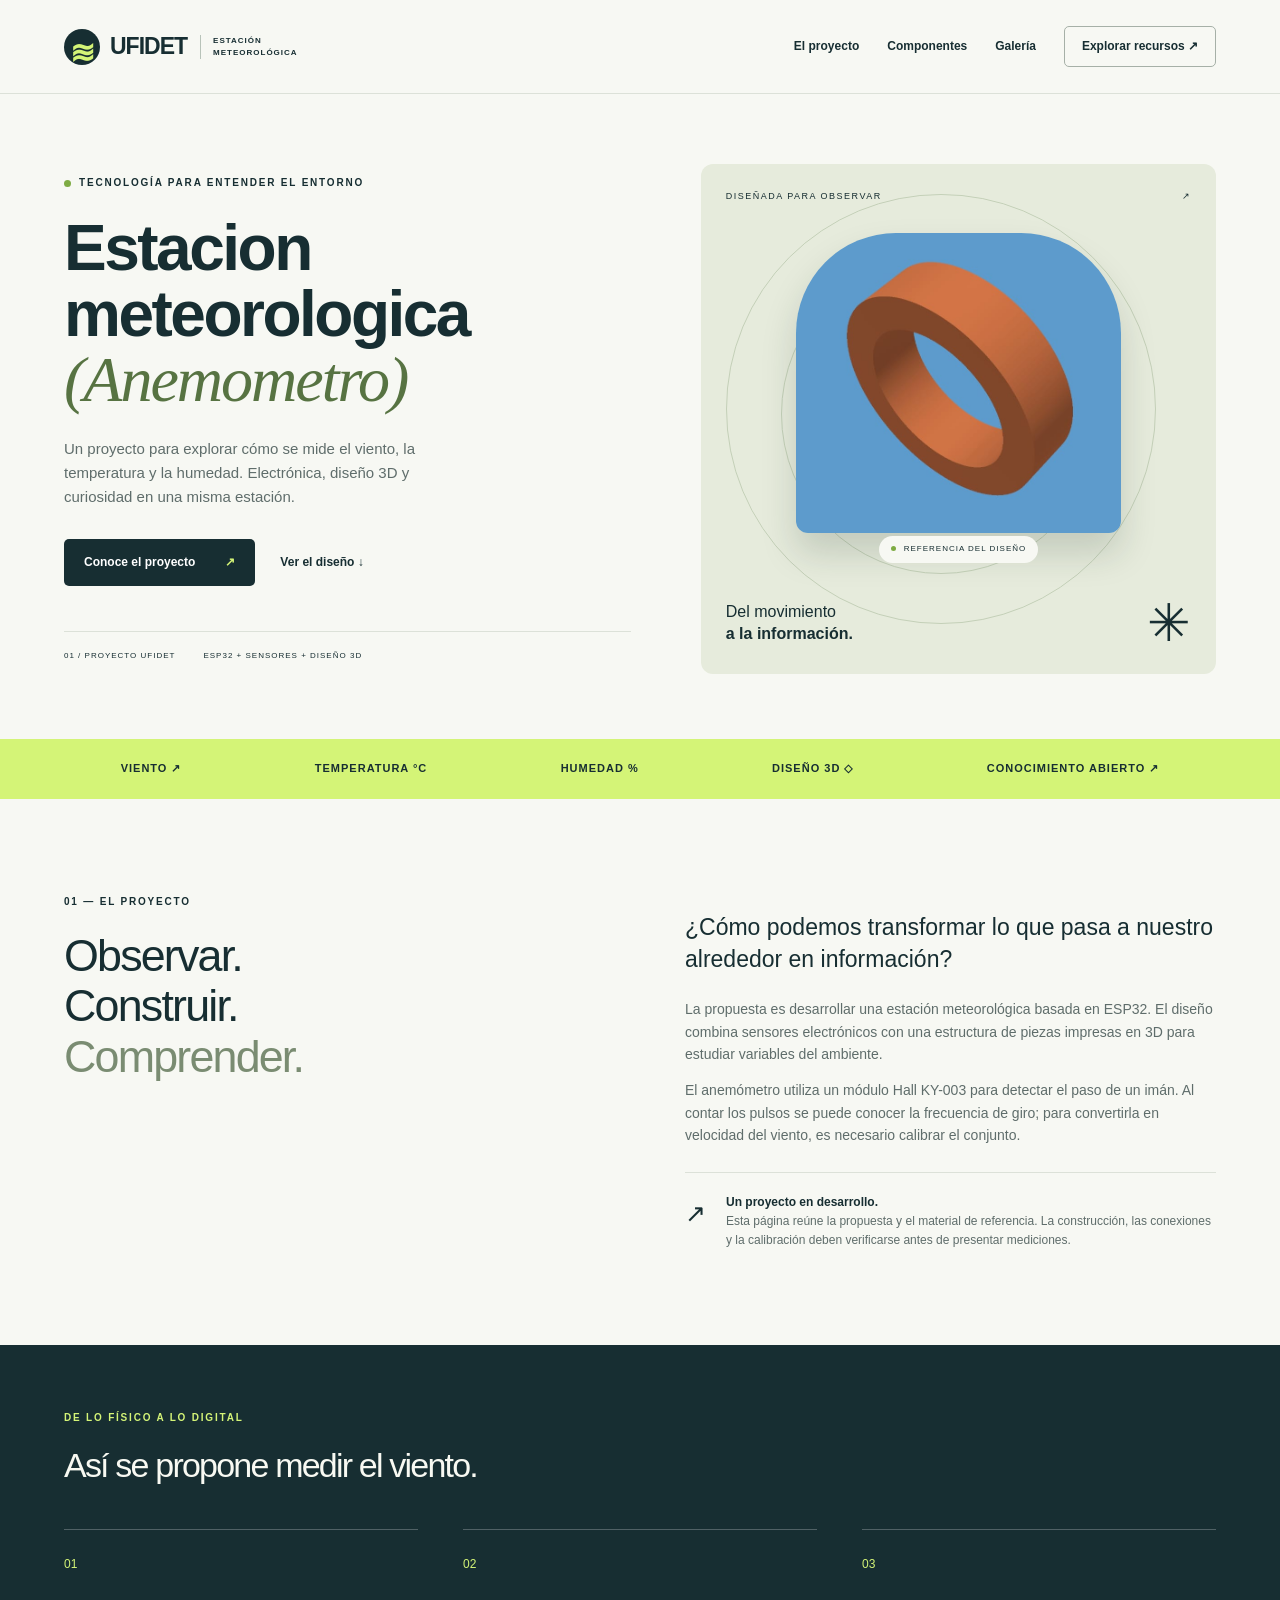
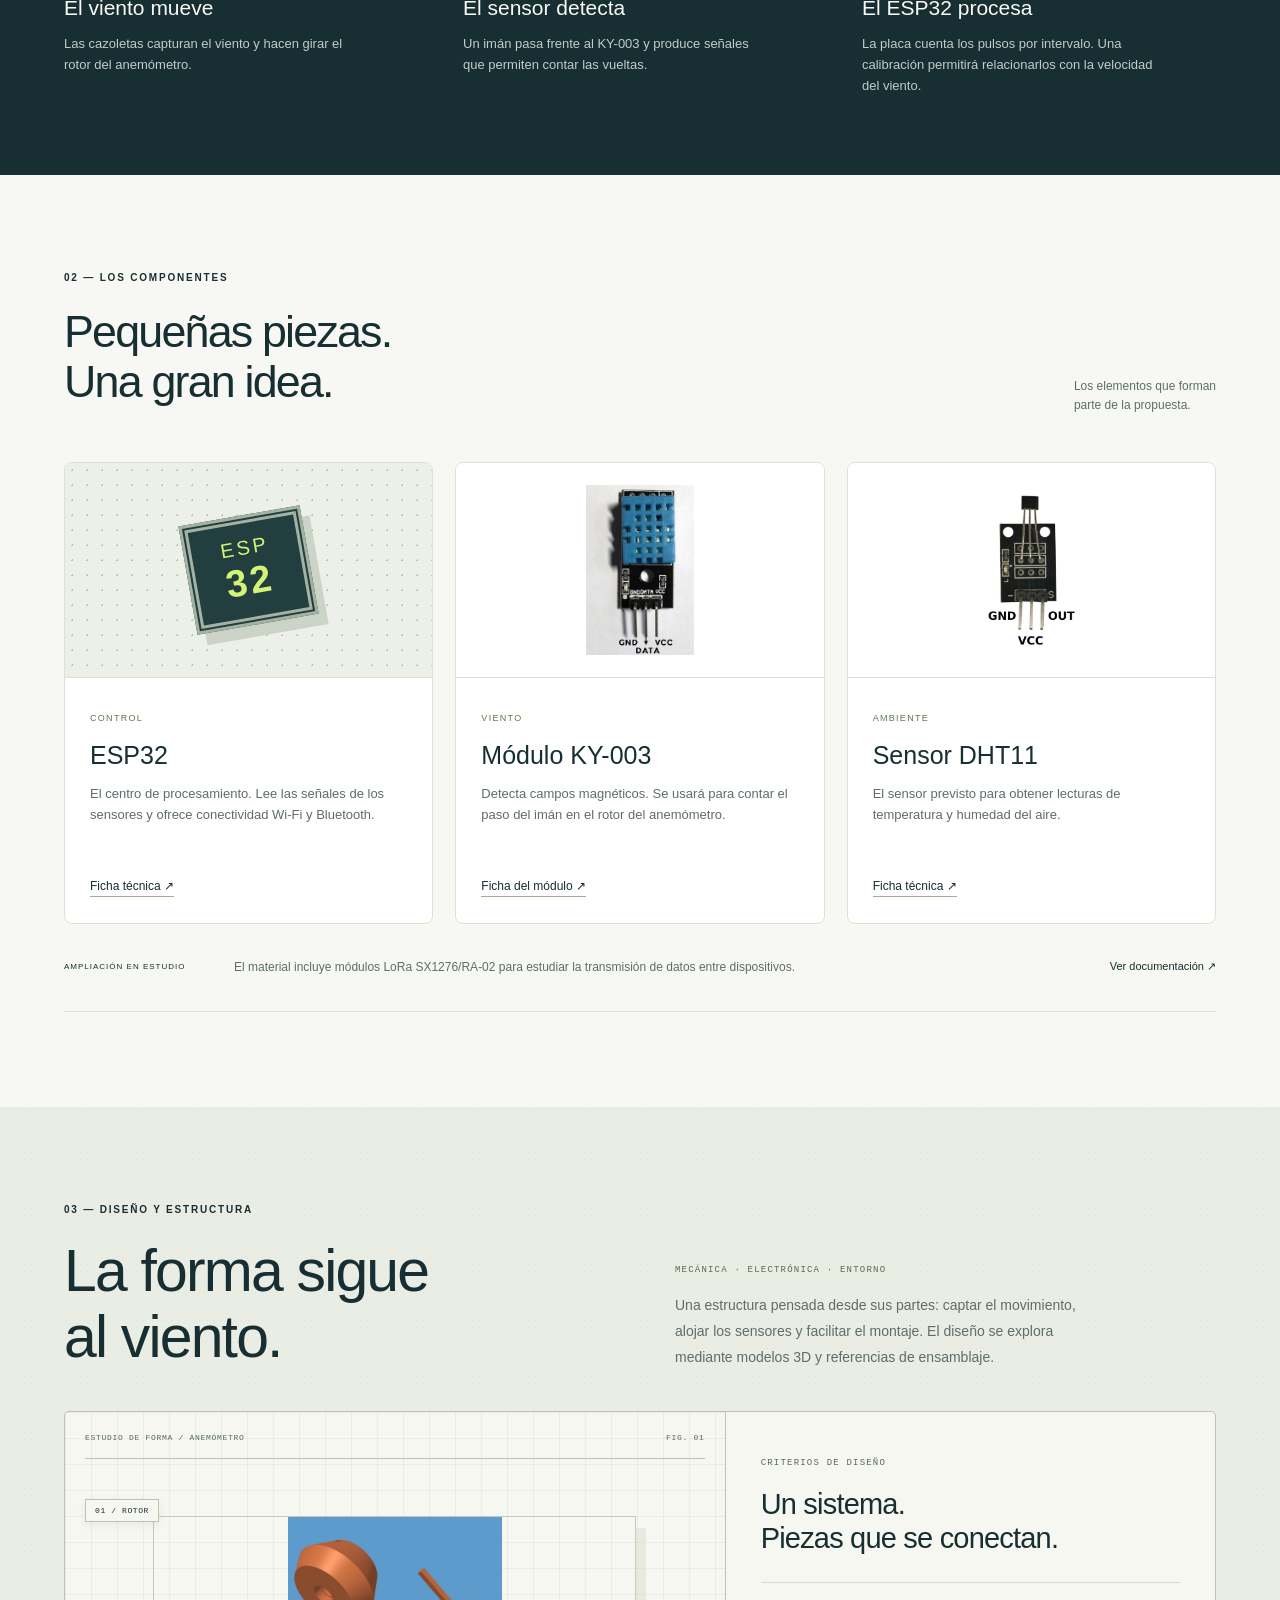
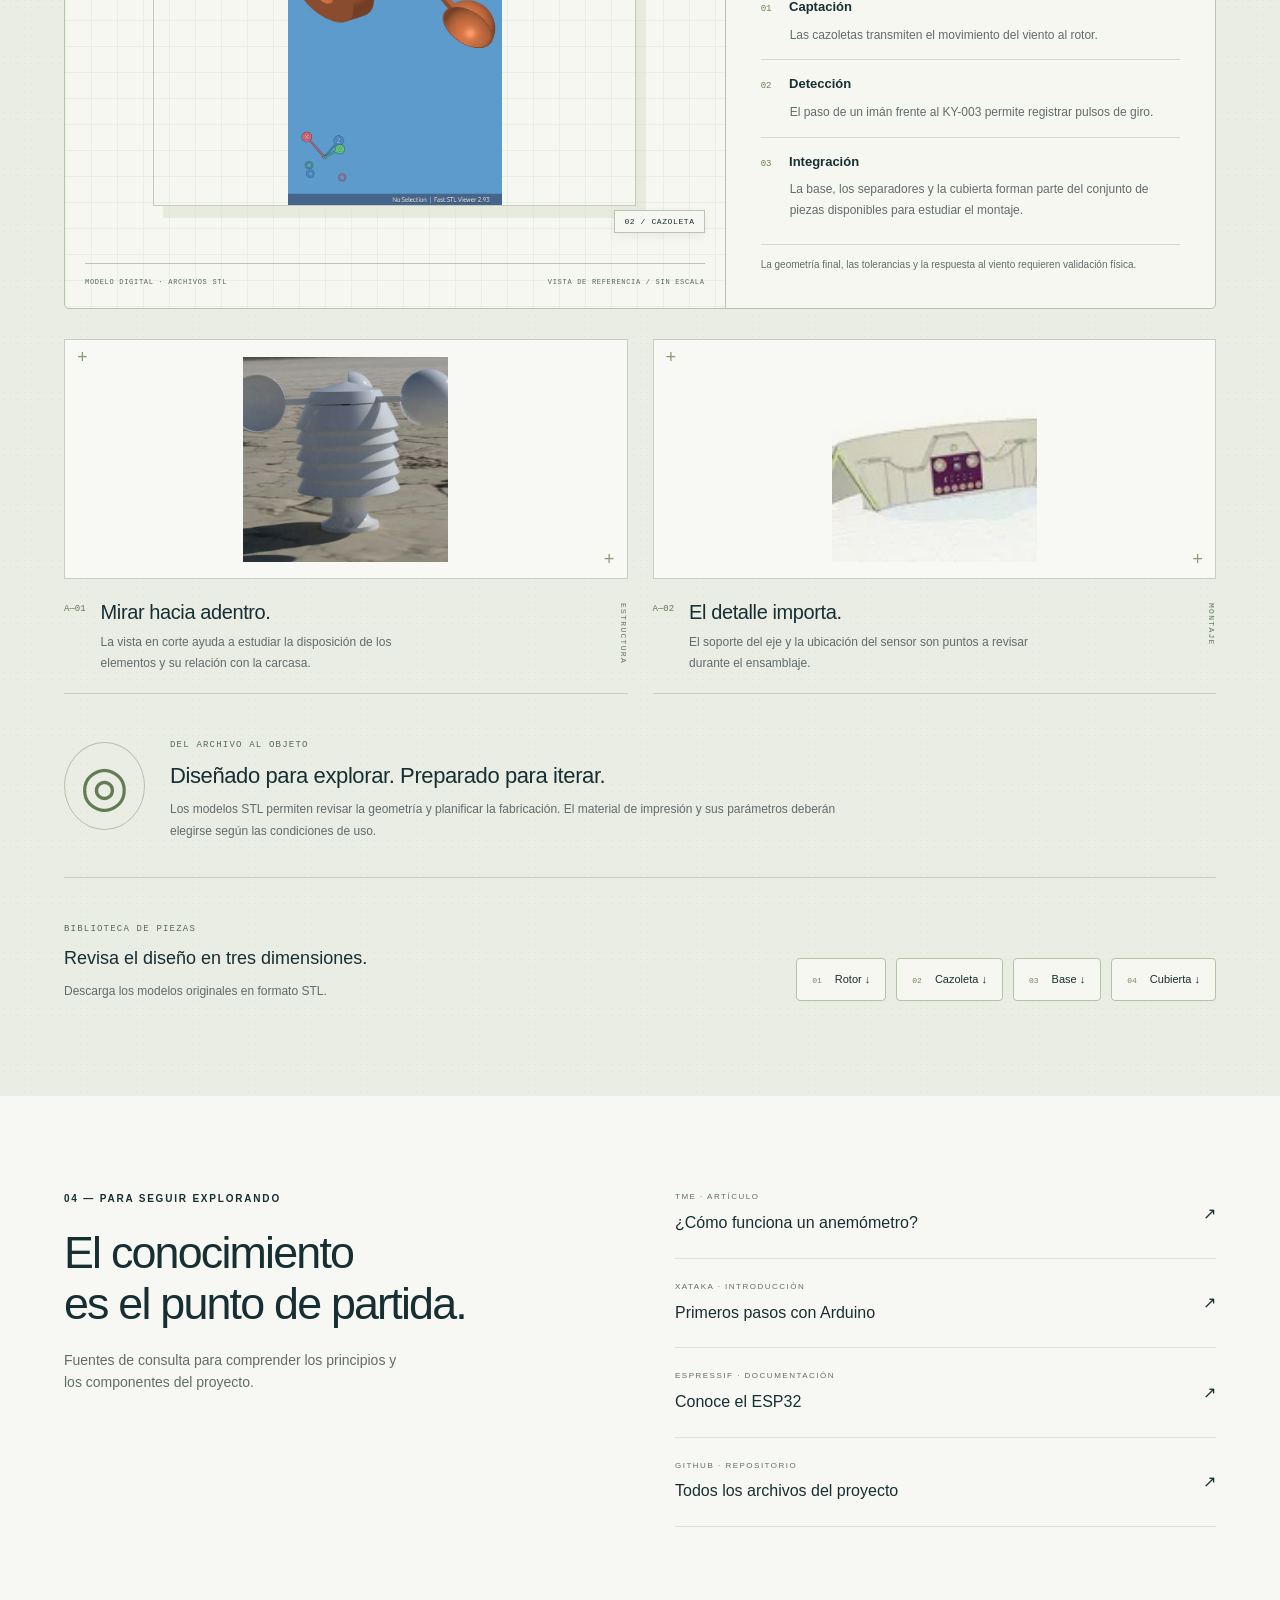
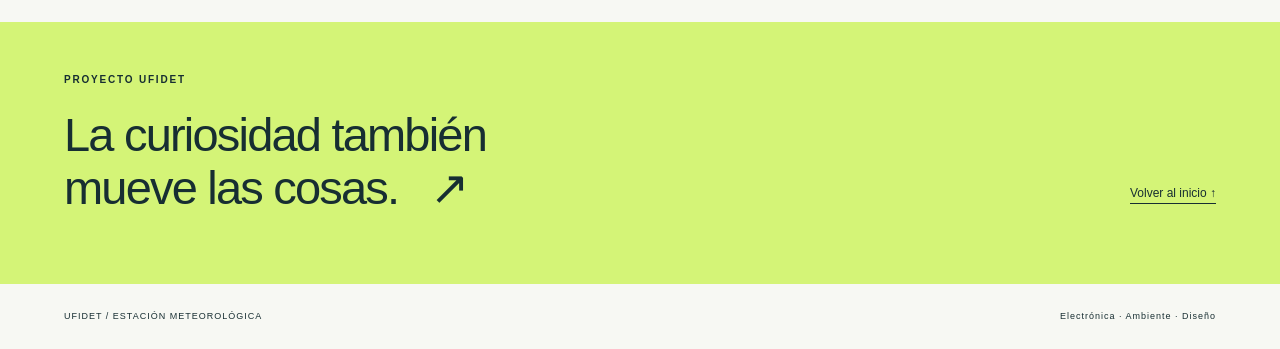
==== index.html @ 5c2fdc82 "Crear página de presentación de la estación meteorológica" ====
<!doctype html>
<html lang="es">
<head><meta charset="utf-8"><meta name="viewport" content="width=device-width, initial-scale=1"><meta name="description" content="Proyecto UFIDET: diseño de una estación meteorológica con ESP32, sensor Hall KY-003 y piezas impresas en 3D."><title>Estacion meteorologica(Anemometro)</title><link rel="stylesheet" href="styles.css"></head>
<body>
<header><a class="brand" href="#inicio"><span class="brand-icon">≋</span> UFIDET<span class="brand-sub">ESTACIÓN METEOROLÓGICA</span></a><nav aria-label="Navegación principal"><a href="#proyecto">El proyecto</a><a href="#componentes">Componentes</a><a href="#galeria">Galería</a><a class="nav-button" href="#recursos">Explorar recursos ↗</a></nav></header>
<main>
<section class="hero wrap" id="inicio"><div class="hero-copy"><div class="eyebrow"><span class="dot"></span> TECNOLOGÍA PARA ENTENDER EL ENTORNO</div><h1 class="project-title">Estacion<br>meteorologica<br><em>(Anemometro)</em></h1><p>Un proyecto para explorar cómo se mide el viento, la temperatura y la humedad. Electrónica, diseño 3D y curiosidad en una misma estación.</p><div class="actions"><a class="button" href="#proyecto">Conoce el proyecto <span>↗</span></a><a class="text-link" href="#galeria">Ver el diseño ↓</a></div><div class="hero-meta"><span>01 / PROYECTO UFIDET</span><span>ESP32 + SENSORES + DISEÑO 3D</span></div></div><div class="hero-art"><div class="art-top"><span>DISEÑADA PARA OBSERVAR</span><span>↗</span></div><div class="orbit orbit-one"></div><div class="orbit orbit-two"></div><img src="WhatsApp%20Image%202026-10-26%20at%2020.37.02.jpeg" alt="Imagen de referencia de una estación con anemómetro de cazoletas y carcasa protectora"><div class="image-label"><span class="dot"></span> REFERENCIA DEL DISEÑO</div><div class="art-bottom"><span>Del movimiento<br><strong>a la información.</strong></span><span class="asterisk">✳</span></div></div></section>
<div class="ticker"><span>VIENTO ↗</span><span>TEMPERATURA °C</span><span>HUMEDAD %</span><span>DISEÑO 3D ◇</span><span>CONOCIMIENTO ABIERTO ↗</span></div>
<section class="wrap section intro" id="proyecto"><div><div class="eyebrow">01 — EL PROYECTO</div><h2>Observar.<br>Construir.<br><span>Comprender.</span></h2></div><div class="intro-text"><p class="lead">¿Cómo podemos transformar lo que pasa a nuestro alrededor en información?</p><p>La propuesta es desarrollar una estación meteorológica basada en ESP32. El diseño combina sensores electrónicos con una estructura de piezas impresas en 3D para estudiar variables del ambiente.</p><p>El anemómetro utiliza un módulo Hall KY-003 para detectar el paso de un imán. Al contar los pulsos se puede conocer la frecuencia de giro; para convertirla en velocidad del viento, es necesario calibrar el conjunto.</p><div class="note"><span>↗</span><p><strong>Un proyecto en desarrollo.</strong><br>Esta página reúne la propuesta y el material de referencia. La construcción, las conexiones y la calibración deben verificarse antes de presentar mediciones.</p></div></div></section>
<section class="process"><div class="wrap"><div class="eyebrow">DE LO FÍSICO A LO DIGITAL</div><h2>Así se propone medir el viento.</h2><div class="steps"><article><span>01</span><h3>El viento mueve</h3><p>Las cazoletas capturan el viento y hacen girar el rotor del anemómetro.</p></article><article><span>02</span><h3>El sensor detecta</h3><p>Un imán pasa frente al KY-003 y produce señales que permiten contar las vueltas.</p></article><article><span>03</span><h3>El ESP32 procesa</h3><p>La placa cuenta los pulsos por intervalo. Una calibración permitirá relacionarlos con la velocidad del viento.</p></article></div></div></section>
<section class="wrap section" id="componentes"><div class="section-heading"><div><div class="eyebrow">02 — LOS COMPONENTES</div><h2>Pequeñas piezas.<br>Una gran idea.</h2></div><p>Los elementos que forman<br>parte de la propuesta.</p></div><div class="cards"><article class="card"><div class="component-visual circuit" aria-hidden="true"><div class="chip">ESP<br><b>32</b></div></div><div class="card-body"><span class="tag">CONTROL</span><h3>ESP32</h3><p>El centro de procesamiento. Lee las señales de los sensores y ofrece conectividad Wi-Fi y Bluetooth.</p><a href="esp32_datasheet_en.pdf">Ficha técnica ↗</a></div></article><article class="card"><div class="component-visual"><img loading="lazy" src="WhatsApp%20Image%202026-10-26%20at%2020.07.47.jpeg" alt="Módulo Hall KY-003 con tres pines"></div><div class="card-body"><span class="tag">VIENTO</span><h3>Módulo KY-003</h3><p>Detecta campos magnéticos. Se usará para contar el paso del imán en el rotor del anemómetro.</p><a href="KY-003.PDF">Ficha del módulo ↗</a></div></article><article class="card"><div class="component-visual"><img loading="lazy" src="WhatsApp%20Image%202026-10-26%20at%2020.07.46.jpeg" alt="Sensor azul DHT11 en módulo"></div><div class="card-body"><span class="tag">AMBIENTE</span><h3>Sensor DHT11</h3><p>El sensor previsto para obtener lecturas de temperatura y humedad del aire.</p><a href="DHT11.PDF">Ficha técnica ↗</a></div></article></div><div class="lora-note"><span>AMPLIACIÓN EN ESTUDIO</span><p>El material incluye módulos LoRa SX1276/RA-02 para estudiar la transmisión de datos entre dispositivos.</p><a href="004-7Semi-LoRa-ra-02_261023_133135.pdf">Ver documentación ↗</a></div></section>
<section class="gallery-section" id="galeria"><div class="wrap section">
<div class="design-header"><div><div class="eyebrow">03 — DISEÑO Y ESTRUCTURA</div><h2>La forma sigue<br>al viento.</h2></div><div class="design-intro"><span class="design-kicker">MECÁNICA · ELECTRÓNICA · ENTORNO</span><p>Una estructura pensada desde sus partes: captar el movimiento, alojar los sensores y facilitar el montaje. El diseño se explora mediante modelos 3D y referencias de ensamblaje.</p></div></div>
<div class="design-board"><div class="drawing"><div class="drawing-bar"><span>ESTUDIO DE FORMA / ANEMÓMETRO</span><span>FIG. 01</span></div><img loading="lazy" src="07f2b24e-f745-4b1c-807d-973191fb5b33.jpg" alt="Modelo tridimensional del rotor y una cazoleta, presentados como estudio de las piezas del anemómetro"><span class="drawing-label label-top">01 / ROTOR</span><span class="drawing-label label-bottom">02 / CAZOLETA</span><div class="drawing-footer"><span>MODELO DIGITAL · ARCHIVOS STL</span><span>VISTA DE REFERENCIA / SIN ESCALA</span></div></div><div class="design-spec"><span class="design-kicker">CRITERIOS DE DISEÑO</span><h3>Un sistema.<br>Piezas que se conectan.</h3><dl><div><dt><span>01</span> Captación</dt><dd>Las cazoletas transmiten el movimiento del viento al rotor.</dd></div><div><dt><span>02</span> Detección</dt><dd>El paso de un imán frente al KY-003 permite registrar pulsos de giro.</dd></div><div><dt><span>03</span> Integración</dt><dd>La base, los separadores y la cubierta forman parte del conjunto de piezas disponibles para estudiar el montaje.</dd></div></dl><p class="spec-note">La geometría final, las tolerancias y la respuesta al viento requieren validación física.</p></div></div>
<div class="detail-grid"><figure><div class="detail-image"><img loading="lazy" src="WhatsApp%20Image%202026-10-26%20at%2020.29.18.jpeg" alt="Ilustración de referencia en corte de la estructura de la estación"></div><figcaption><span class="detail-number">A—01</span><div><h3>Mirar hacia adentro.</h3><p>La vista en corte ayuda a estudiar la disposición de los elementos y su relación con la carcasa.</p></div><span class="detail-type">ESTRUCTURA</span></figcaption></figure><figure><div class="detail-image"><img loading="lazy" src="WhatsApp%20Image%202026-10-26%20at%2020.29.18%20%286%29.jpeg" alt="Imagen de referencia de un soporte con rodamiento y sensor"></div><figcaption><span class="detail-number">A—02</span><div><h3>El detalle importa.</h3><p>El soporte del eje y la ubicación del sensor son puntos a revisar durante el ensamblaje.</p></div><span class="detail-type">MONTAJE</span></figcaption></figure></div>
<div class="material-strip"><span class="material-symbol" aria-hidden="true">◎</span><div><span class="design-kicker">DEL ARCHIVO AL OBJETO</span><h3>Diseñado para explorar. Preparado para iterar.</h3><p>Los modelos STL permiten revisar la geometría y planificar la fabricación. El material de impresión y sus parámetros deberán elegirse según las condiciones de uso.</p></div></div>
<div class="downloads technical-downloads"><div><span class="design-kicker">BIBLIOTECA DE PIEZAS</span><h3>Revisa el diseño en tres dimensiones.</h3><p>Descarga los modelos originales en formato STL.</p></div><div><a href="Rotor.stl" download><span>01</span> Rotor ↓</a><a href="cup.stl" download><span>02</span> Cazoleta ↓</a><a href="bottom_stand.stl" download><span>03</span> Base ↓</a><a href="screen_top.stl" download><span>04</span> Cubierta ↓</a></div></div>
</div></section>
<section class="wrap section resources" id="recursos"><div><div class="eyebrow">04 — PARA SEGUIR EXPLORANDO</div><h2>El conocimiento<br>es el punto de partida.</h2><p>Fuentes de consulta para comprender los principios y los componentes del proyecto.</p></div><div class="resource-list"><a href="https://www.tme.eu/es/news/library-articles/page/58866/anemometros-que-son-para-que-sirven-y-como-estan-construidos/"><span><small>TME · ARTÍCULO</small>¿Cómo funciona un anemómetro?</span><span>↗</span></a><a href="https://www.xataka.com/basics/que-arduino-como-funciona-que-puedes-hacer-uno"><span><small>XATAKA · INTRODUCCIÓN</small>Primeros pasos con Arduino</span><span>↗</span></a><a href="https://documentation.espressif.com/esp32_datasheet_en.pdf"><span><small>ESPRESSIF · DOCUMENTACIÓN</small>Conoce el ESP32</span><span>↗</span></a><a href="https://github.com/ProyectoUfidet/Estaci-n-Metereologica-"><span><small>GITHUB · REPOSITORIO</small>Todos los archivos del proyecto</span><span>↗</span></a></div></section>
<section class="closing"><div class="wrap"><span class="eyebrow">PROYECTO UFIDET</span><h2>La curiosidad también<br>mueve las cosas. <span>↗</span></h2><a href="#inicio">Volver al inicio ↑</a></div></section>
</main><footer class="wrap"><span>UFIDET / ESTACIÓN METEOROLÓGICA</span><span>Electrónica · Ambiente · Diseño</span></footer>
</body></html>
---- styles.css ----
:root{--ink:#172e32;--muted:#5f6d6b;--paper:#f7f8f3;--lime:#d4f477;--line:#dce1d8}*{box-sizing:border-box}html{scroll-behavior:smooth;scroll-padding-top:30px}body{margin:0;background:var(--paper);color:var(--ink);font-family:Arial,Helvetica,sans-serif;line-height:1.6}a{color:inherit;text-decoration:none}a:focus-visible{outline:3px solid #659121;outline-offset:5px}header{max-width:1360px;margin:auto;padding:26px 5%;display:flex;justify-content:space-between;align-items:center;border-bottom:1px solid var(--line);gap:25px}.brand{font-size:23px;font-weight:800;display:flex;align-items:center;gap:10px;letter-spacing:-1px}.brand-icon{background:var(--ink);color:var(--lime);width:36px;height:36px;display:grid;place-items:center;font-size:30px;border-radius:50%}.brand-sub{font-size:8px;letter-spacing:1px;max-width:95px;line-height:1.5;border-left:1px solid #b8c3b9;padding-left:12px;margin-left:3px}nav{display:flex;align-items:center;gap:28px;font-size:12px;font-weight:600}.nav-button{border:1px solid #a6b0a7;border-radius:5px;padding:10px 17px}.wrap{max-width:1200px;margin:auto;width:90%}.hero{display:grid;grid-template-columns:1.1fr 1fr;gap:70px;padding-top:70px;padding-bottom:65px;align-items:center}.eyebrow{font-size:10px;letter-spacing:1.8px;font-weight:700;display:flex;align-items:center;gap:8px}.dot{display:inline-block;width:7px;height:7px;border-radius:50%;background:#7eab43}h1{font-size:clamp(58px,6.6vw,92px);line-height:1.02;letter-spacing:-5px;margin:25px 0}h1 em{font-family:Georgia,serif;font-weight:400;color:#577342;letter-spacing:-4px}p{color:var(--muted);font-size:14px}.hero-copy>p{max-width:395px;font-size:15px}.actions{display:flex;align-items:center;gap:25px;margin:30px 0 45px}.button{background:var(--ink);color:white;border-radius:5px;padding:14px 20px;font-size:12px;font-weight:600;display:flex;gap:30px}.button span{color:var(--lime)}.text-link{font-size:12px;font-weight:600}.hero-meta{display:flex;gap:28px;font-size:8px;letter-spacing:1px;border-top:1px solid var(--line);padding-top:18px}.hero-art{background:#e6ebdc;border-radius:12px;position:relative;overflow:hidden;min-height:510px;display:flex;flex-direction:column;justify-content:space-between;padding:25px}.art-top{display:flex;justify-content:space-between;font-size:9px;letter-spacing:1.5px;z-index:1}.hero-art>img{width:70%;height:300px;object-fit:cover;align-self:center;border-radius:100px 100px 12px 12px;position:relative;box-shadow:0 20px 35px #1a30222b;margin-top:15px}.orbit{position:absolute;width:430px;height:430px;border:1px solid #c4d0b8;border-radius:50%;top:30px;left:25px}.orbit-two{width:320px;height:320px;top:90px;left:80px}.image-label{font-size:8px;letter-spacing:1px;align-self:center;background:var(--paper);padding:7px 12px;border-radius:30px;z-index:1;margin-top:-10px}.image-label .dot{width:5px;height:5px;margin-right:5px}.art-bottom{display:flex;align-items:center;justify-content:space-between;font-size:16px;line-height:1.4;margin-top:20px;z-index:1}.asterisk{font-size:52px;font-weight:400;line-height:1}.ticker{display:flex;justify-content:space-around;gap:20px;padding:21px 5%;background:var(--lime);font-size:11px;font-weight:700;letter-spacing:1px}.section{padding-top:95px;padding-bottom:95px}h2{font-size:clamp(32px,3.5vw,47px);line-height:1.13;letter-spacing:-1.8px;font-weight:500;margin:20px 0}h2 span{color:#7a8c72}.intro{display:grid;grid-template-columns:1fr 1fr;gap:90px}.intro-text{padding-top:17px}.intro .lead{font-size:23px;line-height:1.4;color:var(--ink);margin-top:0}.note{border-top:1px solid var(--line);padding-top:20px;display:flex;gap:20px;margin-top:25px}.note>span{font-size:25px}.note p{font-size:12px;margin:0}.note strong{color:var(--ink)}.process{background:var(--ink);color:#f8f9f2;padding:65px 0}.process .eyebrow{color:var(--lime)}.process h2{font-size:34px}.steps{display:grid;grid-template-columns:repeat(3,1fr);gap:45px;margin-top:45px}.steps article{border-top:1px solid #506165;padding-top:20px}.steps article>span{color:var(--lime);font-size:12px}h3{font-size:21px;line-height:1.3;font-weight:500;margin:18px 0 10px}.steps p{color:#c1cdca;font-size:13px;max-width:295px}.section-heading{display:flex;justify-content:space-between;align-items:end;margin-bottom:35px;gap:25px}.section-heading p{font-size:12px}.cards{display:grid;grid-template-columns:repeat(3,1fr);gap:22px}.card{border:1px solid var(--line);border-radius:8px;overflow:hidden;background:#fff}.component-visual{height:215px;background:#fff;display:grid;place-items:center;border-bottom:1px solid var(--line)}.component-visual img{width:80%;height:170px;object-fit:contain;mix-blend-mode:multiply}.card-body{padding:25px}.tag{font-size:9px;letter-spacing:1.3px;color:#60784b}.card h3{margin-top:10px;font-size:25px}.card p{font-size:13px;min-height:65px}.card a{font-size:12px;display:inline-block;margin-top:15px;border-bottom:1px solid #a0ae94}.circuit{background:radial-gradient(#b7c3b7 1px,transparent 1px) 0 0/15px 15px #ecf0e9}.chip{background:#223e3e;color:#d4f477;border:8px double #a4b2a3;padding:12px 29px;line-height:1.2;letter-spacing:3px;font-size:20px;transform:rotate(-10deg);box-shadow:8px 12px 0 #ccd4c7}.chip b{font-size:38px}.lora-note{display:flex;align-items:center;gap:30px;border-bottom:1px solid var(--line);padding:22px 0}.lora-note>span{font-size:8px;letter-spacing:1px;min-width:140px}.lora-note p{font-size:12px;flex:1}.lora-note a{font-size:11px;white-space:nowrap}.gallery-section{background:#e9ede4}.gallery{display:grid;grid-template-columns:1.25fr 1fr;gap:22px}.gallery figure{margin:0;background:#fff;display:flex;flex-direction:column;border-radius:6px;overflow:hidden}.gallery-main{grid-row:span 2}.gallery img{width:100%;height:180px;object-fit:contain;padding:15px;background:#fff}.gallery-main img{height:100%;min-height:360px;object-fit:cover;padding:0}.gallery figcaption{padding:14px 18px;font-size:11px;border-top:1px solid var(--line);margin-top:auto}.gallery figcaption span{color:#7c8d73;margin-right:17px;font-size:10px}.downloads{display:flex;align-items:center;justify-content:space-between;padding-top:30px;gap:20px}.downloads h3{font-size:19px;margin:0}.downloads p{font-size:12px;margin-bottom:0}.downloads>div:last-child{display:flex;gap:10px;flex-wrap:wrap}.downloads a{border:1px solid #b1bdab;border-radius:4px;padding:9px 14px;font-size:11px}.resources{display:grid;grid-template-columns:1fr 1fr;gap:70px}.resources>div>p{max-width:350px}.resource-list a{padding:22px 0;display:flex;align-items:center;justify-content:space-between;border-bottom:1px solid var(--line);gap:25px;font-size:16px}.resource-list a:first-child{padding-top:0}.resource-list small{display:block;font-size:8px;letter-spacing:1.5px;color:var(--muted);margin-bottom:6px}.closing{background:var(--lime);padding:50px 0}.closing .wrap{position:relative}.closing h2{font-size:47px}.closing h2 span{color:var(--ink);margin-left:20px}.closing a{font-size:12px;position:absolute;right:0;bottom:10px;border-bottom:1px solid var(--ink)}footer{display:flex;justify-content:space-between;padding:25px 0;font-size:9px;letter-spacing:1px}a:hover{filter:brightness(.82)}@media(max-width:850px){nav{gap:15px}nav .nav-button{display:none}.hero{gap:25px}.hero-art{min-height:460px;padding:18px}.hero-art>img{width:90%;height:270px}.hero-meta{flex-direction:column;gap:6px}.intro{gap:35px}.cards{gap:12px}.card-body{padding:18px}.lora-note{flex-wrap:wrap;gap:10px}.resources{gap:35px}.ticker{flex-wrap:wrap}.closing h2{font-size:38px}}@media(max-width:600px){header{padding:18px 5%;flex-wrap:wrap;gap:18px}.brand-sub{max-width:none;font-size:7px}nav{width:100%;justify-content:space-between;font-size:11px}.hero{grid-template-columns:1fr;padding-top:35px;gap:30px;padding-bottom:35px}h1{font-size:66px;letter-spacing:-3px}h1 em{letter-spacing:-3px}.hero-copy>p{max-width:100%}.hero-art{min-height:430px}.hero-art>img{width:65%;height:260px}.orbit-one{left:0}.hero-meta{flex-direction:row;justify-content:space-between;font-size:7px}.actions{margin-bottom:25px}.ticker{font-size:9px;gap:14px}.section{padding-top:55px;padding-bottom:55px}.intro,.resources{grid-template-columns:1fr;gap:25px}.intro h2 br{display:none}.intro h2{max-width:300px}.steps,.cards{grid-template-columns:1fr;gap:25px}.steps{margin-top:25px}.steps p{max-width:none}.process{padding:45px 0}.section-heading{display:block}.section-heading p br{display:none}.component-visual{height:190px}.card p{min-height:0}.card-body{padding:25px}.gallery{grid-template-columns:1fr}.gallery-main{grid-row:auto}.gallery-main img{height:300px;min-height:0;object-fit:contain}.gallery img{height:240px}.downloads{align-items:start;flex-direction:column}.lora-note>span{width:100%}.resources h2 br{display:none}.closing h2{font-size:34px}.closing a{position:static}.closing h2 span{margin-left:0}footer{gap:20px;font-size:8px}.eyebrow{font-size:8px;letter-spacing:1.3px}}@media(prefers-reduced-motion:reduce){html{scroll-behavior:auto}}

.project-title{font-size:clamp(40px,5vw,68px);letter-spacing:-2.5px}.project-title em{letter-spacing:-2px}@media(max-width:600px){.project-title{font-size:clamp(34px,9.5vw,56px);letter-spacing:-1.5px}.project-title em{letter-spacing:-1.5px}}
/* Diseño: lámina técnica, tonos minerales y detalles de montaje. */
.gallery-section{background:#e9ede4;background-image:radial-gradient(#73816b15 .7px,transparent .7px);background-size:7px 7px}.design-header{display:grid;grid-template-columns:1fr 1fr;gap:70px;align-items:end;margin-bottom:40px}.design-header h2{font-size:clamp(40px,4.6vw,62px);margin-bottom:0}.design-intro{max-width:410px}.design-kicker{font-family:ui-monospace,SFMono-Regular,Consolas,monospace;font-size:9px;letter-spacing:1.2px;color:#576b54}.design-intro p{margin-bottom:0;line-height:1.85}.design-board{display:grid;grid-template-columns:1.35fr 1fr;border:1px solid #b9c4b1;border-radius:5px;overflow:hidden;background:#f6f7f0}.drawing{position:relative;display:flex;flex-direction:column;justify-content:space-between;min-height:440px;background:linear-gradient(#a6b49824 1px,transparent 1px),linear-gradient(90deg,#a6b49824 1px,transparent 1px);background-size:26px 26px;padding:20px;border-right:1px solid #b9c4b1}.drawing-bar,.drawing-footer{display:flex;justify-content:space-between;gap:12px;font-family:ui-monospace,SFMono-Regular,Consolas,monospace;font-size:8px;letter-spacing:.7px;color:#576b54;z-index:1}.drawing-bar{padding-bottom:13px;border-bottom:1px solid #b9c4b1}.drawing img{width:78%;height:290px;object-fit:contain;align-self:center;margin:20px 0;border:1px solid #c3cbbd;box-shadow:10px 12px 0 #d4ddca75}.drawing-footer{padding-top:13px;border-top:1px solid #b9c4b1;font-size:7px}.drawing-label{position:absolute;font:8px ui-monospace,SFMono-Regular,Consolas,monospace;letter-spacing:.6px;background:#f6f7f0;padding:6px 9px;border:1px solid #b9c4b1;box-shadow:0 3px 8px #243e2310}.label-top{top:87px;left:20px}.label-bottom{bottom:75px;right:20px}.design-spec{padding:35px}.design-spec h3{font-size:29px;line-height:1.15;letter-spacing:-.8px;margin:16px 0 27px}.design-spec dl{margin:0}.design-spec dl>div{border-top:1px solid #d4ddcd;padding:14px 0}.design-spec dt{font-size:13px;font-weight:600}.design-spec dt span{font:9px ui-monospace,SFMono-Regular,Consolas,monospace;color:#698058;margin-right:14px}.design-spec dd{font-size:12px;line-height:1.7;color:var(--muted);margin:7px 0 0 29px}.spec-note{font-size:10px;line-height:1.6;padding:12px 0 0;border-top:1px solid #d4ddcd;margin-bottom:0}.detail-grid{display:grid;grid-template-columns:1fr 1fr;gap:25px;margin-top:30px}.detail-grid figure{margin:0}.detail-image{height:240px;background:#f8f9f4;border:1px solid #c6cfbf;display:grid;place-items:center;position:relative}.detail-image:before,.detail-image:after{content:'+';position:absolute;color:#899b7b;font:18px monospace;top:8px;left:12px}.detail-image:after{top:auto;left:auto;bottom:8px;right:12px}.detail-image img{width:80%;height:205px;object-fit:contain;mix-blend-mode:multiply}.detail-grid figcaption{display:flex;align-items:start;gap:15px;padding:20px 0;border-bottom:1px solid #c6cfbf}.detail-number{font:9px ui-monospace,SFMono-Regular,Consolas,monospace;color:#64785a;white-space:nowrap;padding-top:5px}.detail-grid h3{font-size:20px;margin:0 0 7px;letter-spacing:-.4px}.detail-grid p{font-size:12px;line-height:1.7;margin:0;max-width:340px}.detail-type{writing-mode:vertical-rl;font:8px ui-monospace,SFMono-Regular,Consolas,monospace;letter-spacing:1.3px;color:#64785a;margin-left:auto;padding-top:4px}.material-strip{display:flex;gap:25px;align-items:center;padding:35px 0;border-bottom:1px solid #c6cfbf}.material-symbol{font-size:56px;color:#647c54;line-height:1;padding:15px;border:1px solid #b5c2a9;border-radius:50%}.material-strip h3{margin:8px 0;font-size:22px;letter-spacing:-.4px}.material-strip p{font-size:12px;max-width:710px;margin:0;line-height:1.8}.technical-downloads{padding-top:35px;align-items:end}.technical-downloads h3{margin-top:8px;font-size:18px}.technical-downloads a{background:#f6f7f0;border-color:#b4c2a7;padding:12px 15px}.technical-downloads a span{font:8px monospace;color:#738664;margin-right:10px}.technical-downloads a:hover{background:#d4e3c0;filter:none}@media(max-width:850px){.design-header{gap:30px}.design-spec{padding:25px}.drawing img{width:90%}.technical-downloads{flex-direction:column;align-items:start}.detail-grid figcaption{gap:10px}.detail-type{display:none}}@media(max-width:600px){.design-header,.design-board,.detail-grid{grid-template-columns:1fr}.design-header{gap:20px;margin-bottom:28px}.design-header h2 br{display:none}.drawing{border-right:0;border-bottom:1px solid #b9c4b1;min-height:365px;padding:15px}.drawing img{height:235px;width:85%}.drawing-bar{font-size:7px}.drawing-footer{font-size:6px}.drawing-label{font-size:7px}.label-top{top:65px;left:10px}.label-bottom{bottom:60px;right:10px}.design-spec{padding:25px}.design-spec h3 br{display:none}.detail-grid{gap:25px}.detail-image{height:240px}.material-strip{align-items:start;gap:15px}.material-symbol{font-size:30px;padding:10px;margin-top:5px}.material-strip h3{font-size:20px}.technical-downloads>div:last-child{width:100%;display:grid;grid-template-columns:1fr 1fr}.technical-downloads a{padding:12px 10px}.detail-grid h3{font-size:21px}}
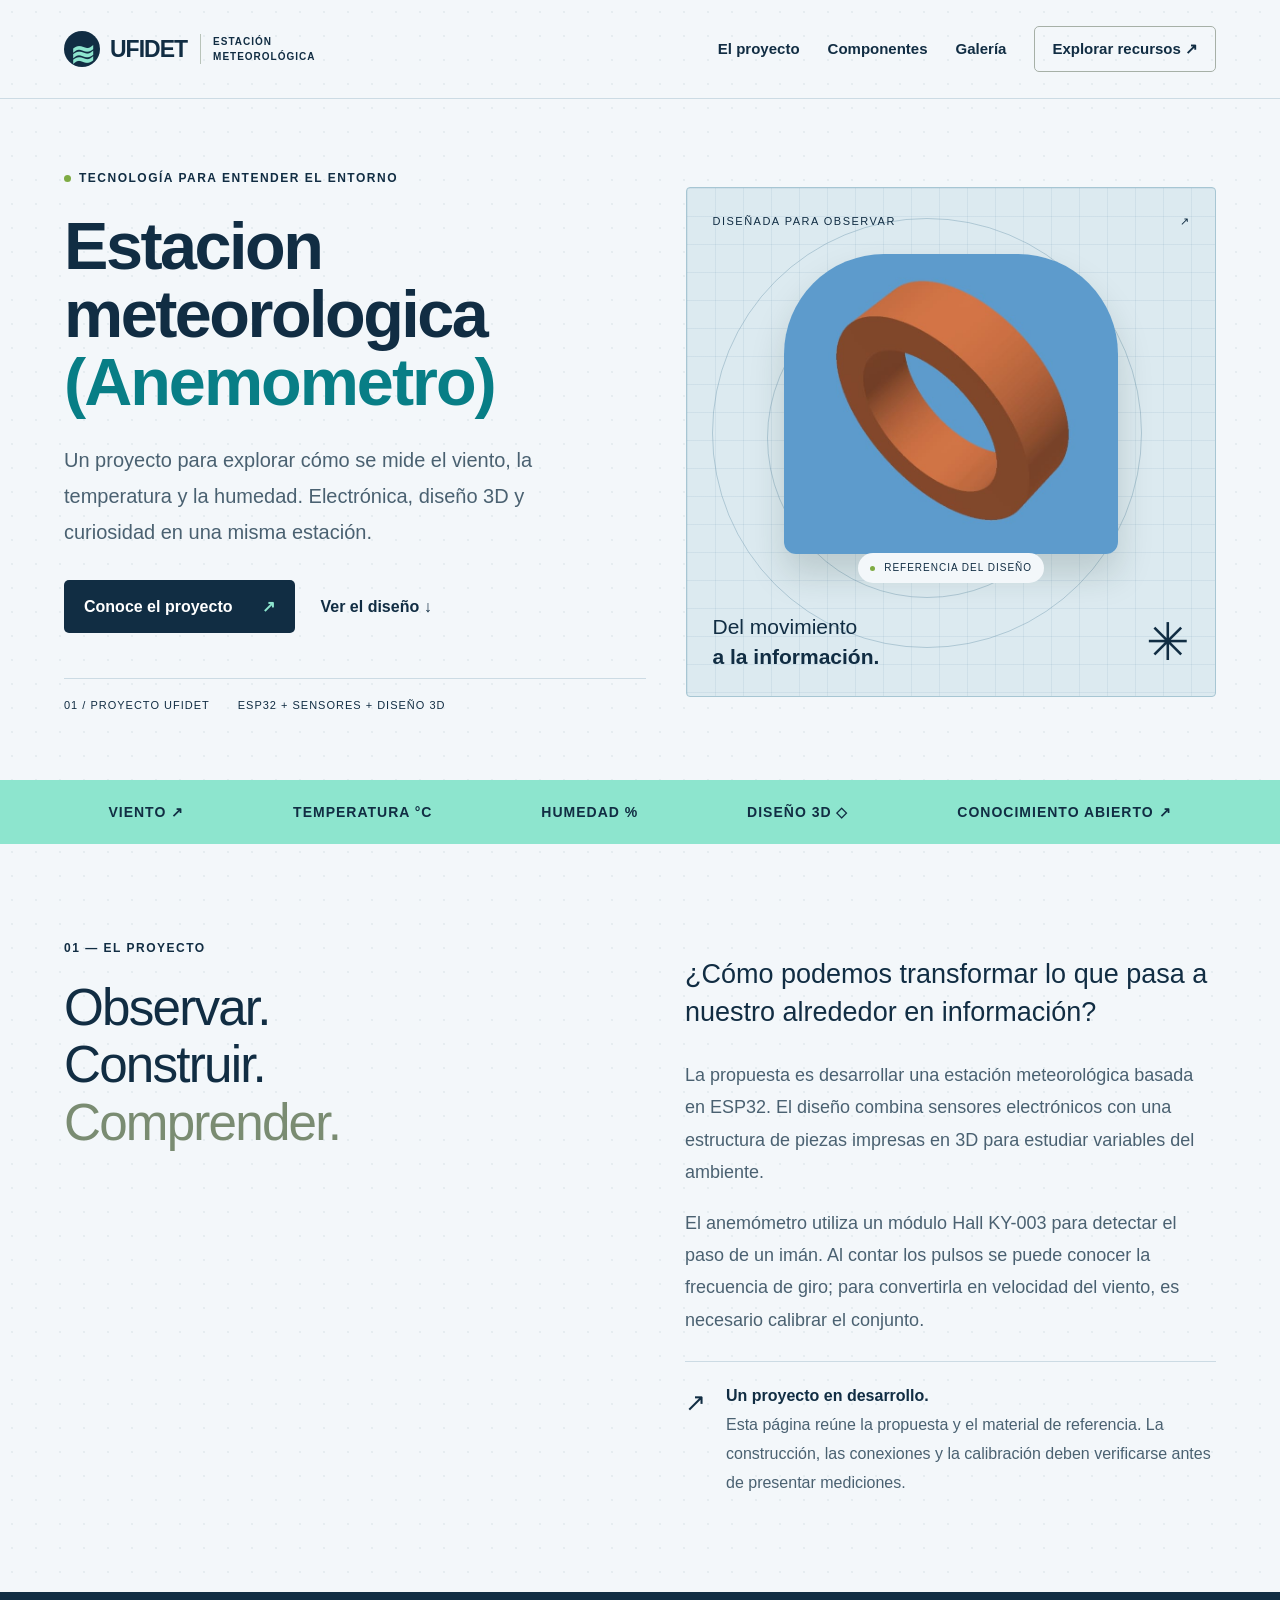
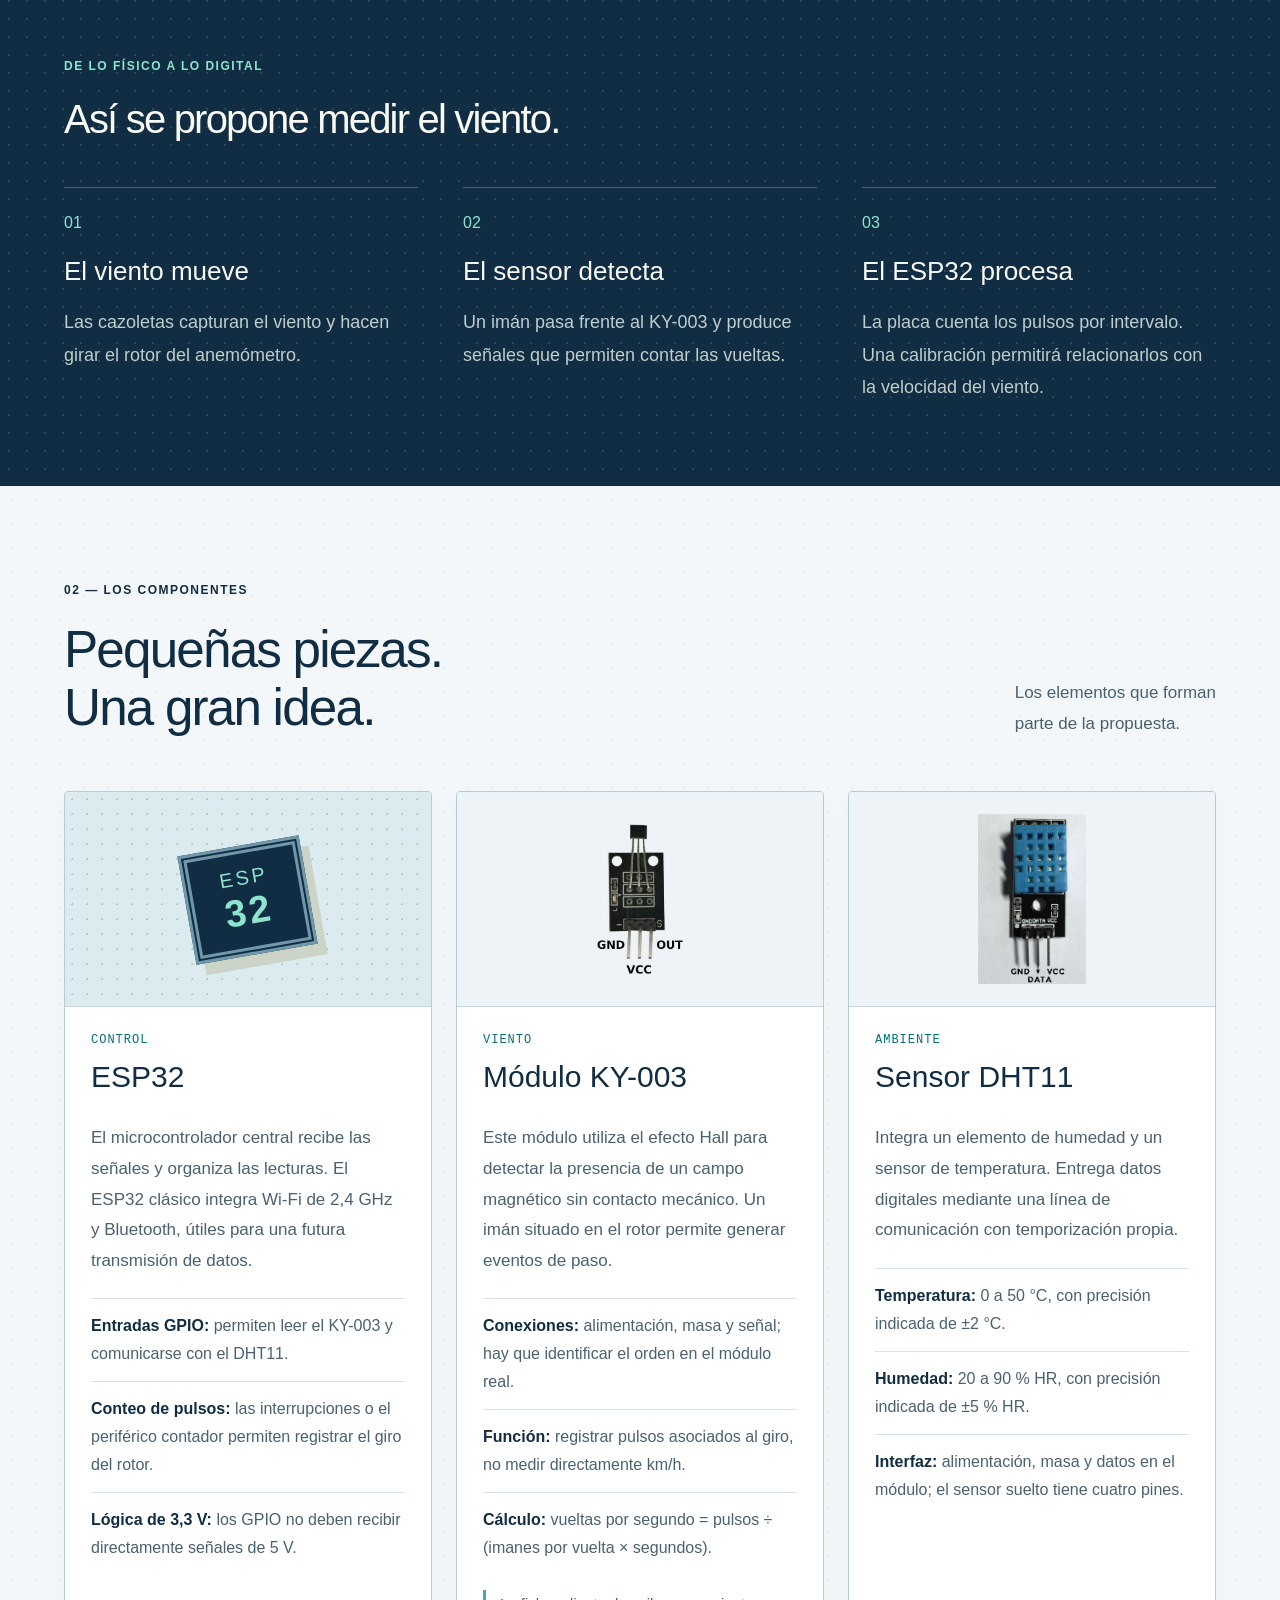
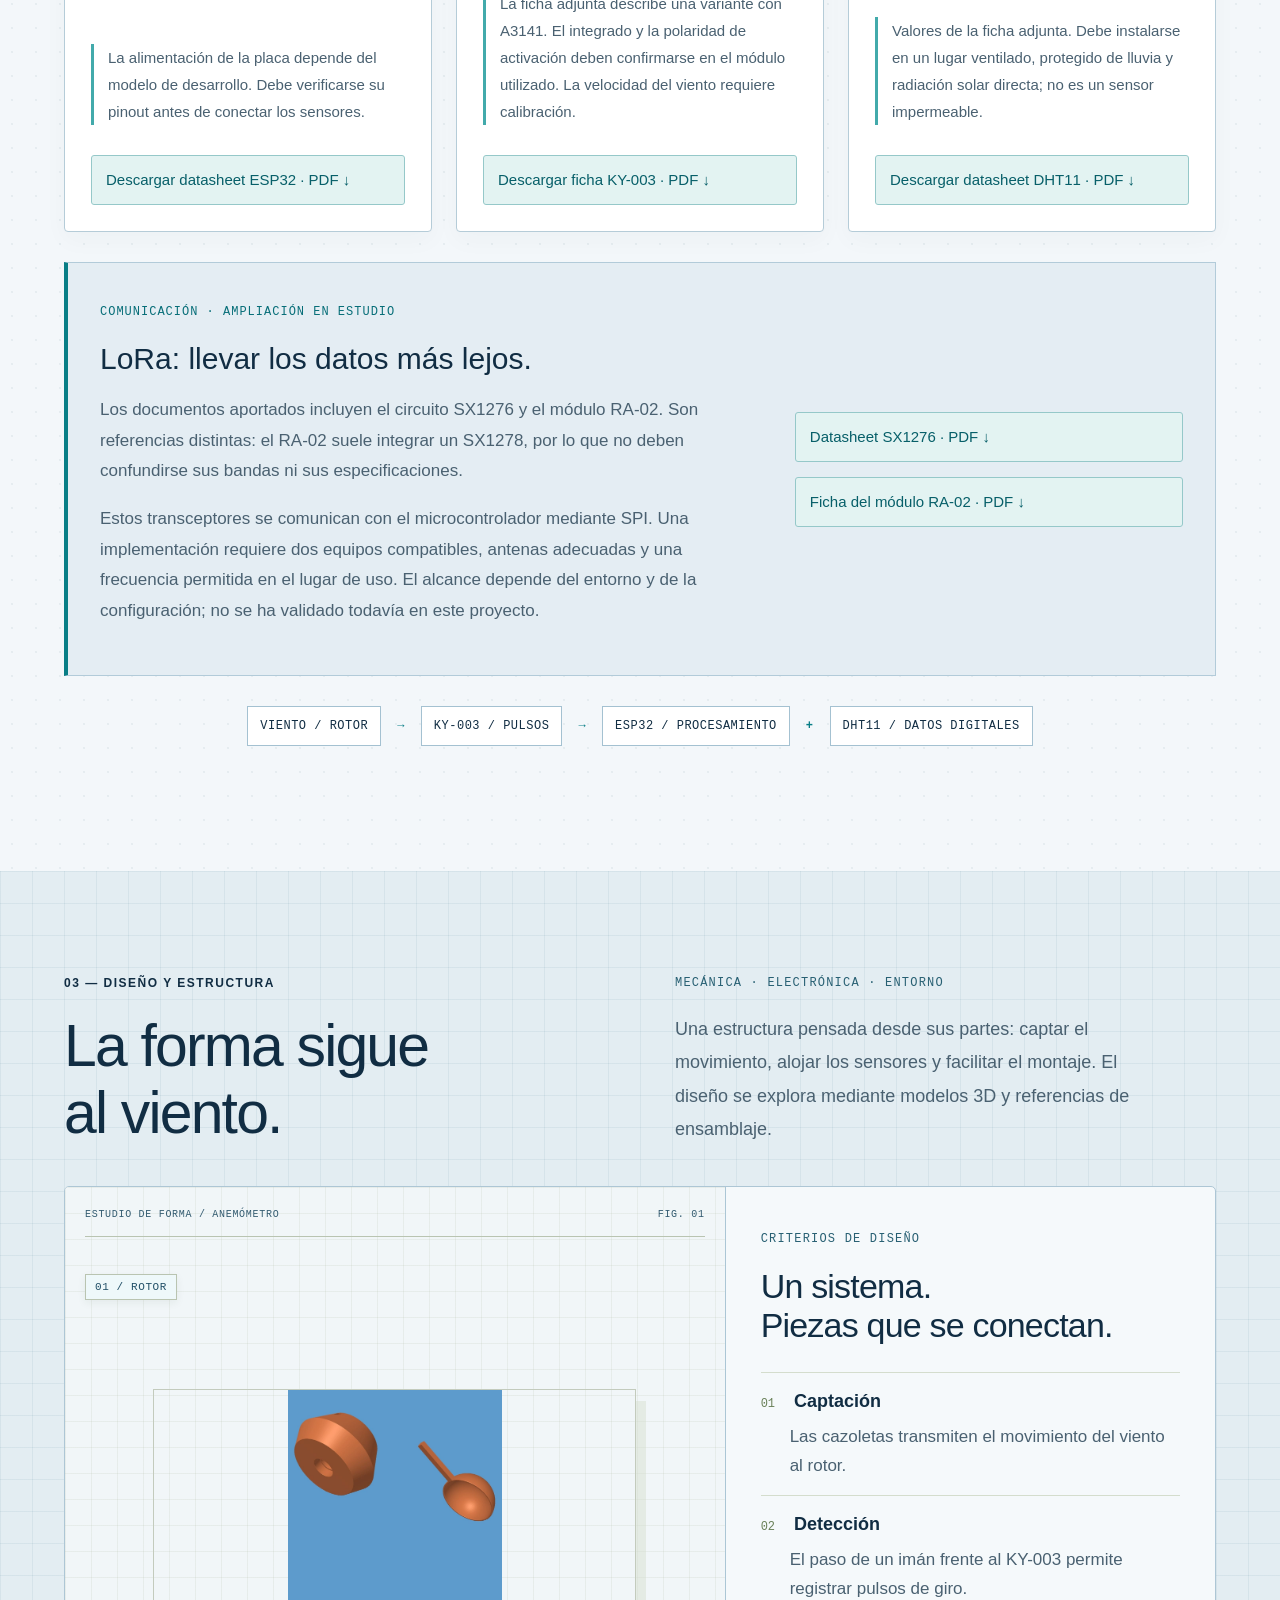
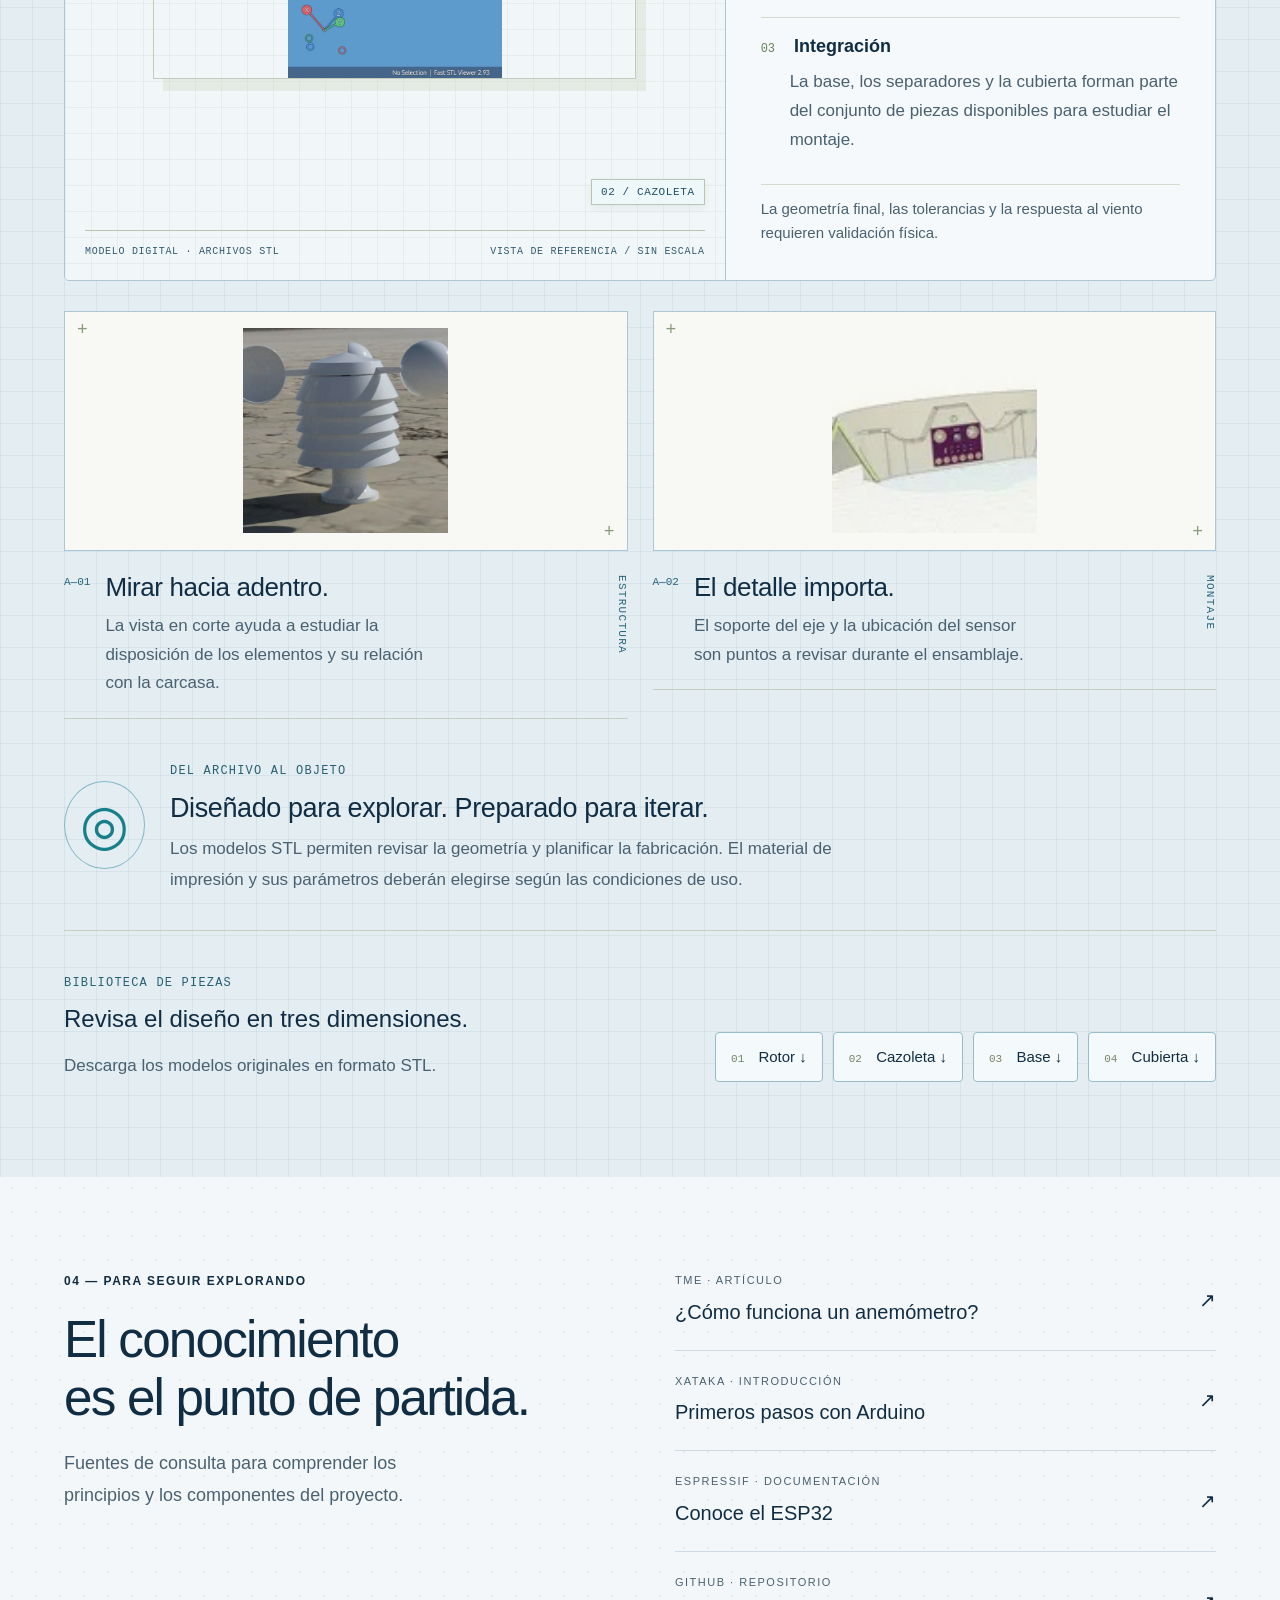
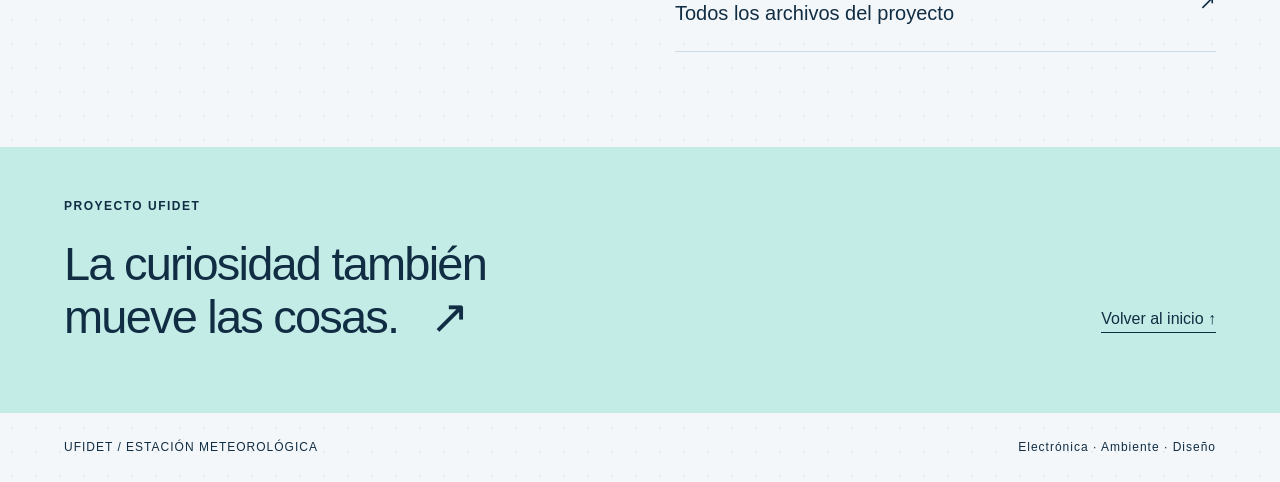
==== commit 77385ed1: "Ampliar componentes y renovar diseño electrónico con textos más grandes" ====
--- a/index.html
+++ b/index.html
@@ -8,7 +8,7 @@
 <div class="ticker"><span>VIENTO ↗</span><span>TEMPERATURA °C</span><span>HUMEDAD %</span><span>DISEÑO 3D ◇</span><span>CONOCIMIENTO ABIERTO ↗</span></div>
 <section class="wrap section intro" id="proyecto"><div><div class="eyebrow">01 — EL PROYECTO</div><h2>Observar.<br>Construir.<br><span>Comprender.</span></h2></div><div class="intro-text"><p class="lead">¿Cómo podemos transformar lo que pasa a nuestro alrededor en información?</p><p>La propuesta es desarrollar una estación meteorológica basada en ESP32. El diseño combina sensores electrónicos con una estructura de piezas impresas en 3D para estudiar variables del ambiente.</p><p>El anemómetro utiliza un módulo Hall KY-003 para detectar el paso de un imán. Al contar los pulsos se puede conocer la frecuencia de giro; para convertirla en velocidad del viento, es necesario calibrar el conjunto.</p><div class="note"><span>↗</span><p><strong>Un proyecto en desarrollo.</strong><br>Esta página reúne la propuesta y el material de referencia. La construcción, las conexiones y la calibración deben verificarse antes de presentar mediciones.</p></div></div></section>
 <section class="process"><div class="wrap"><div class="eyebrow">DE LO FÍSICO A LO DIGITAL</div><h2>Así se propone medir el viento.</h2><div class="steps"><article><span>01</span><h3>El viento mueve</h3><p>Las cazoletas capturan el viento y hacen girar el rotor del anemómetro.</p></article><article><span>02</span><h3>El sensor detecta</h3><p>Un imán pasa frente al KY-003 y produce señales que permiten contar las vueltas.</p></article><article><span>03</span><h3>El ESP32 procesa</h3><p>La placa cuenta los pulsos por intervalo. Una calibración permitirá relacionarlos con la velocidad del viento.</p></article></div></div></section>
-<section class="wrap section" id="componentes"><div class="section-heading"><div><div class="eyebrow">02 — LOS COMPONENTES</div><h2>Pequeñas piezas.<br>Una gran idea.</h2></div><p>Los elementos que forman<br>parte de la propuesta.</p></div><div class="cards"><article class="card"><div class="component-visual circuit" aria-hidden="true"><div class="chip">ESP<br><b>32</b></div></div><div class="card-body"><span class="tag">CONTROL</span><h3>ESP32</h3><p>El centro de procesamiento. Lee las señales de los sensores y ofrece conectividad Wi-Fi y Bluetooth.</p><a href="esp32_datasheet_en.pdf">Ficha técnica ↗</a></div></article><article class="card"><div class="component-visual"><img loading="lazy" src="WhatsApp%20Image%202026-10-26%20at%2020.07.47.jpeg" alt="Módulo Hall KY-003 con tres pines"></div><div class="card-body"><span class="tag">VIENTO</span><h3>Módulo KY-003</h3><p>Detecta campos magnéticos. Se usará para contar el paso del imán en el rotor del anemómetro.</p><a href="KY-003.PDF">Ficha del módulo ↗</a></div></article><article class="card"><div class="component-visual"><img loading="lazy" src="WhatsApp%20Image%202026-10-26%20at%2020.07.46.jpeg" alt="Sensor azul DHT11 en módulo"></div><div class="card-body"><span class="tag">AMBIENTE</span><h3>Sensor DHT11</h3><p>El sensor previsto para obtener lecturas de temperatura y humedad del aire.</p><a href="DHT11.PDF">Ficha técnica ↗</a></div></article></div><div class="lora-note"><span>AMPLIACIÓN EN ESTUDIO</span><p>El material incluye módulos LoRa SX1276/RA-02 para estudiar la transmisión de datos entre dispositivos.</p><a href="004-7Semi-LoRa-ra-02_261023_133135.pdf">Ver documentación ↗</a></div></section>
+<section class="wrap section" id="componentes"><div class="section-heading"><div><div class="eyebrow">02 — LOS COMPONENTES</div><h2>Pequeñas piezas.<br>Una gran idea.</h2></div><p>Los elementos que forman<br>parte de la propuesta.</p></div><div class="cards"><article class="card"><div class="component-visual circuit" aria-hidden="true"><div class="chip">ESP<br><b>32</b></div></div><div class="card-body"><span class="tag">CONTROL</span><h3>ESP32</h3><p>El microcontrolador central recibe las señales y organiza las lecturas. El ESP32 clásico integra Wi-Fi de 2,4 GHz y Bluetooth, útiles para una futura transmisión de datos.</p><ul class="spec-list"><li><strong>Entradas GPIO:</strong> permiten leer el KY-003 y comunicarse con el DHT11.</li><li><strong>Conteo de pulsos:</strong> las interrupciones o el periférico contador permiten registrar el giro del rotor.</li><li><strong>Lógica de 3,3 V:</strong> los GPIO no deben recibir directamente señales de 5 V.</li></ul><p class="component-note">La alimentación de la placa depende del modelo de desarrollo. Debe verificarse su pinout antes de conectar los sensores.</p><a class="datasheet" href="esp32_datasheet_en.pdf" download>Descargar datasheet ESP32 · PDF ↓</a></div></article><article class="card"><div class="component-visual"><img loading="lazy" src="WhatsApp%20Image%202026-10-26%20at%2020.07.46.jpeg" alt="Fotografía de referencia del módulo DHT11"></div><div class="card-body"><span class="tag">VIENTO</span><h3>Módulo KY-003</h3><p>Este módulo utiliza el efecto Hall para detectar la presencia de un campo magnético sin contacto mecánico. Un imán situado en el rotor permite generar eventos de paso.</p><ul class="spec-list"><li><strong>Conexiones:</strong> alimentación, masa y señal; hay que identificar el orden en el módulo real.</li><li><strong>Función:</strong> registrar pulsos asociados al giro, no medir directamente km/h.</li><li><strong>Cálculo:</strong> vueltas por segundo = pulsos ÷ (imanes por vuelta × segundos).</li></ul><p class="component-note">La ficha adjunta describe una variante con A3141. El integrado y la polaridad de activación deben confirmarse en el módulo utilizado. La velocidad del viento requiere calibración.</p><a class="datasheet" href="KY-003.PDF" download>Descargar ficha KY-003 · PDF ↓</a></div></article><article class="card"><div class="component-visual"><img loading="lazy" src="WhatsApp%20Image%202026-10-26%20at%2020.07.47.jpeg" alt="Fotografía de referencia del módulo Hall KY-003"></div><div class="card-body"><span class="tag">AMBIENTE</span><h3>Sensor DHT11</h3><p>Integra un elemento de humedad y un sensor de temperatura. Entrega datos digitales mediante una línea de comunicación con temporización propia.</p><ul class="spec-list"><li><strong>Temperatura:</strong> 0 a 50 °C, con precisión indicada de ±2 °C.</li><li><strong>Humedad:</strong> 20 a 90 % HR, con precisión indicada de ±5 % HR.</li><li><strong>Interfaz:</strong> alimentación, masa y datos en el módulo; el sensor suelto tiene cuatro pines.</li></ul><p class="component-note">Valores de la ficha adjunta. Debe instalarse en un lugar ventilado, protegido de lluvia y radiación solar directa; no es un sensor impermeable.</p><a class="datasheet" href="DHT11.PDF" download>Descargar datasheet DHT11 · PDF ↓</a></div></article></div><article class="radio-panel"><div><span class="tag">COMUNICACIÓN · AMPLIACIÓN EN ESTUDIO</span><h3>LoRa: llevar los datos más lejos.</h3><p>Los documentos aportados incluyen el circuito SX1276 y el módulo RA-02. Son referencias distintas: el RA-02 suele integrar un SX1278, por lo que no deben confundirse sus bandas ni sus especificaciones.</p><p>Estos transceptores se comunican con el microcontrolador mediante SPI. Una implementación requiere dos equipos compatibles, antenas adecuadas y una frecuencia permitida en el lugar de uso. El alcance depende del entorno y de la configuración; no se ha validado todavía en este proyecto.</p></div><div class="radio-files"><a class="datasheet" href="SX1276IMLTRTPDF_261023_132936.pdf" download>Datasheet SX1276 · PDF ↓</a><a class="datasheet" href="004-7Semi-LoRa-ra-02_261023_133135.pdf" download>Ficha del módulo RA-02 · PDF ↓</a></div></article><div class="signal-chain" aria-label="Cadena de señales propuesta"><span>VIENTO / ROTOR</span><b aria-hidden="true">→</b><span>KY-003 / PULSOS</span><b aria-hidden="true">→</b><span>ESP32 / PROCESAMIENTO</span><b aria-hidden="true">+</b><span>DHT11 / DATOS DIGITALES</span></div></section>
 <section class="gallery-section" id="galeria"><div class="wrap section">
 <div class="design-header"><div><div class="eyebrow">03 — DISEÑO Y ESTRUCTURA</div><h2>La forma sigue<br>al viento.</h2></div><div class="design-intro"><span class="design-kicker">MECÁNICA · ELECTRÓNICA · ENTORNO</span><p>Una estructura pensada desde sus partes: captar el movimiento, alojar los sensores y facilitar el montaje. El diseño se explora mediante modelos 3D y referencias de ensamblaje.</p></div></div>
 <div class="design-board"><div class="drawing"><div class="drawing-bar"><span>ESTUDIO DE FORMA / ANEMÓMETRO</span><span>FIG. 01</span></div><img loading="lazy" src="07f2b24e-f745-4b1c-807d-973191fb5b33.jpg" alt="Modelo tridimensional del rotor y una cazoleta, presentados como estudio de las piezas del anemómetro"><span class="drawing-label label-top">01 / ROTOR</span><span class="drawing-label label-bottom">02 / CAZOLETA</span><div class="drawing-footer"><span>MODELO DIGITAL · ARCHIVOS STL</span><span>VISTA DE REFERENCIA / SIN ESCALA</span></div></div><div class="design-spec"><span class="design-kicker">CRITERIOS DE DISEÑO</span><h3>Un sistema.<br>Piezas que se conectan.</h3><dl><div><dt><span>01</span> Captación</dt><dd>Las cazoletas transmiten el movimiento del viento al rotor.</dd></div><div><dt><span>02</span> Detección</dt><dd>El paso de un imán frente al KY-003 permite registrar pulsos de giro.</dd></div><div><dt><span>03</span> Integración</dt><dd>La base, los separadores y la cubierta forman parte del conjunto de piezas disponibles para estudiar el montaje.</dd></div></dl><p class="spec-note">La geometría final, las tolerancias y la respuesta al viento requieren validación física.</p></div></div>
--- a/styles.css
+++ b/styles.css
@@ -3,3 +3,8 @@
 .project-title{font-size:clamp(40px,5vw,68px);letter-spacing:-2.5px}.project-title em{letter-spacing:-2px}@media(max-width:600px){.project-title{font-size:clamp(34px,9.5vw,56px);letter-spacing:-1.5px}.project-title em{letter-spacing:-1.5px}}
 /* Diseño: lámina técnica, tonos minerales y detalles de montaje. */
 .gallery-section{background:#e9ede4;background-image:radial-gradient(#73816b15 .7px,transparent .7px);background-size:7px 7px}.design-header{display:grid;grid-template-columns:1fr 1fr;gap:70px;align-items:end;margin-bottom:40px}.design-header h2{font-size:clamp(40px,4.6vw,62px);margin-bottom:0}.design-intro{max-width:410px}.design-kicker{font-family:ui-monospace,SFMono-Regular,Consolas,monospace;font-size:9px;letter-spacing:1.2px;color:#576b54}.design-intro p{margin-bottom:0;line-height:1.85}.design-board{display:grid;grid-template-columns:1.35fr 1fr;border:1px solid #b9c4b1;border-radius:5px;overflow:hidden;background:#f6f7f0}.drawing{position:relative;display:flex;flex-direction:column;justify-content:space-between;min-height:440px;background:linear-gradient(#a6b49824 1px,transparent 1px),linear-gradient(90deg,#a6b49824 1px,transparent 1px);background-size:26px 26px;padding:20px;border-right:1px solid #b9c4b1}.drawing-bar,.drawing-footer{display:flex;justify-content:space-between;gap:12px;font-family:ui-monospace,SFMono-Regular,Consolas,monospace;font-size:8px;letter-spacing:.7px;color:#576b54;z-index:1}.drawing-bar{padding-bottom:13px;border-bottom:1px solid #b9c4b1}.drawing img{width:78%;height:290px;object-fit:contain;align-self:center;margin:20px 0;border:1px solid #c3cbbd;box-shadow:10px 12px 0 #d4ddca75}.drawing-footer{padding-top:13px;border-top:1px solid #b9c4b1;font-size:7px}.drawing-label{position:absolute;font:8px ui-monospace,SFMono-Regular,Consolas,monospace;letter-spacing:.6px;background:#f6f7f0;padding:6px 9px;border:1px solid #b9c4b1;box-shadow:0 3px 8px #243e2310}.label-top{top:87px;left:20px}.label-bottom{bottom:75px;right:20px}.design-spec{padding:35px}.design-spec h3{font-size:29px;line-height:1.15;letter-spacing:-.8px;margin:16px 0 27px}.design-spec dl{margin:0}.design-spec dl>div{border-top:1px solid #d4ddcd;padding:14px 0}.design-spec dt{font-size:13px;font-weight:600}.design-spec dt span{font:9px ui-monospace,SFMono-Regular,Consolas,monospace;color:#698058;margin-right:14px}.design-spec dd{font-size:12px;line-height:1.7;color:var(--muted);margin:7px 0 0 29px}.spec-note{font-size:10px;line-height:1.6;padding:12px 0 0;border-top:1px solid #d4ddcd;margin-bottom:0}.detail-grid{display:grid;grid-template-columns:1fr 1fr;gap:25px;margin-top:30px}.detail-grid figure{margin:0}.detail-image{height:240px;background:#f8f9f4;border:1px solid #c6cfbf;display:grid;place-items:center;position:relative}.detail-image:before,.detail-image:after{content:'+';position:absolute;color:#899b7b;font:18px monospace;top:8px;left:12px}.detail-image:after{top:auto;left:auto;bottom:8px;right:12px}.detail-image img{width:80%;height:205px;object-fit:contain;mix-blend-mode:multiply}.detail-grid figcaption{display:flex;align-items:start;gap:15px;padding:20px 0;border-bottom:1px solid #c6cfbf}.detail-number{font:9px ui-monospace,SFMono-Regular,Consolas,monospace;color:#64785a;white-space:nowrap;padding-top:5px}.detail-grid h3{font-size:20px;margin:0 0 7px;letter-spacing:-.4px}.detail-grid p{font-size:12px;line-height:1.7;margin:0;max-width:340px}.detail-type{writing-mode:vertical-rl;font:8px ui-monospace,SFMono-Regular,Consolas,monospace;letter-spacing:1.3px;color:#64785a;margin-left:auto;padding-top:4px}.material-strip{display:flex;gap:25px;align-items:center;padding:35px 0;border-bottom:1px solid #c6cfbf}.material-symbol{font-size:56px;color:#647c54;line-height:1;padding:15px;border:1px solid #b5c2a9;border-radius:50%}.material-strip h3{margin:8px 0;font-size:22px;letter-spacing:-.4px}.material-strip p{font-size:12px;max-width:710px;margin:0;line-height:1.8}.technical-downloads{padding-top:35px;align-items:end}.technical-downloads h3{margin-top:8px;font-size:18px}.technical-downloads a{background:#f6f7f0;border-color:#b4c2a7;padding:12px 15px}.technical-downloads a span{font:8px monospace;color:#738664;margin-right:10px}.technical-downloads a:hover{background:#d4e3c0;filter:none}@media(max-width:850px){.design-header{gap:30px}.design-spec{padding:25px}.drawing img{width:90%}.technical-downloads{flex-direction:column;align-items:start}.detail-grid figcaption{gap:10px}.detail-type{display:none}}@media(max-width:600px){.design-header,.design-board,.detail-grid{grid-template-columns:1fr}.design-header{gap:20px;margin-bottom:28px}.design-header h2 br{display:none}.drawing{border-right:0;border-bottom:1px solid #b9c4b1;min-height:365px;padding:15px}.drawing img{height:235px;width:85%}.drawing-bar{font-size:7px}.drawing-footer{font-size:6px}.drawing-label{font-size:7px}.label-top{top:65px;left:10px}.label-bottom{bottom:60px;right:10px}.design-spec{padding:25px}.design-spec h3 br{display:none}.detail-grid{gap:25px}.detail-image{height:240px}.material-strip{align-items:start;gap:15px}.material-symbol{font-size:30px;padding:10px;margin-top:5px}.material-strip h3{font-size:20px}.technical-downloads>div:last-child{width:100%;display:grid;grid-template-columns:1fr 1fr}.technical-downloads a{padding:12px 10px}.detail-grid h3{font-size:21px}}
+/* Electrónica: trazas de circuito, contraste azul y tipografía más legible. */
+:root{--ink:#112d43;--muted:#4a6171;--paper:#f3f7fa;--lime:#8de5ce;--line:#ccdbe4}
+body{font-size:18px;background-image:radial-gradient(#345c7312 1px,transparent 1px);background-size:24px 24px}p{font-size:18px;line-height:1.8}header{max-width:1480px}nav{font-size:15px}.brand-sub{font-size:10px;max-width:130px}.wrap{max-width:1320px}.eyebrow{font-size:12px;letter-spacing:1.5px}.hero{gap:40px}.hero-copy>p{font-size:20px;max-width:520px}.project-title{font-size:clamp(42px,5.2vw,72px)}.project-title em{font-family:Arial,Helvetica,sans-serif;font-style:normal;font-weight:600;color:#087e86}.button,.text-link{font-size:16px}.hero-meta{font-size:11px;flex-wrap:wrap}.hero-art{background:#dceaf0;border:1px solid #a7c6d3;border-radius:4px;background-image:linear-gradient(#608fa71c 1px,transparent 1px),linear-gradient(90deg,#608fa71c 1px,transparent 1px);background-size:28px 28px}.orbit{border-color:#6993aa66}.art-top{font-size:11px}.art-bottom{font-size:21px}.image-label{font-size:10px}.ticker{font-size:14px}.intro .lead{font-size:27px}.note p{font-size:16px}h2{font-size:clamp(36px,4vw,54px)}h3{font-size:26px}.process{background-color:#112d43;background-image:linear-gradient(90deg,transparent 49.7%,#32627b35 50%,transparent 50.3%),radial-gradient(#7fc8d230 1px,transparent 1px);background-size:90px 90px,18px 18px}.process h2{font-size:40px}.steps p{font-size:18px;max-width:100%}.steps article>span{font-size:16px}.section-heading p{font-size:17px}.cards{gap:24px;align-items:stretch}.card{border-radius:4px;border-color:#b5ccd8;box-shadow:0 8px 25px #17374c08;display:flex;flex-direction:column}.component-visual{background-color:#edf3f6;border-bottom-color:#c4d7e0}.component-visual img{background:white;border-radius:4px}.circuit{background-color:#dcebf0}.chip{color:#8de5ce;background:#112d43;border-color:#7197aa}.card-body{padding:26px;display:flex;flex-direction:column;flex:1;min-width:0}.tag{font:12px ui-monospace,Consolas,monospace;letter-spacing:1px;color:#076e78}.card h3{font-size:30px}.card p{font-size:17px;min-height:0}.spec-list{padding:0;list-style:none;margin:5px 0 15px;font-size:16px;line-height:1.75;color:var(--muted)}.spec-list li{border-top:1px solid #d6e3ea;padding:13px 0}.spec-list strong{color:var(--ink)}.card p.component-note{font-size:15px;border-left:3px solid #42aaab;padding-left:14px;margin-top:auto}.card a.datasheet,.datasheet{font-size:15px;line-height:1.6;background:#e3f3f2;color:#075f69;padding:12px 14px;border:1px solid #95c8c9;border-radius:3px;display:block;text-decoration:none;overflow-wrap:anywhere}.radio-panel{margin-top:30px;padding:32px;display:grid;grid-template-columns:1.7fr 1fr;gap:35px;background:#e4edf3;border:1px solid #b2cbd9;border-left:4px solid #087e86}.radio-panel h3{font-size:30px;margin-top:15px}.radio-panel p{font-size:17px}.radio-files{display:flex;flex-direction:column;justify-content:center;gap:15px}.signal-chain{display:flex;flex-wrap:wrap;align-items:center;justify-content:center;gap:16px;padding:30px 10px;font:12px ui-monospace,Consolas,monospace;letter-spacing:.5px}.signal-chain span{border:1px solid #a4c1d1;padding:12px;background:white}.signal-chain b{color:#087e86}.gallery-section{background-color:#e3edf2;background-image:linear-gradient(#5c8ba51a 1px,transparent 1px),linear-gradient(90deg,#5c8ba51a 1px,transparent 1px);background-size:32px 32px}.design-kicker{font-size:12px;color:#286073}.drawing{background-color:#f1f6f8;border-color:#abc6d5}.drawing-bar,.drawing-footer{font-size:10px;color:#335b70}.drawing-label{font-size:11px;color:#214f67;background:#eef8fa}.design-board{background:#f5f9fb;border-color:#adc6d5}.design-spec h3{font-size:34px}.design-spec dt{font-size:18px}.design-spec dt span{font-size:12px}.design-spec dd{font-size:17px}.spec-note{font-size:15px}.detail-grid h3{font-size:26px}.detail-grid p{font-size:17px}.detail-number,.detail-type{font-size:11px;color:#276679}.detail-image{border-color:#abc6d5}.material-strip h3{font-size:27px}.material-strip p{font-size:17px}.material-symbol{color:#177f89;border-color:#85b8c7}.technical-downloads h3{font-size:24px}.downloads p{font-size:17px}.technical-downloads a{font-size:15px;background:#f4fafc;border-color:#9abcca}.technical-downloads a span{font-size:11px}.resource-list a{font-size:20px}.resource-list small{font-size:11px}.closing{background:#c4ece7}.closing a{font-size:16px}footer{font-size:12px;flex-wrap:wrap}.design-intro{max-width:500px}
+@media(max-width:1000px){.cards{grid-template-columns:1fr}.card{display:grid;grid-template-columns:220px 1fr}.component-visual{height:100%;min-height:240px;border-bottom:0;border-right:1px solid #c4d7e0}.component-visual img{max-width:190px}.radio-panel{grid-template-columns:1fr}.hero-meta{gap:12px}}
+@media(max-width:600px){body{font-size:18px}nav{font-size:15px;gap:10px}.brand-sub{font-size:9px;max-width:125px}.eyebrow{font-size:11px;letter-spacing:1px}.project-title{font-size:clamp(33px,9.3vw,56px)}.hero-copy>p{font-size:19px}.hero-meta{font-size:10px;flex-direction:column}.actions{gap:16px;flex-wrap:wrap}.button,.text-link{font-size:16px}.ticker{font-size:12px}.card{display:flex}.component-visual{height:210px;min-height:210px;border-right:0;border-bottom:1px solid #c4d7e0}.component-visual img{max-width:90%}.card-body{padding:24px}.radio-panel{padding:23px;gap:15px}.signal-chain{gap:10px;justify-content:flex-start}.signal-chain span{font-size:11px}.process h2{font-size:32px}.design-spec{padding:24px}.design-spec dd{margin-left:0}.drawing-bar,.drawing-footer{font-size:8px;flex-wrap:wrap}.drawing-label{font-size:10px}.design-header h2{font-size:42px}.detail-grid h3{font-size:25px}.material-strip{gap:12px}.material-strip h3{font-size:24px}.material-symbol{font-size:24px;padding:8px}.technical-downloads a{font-size:14px}.resource-list a{font-size:19px}.closing h2{font-size:36px}footer{font-size:10px}}
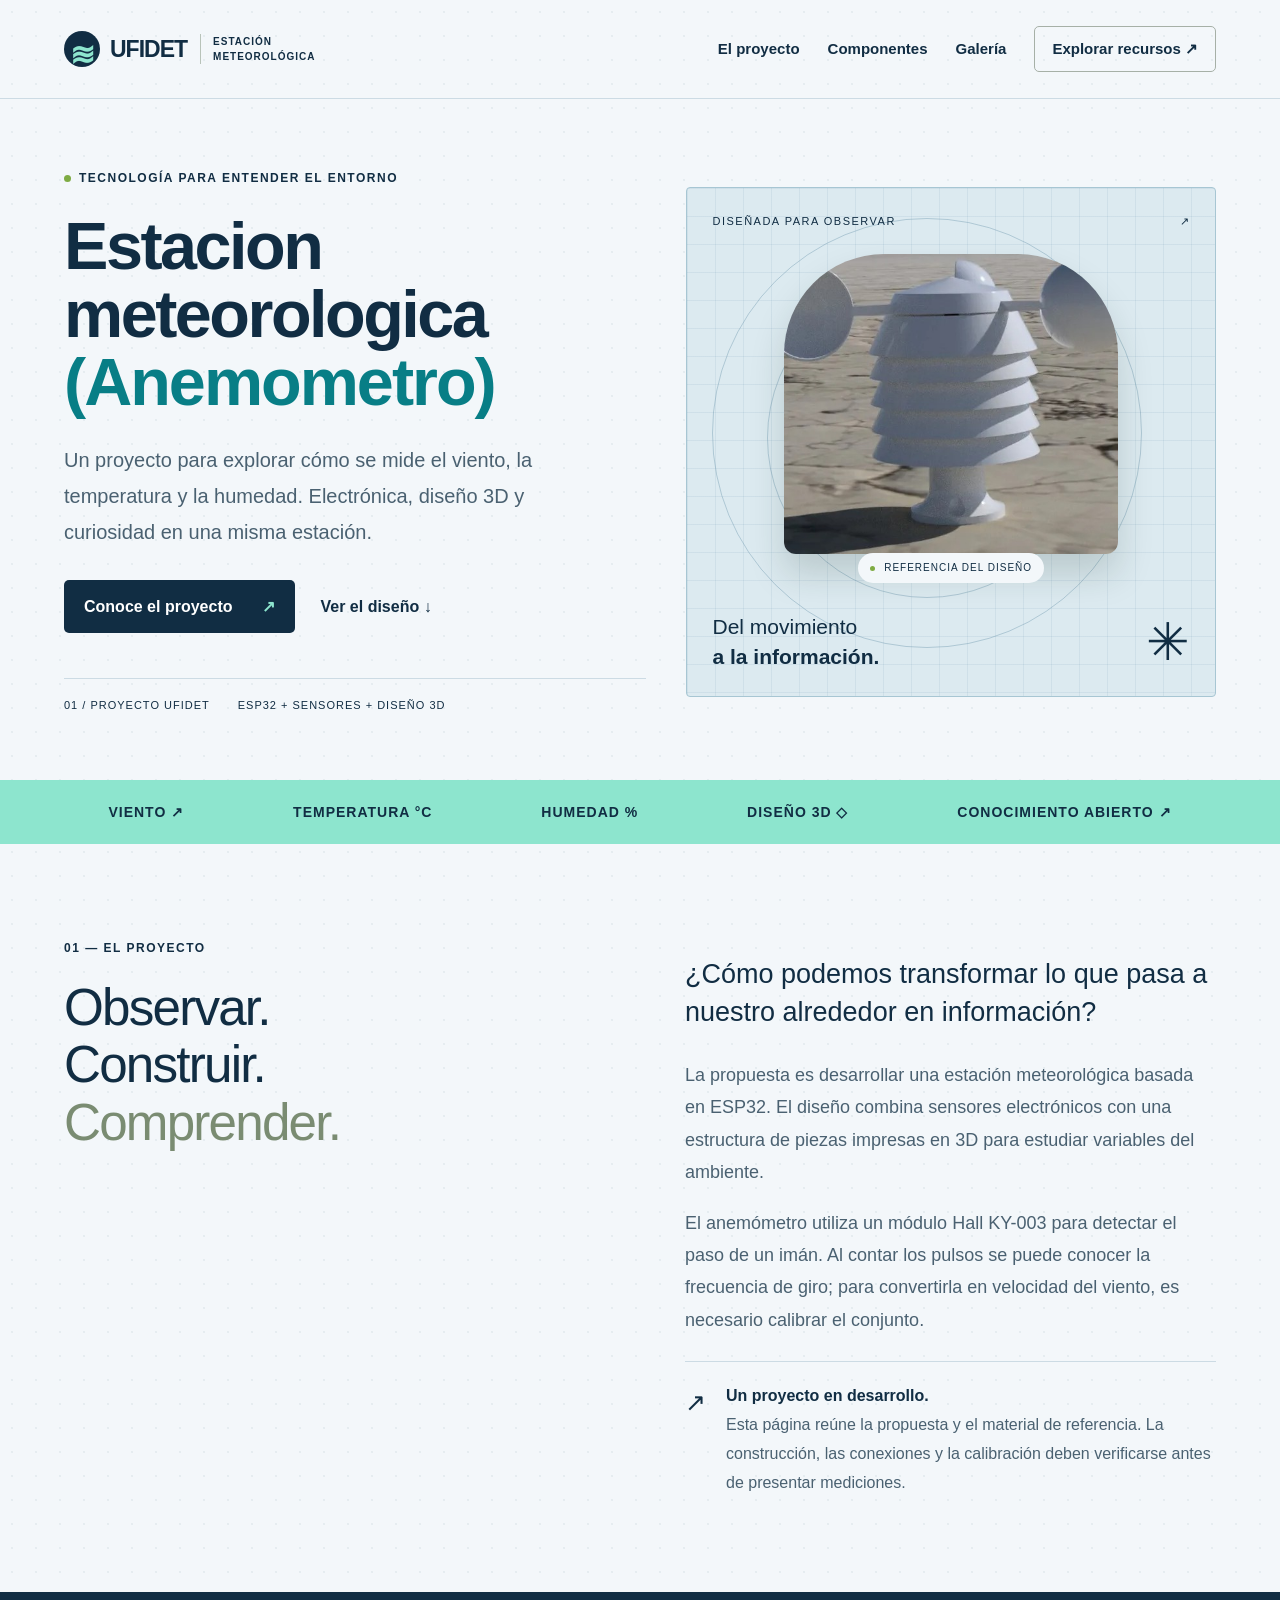
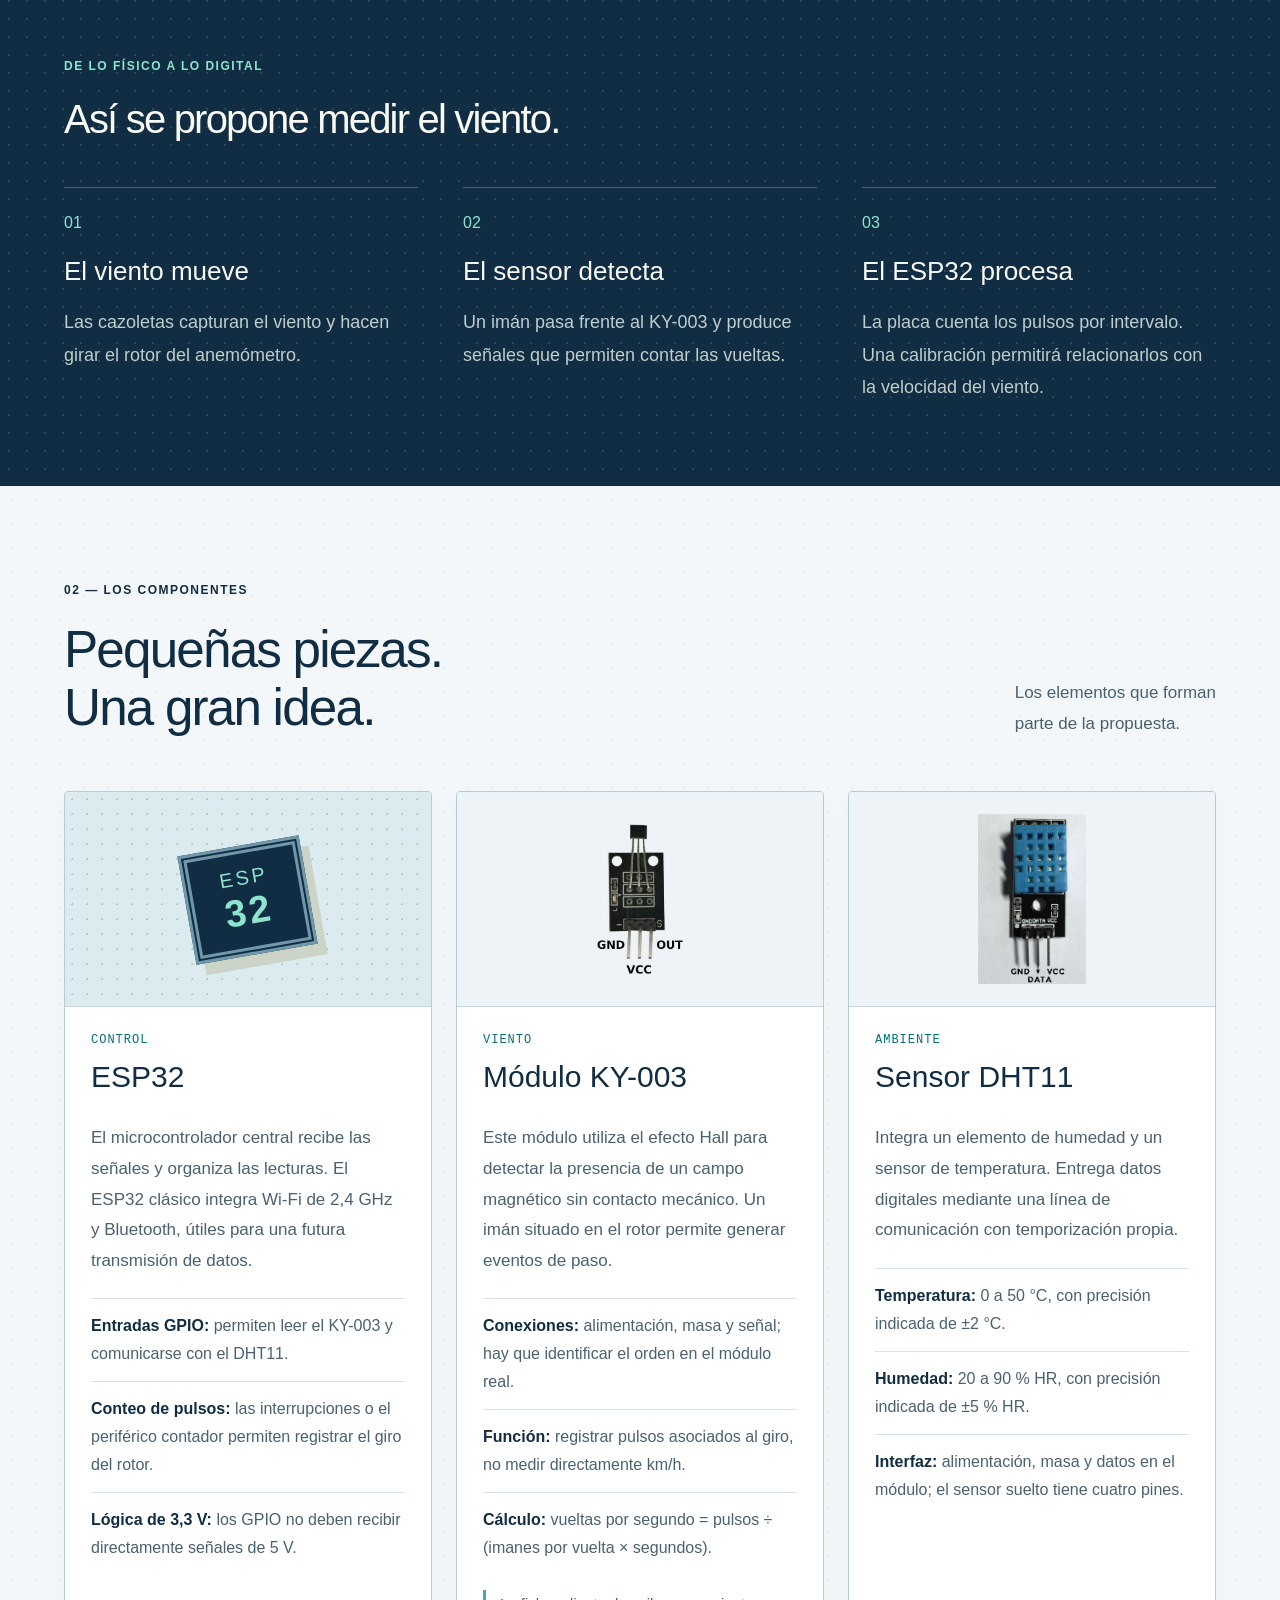
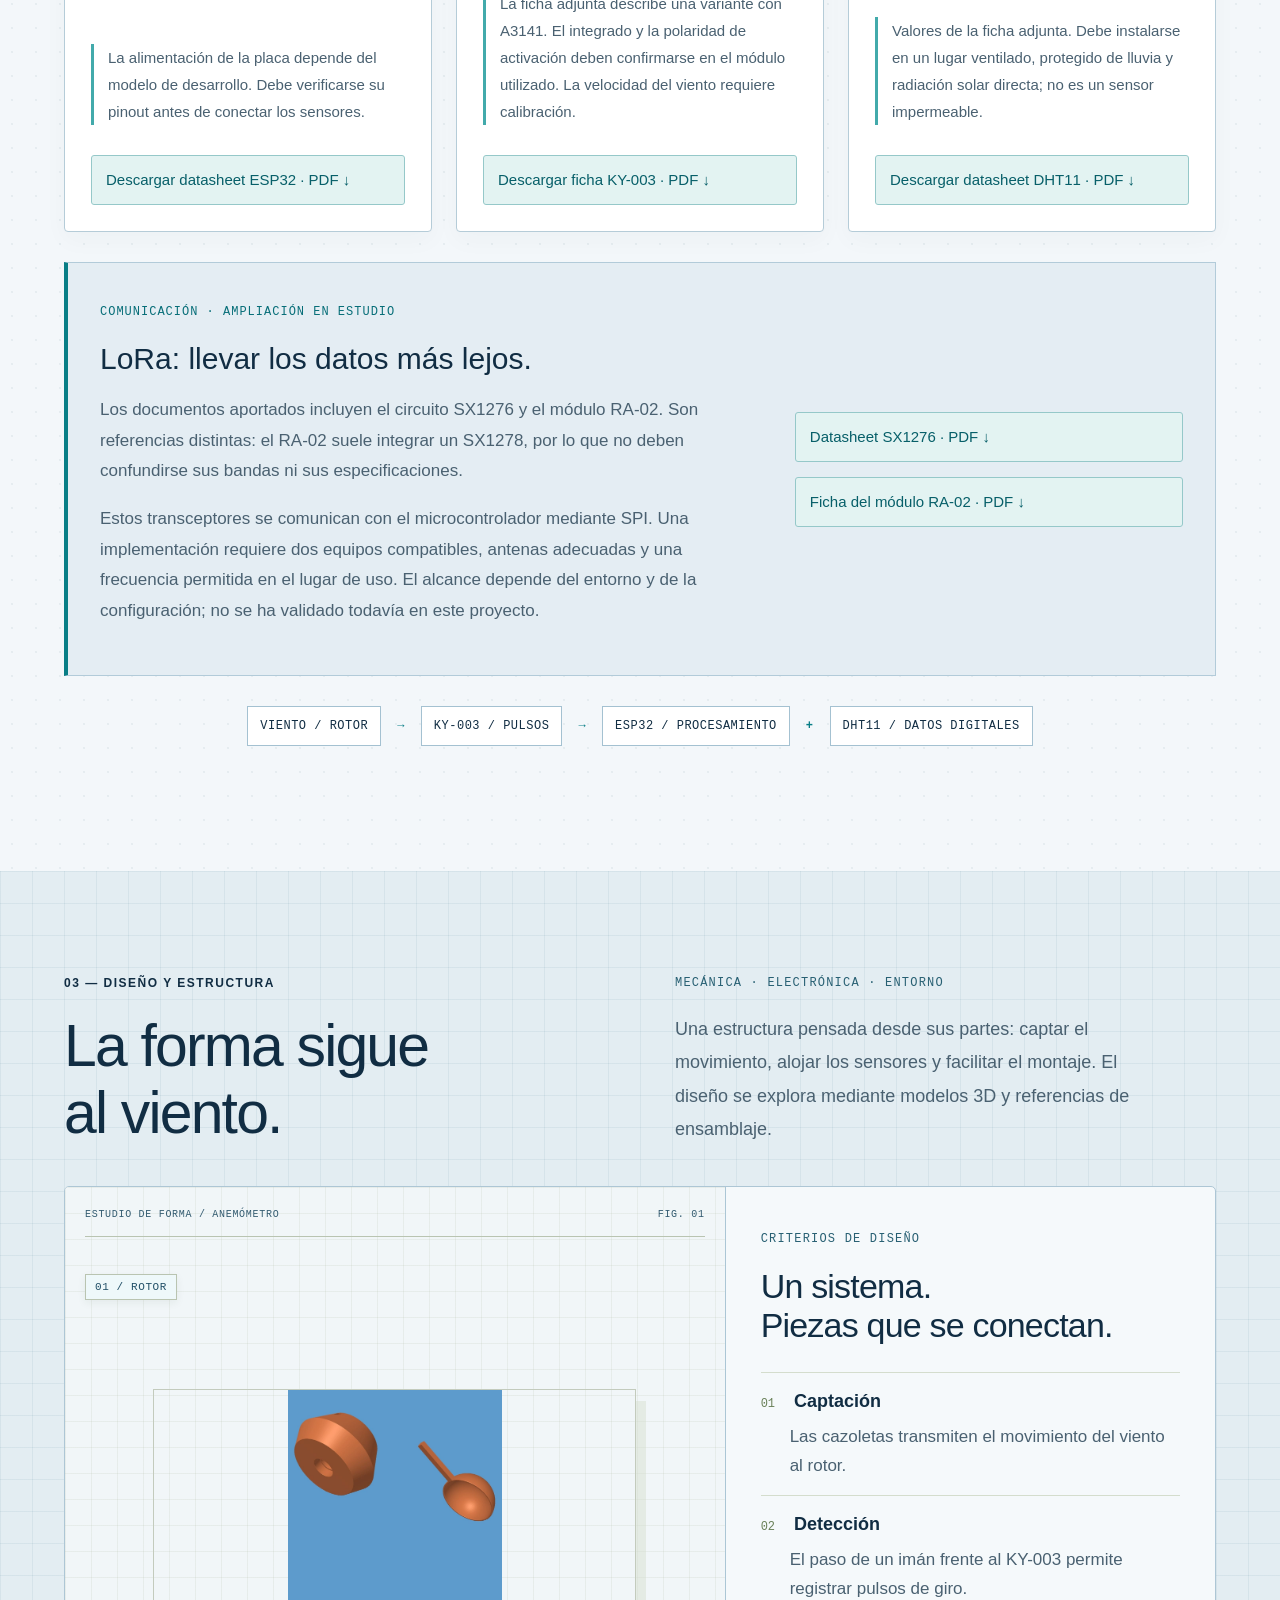
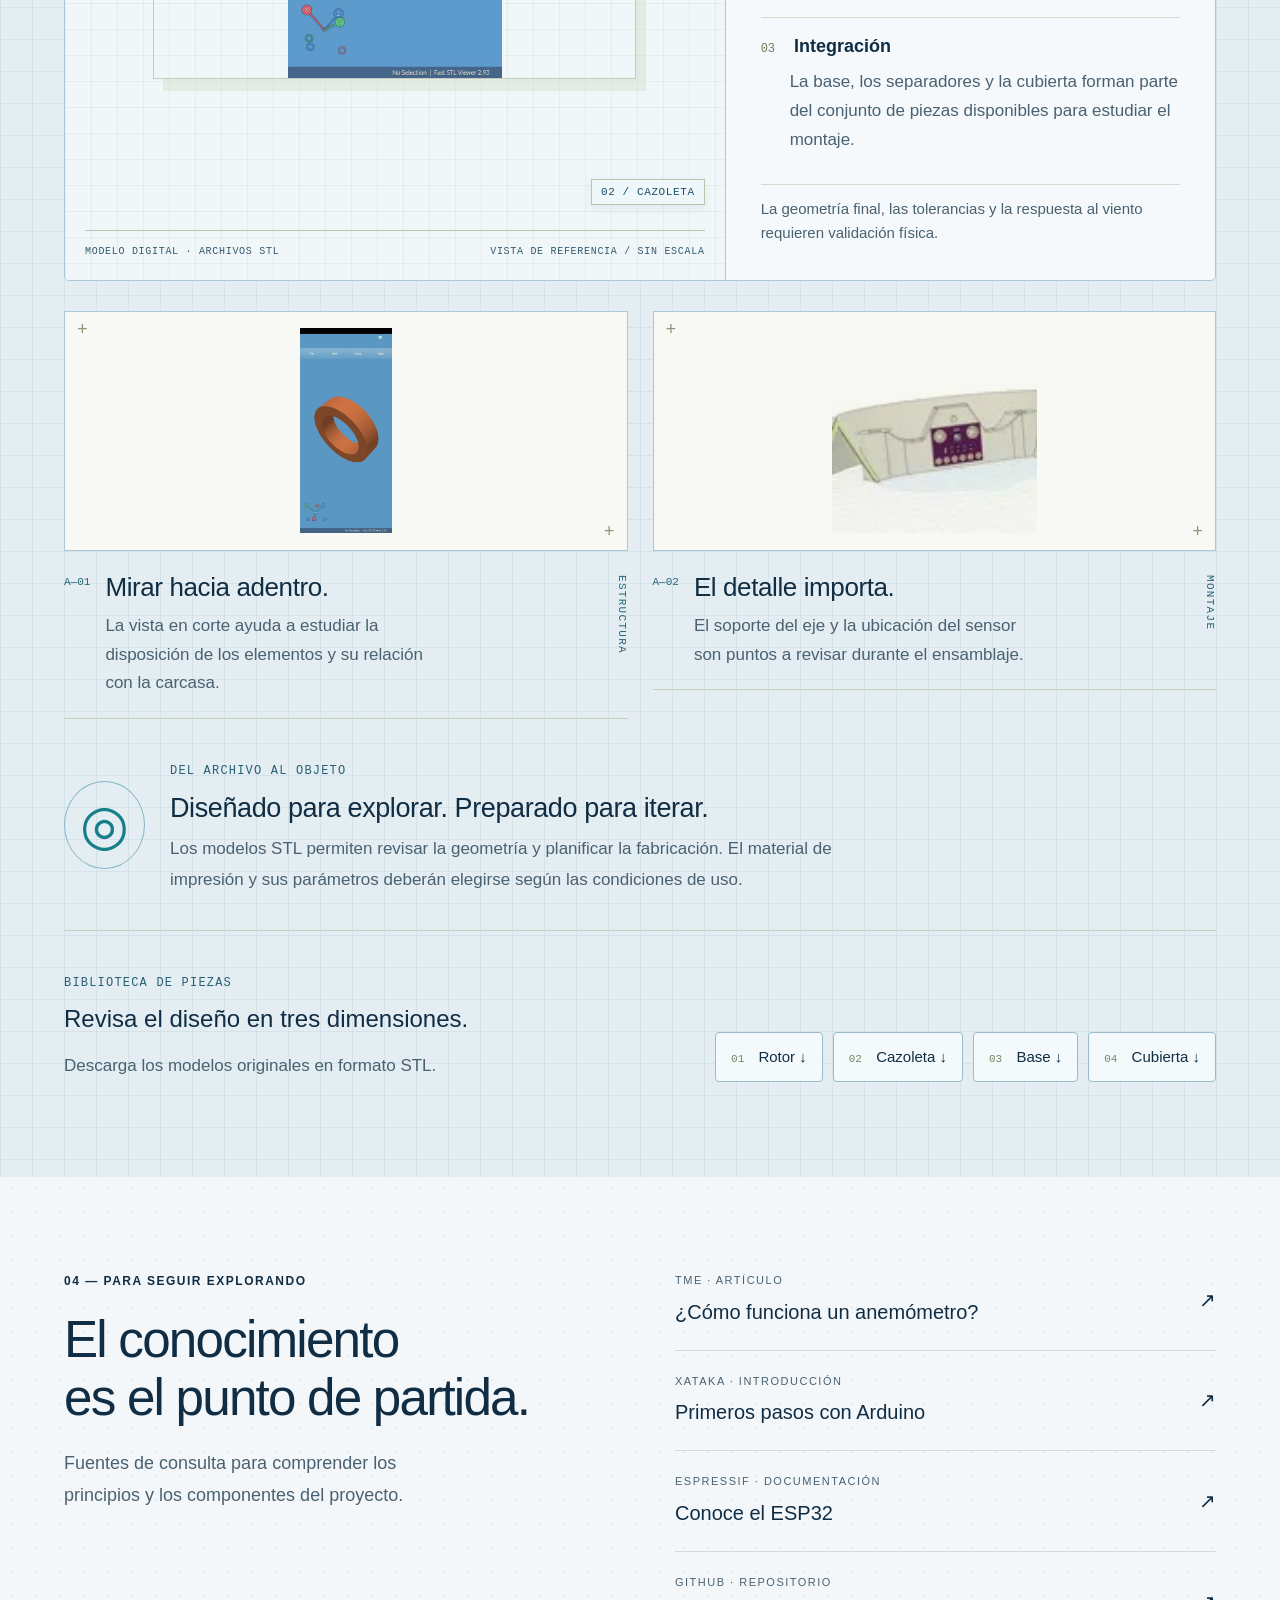
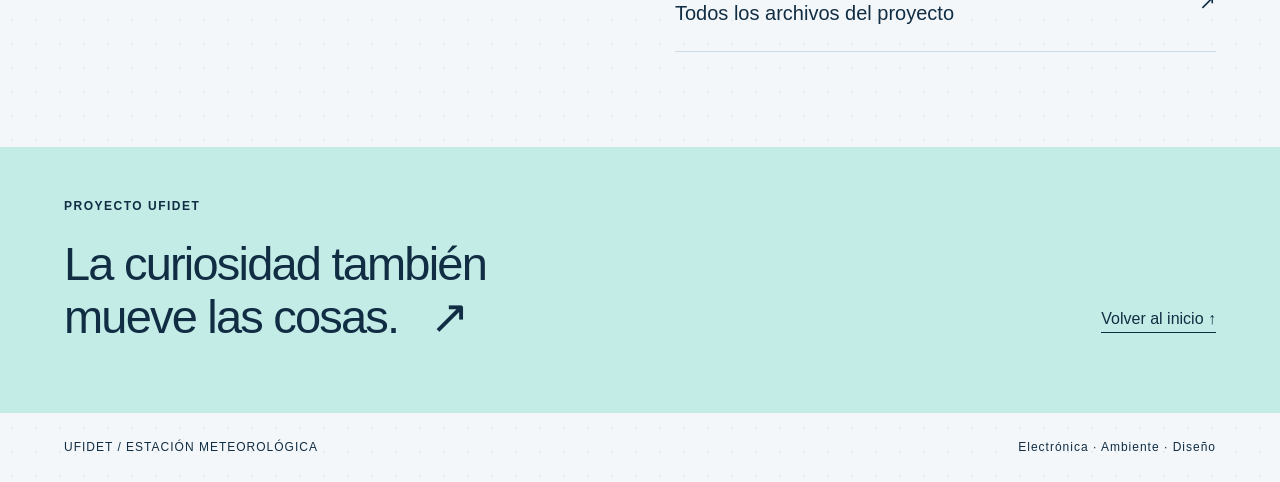
==== commit 8d225ec9: "Intercambiar imagen de portada y vista interior" ====
--- a/index.html
+++ b/index.html
@@ -4,7 +4,7 @@
 <body>
 <header><a class="brand" href="#inicio"><span class="brand-icon">≋</span> UFIDET<span class="brand-sub">ESTACIÓN METEOROLÓGICA</span></a><nav aria-label="Navegación principal"><a href="#proyecto">El proyecto</a><a href="#componentes">Componentes</a><a href="#galeria">Galería</a><a class="nav-button" href="#recursos">Explorar recursos ↗</a></nav></header>
 <main>
-<section class="hero wrap" id="inicio"><div class="hero-copy"><div class="eyebrow"><span class="dot"></span> TECNOLOGÍA PARA ENTENDER EL ENTORNO</div><h1 class="project-title">Estacion<br>meteorologica<br><em>(Anemometro)</em></h1><p>Un proyecto para explorar cómo se mide el viento, la temperatura y la humedad. Electrónica, diseño 3D y curiosidad en una misma estación.</p><div class="actions"><a class="button" href="#proyecto">Conoce el proyecto <span>↗</span></a><a class="text-link" href="#galeria">Ver el diseño ↓</a></div><div class="hero-meta"><span>01 / PROYECTO UFIDET</span><span>ESP32 + SENSORES + DISEÑO 3D</span></div></div><div class="hero-art"><div class="art-top"><span>DISEÑADA PARA OBSERVAR</span><span>↗</span></div><div class="orbit orbit-one"></div><div class="orbit orbit-two"></div><img src="WhatsApp%20Image%202026-10-26%20at%2020.37.02.jpeg" alt="Imagen de referencia de una estación con anemómetro de cazoletas y carcasa protectora"><div class="image-label"><span class="dot"></span> REFERENCIA DEL DISEÑO</div><div class="art-bottom"><span>Del movimiento<br><strong>a la información.</strong></span><span class="asterisk">✳</span></div></div></section>
+<section class="hero wrap" id="inicio"><div class="hero-copy"><div class="eyebrow"><span class="dot"></span> TECNOLOGÍA PARA ENTENDER EL ENTORNO</div><h1 class="project-title">Estacion<br>meteorologica<br><em>(Anemometro)</em></h1><p>Un proyecto para explorar cómo se mide el viento, la temperatura y la humedad. Electrónica, diseño 3D y curiosidad en una misma estación.</p><div class="actions"><a class="button" href="#proyecto">Conoce el proyecto <span>↗</span></a><a class="text-link" href="#galeria">Ver el diseño ↓</a></div><div class="hero-meta"><span>01 / PROYECTO UFIDET</span><span>ESP32 + SENSORES + DISEÑO 3D</span></div></div><div class="hero-art"><div class="art-top"><span>DISEÑADA PARA OBSERVAR</span><span>↗</span></div><div class="orbit orbit-one"></div><div class="orbit orbit-two"></div><img src="WhatsApp%20Image%202026-10-26%20at%2020.29.18.jpeg" alt="Ilustración de referencia en corte de la estructura de la estación"><div class="image-label"><span class="dot"></span> REFERENCIA DEL DISEÑO</div><div class="art-bottom"><span>Del movimiento<br><strong>a la información.</strong></span><span class="asterisk">✳</span></div></div></section>
 <div class="ticker"><span>VIENTO ↗</span><span>TEMPERATURA °C</span><span>HUMEDAD %</span><span>DISEÑO 3D ◇</span><span>CONOCIMIENTO ABIERTO ↗</span></div>
 <section class="wrap section intro" id="proyecto"><div><div class="eyebrow">01 — EL PROYECTO</div><h2>Observar.<br>Construir.<br><span>Comprender.</span></h2></div><div class="intro-text"><p class="lead">¿Cómo podemos transformar lo que pasa a nuestro alrededor en información?</p><p>La propuesta es desarrollar una estación meteorológica basada en ESP32. El diseño combina sensores electrónicos con una estructura de piezas impresas en 3D para estudiar variables del ambiente.</p><p>El anemómetro utiliza un módulo Hall KY-003 para detectar el paso de un imán. Al contar los pulsos se puede conocer la frecuencia de giro; para convertirla en velocidad del viento, es necesario calibrar el conjunto.</p><div class="note"><span>↗</span><p><strong>Un proyecto en desarrollo.</strong><br>Esta página reúne la propuesta y el material de referencia. La construcción, las conexiones y la calibración deben verificarse antes de presentar mediciones.</p></div></div></section>
 <section class="process"><div class="wrap"><div class="eyebrow">DE LO FÍSICO A LO DIGITAL</div><h2>Así se propone medir el viento.</h2><div class="steps"><article><span>01</span><h3>El viento mueve</h3><p>Las cazoletas capturan el viento y hacen girar el rotor del anemómetro.</p></article><article><span>02</span><h3>El sensor detecta</h3><p>Un imán pasa frente al KY-003 y produce señales que permiten contar las vueltas.</p></article><article><span>03</span><h3>El ESP32 procesa</h3><p>La placa cuenta los pulsos por intervalo. Una calibración permitirá relacionarlos con la velocidad del viento.</p></article></div></div></section>
@@ -12,7 +12,7 @@
 <section class="gallery-section" id="galeria"><div class="wrap section">
 <div class="design-header"><div><div class="eyebrow">03 — DISEÑO Y ESTRUCTURA</div><h2>La forma sigue<br>al viento.</h2></div><div class="design-intro"><span class="design-kicker">MECÁNICA · ELECTRÓNICA · ENTORNO</span><p>Una estructura pensada desde sus partes: captar el movimiento, alojar los sensores y facilitar el montaje. El diseño se explora mediante modelos 3D y referencias de ensamblaje.</p></div></div>
 <div class="design-board"><div class="drawing"><div class="drawing-bar"><span>ESTUDIO DE FORMA / ANEMÓMETRO</span><span>FIG. 01</span></div><img loading="lazy" src="07f2b24e-f745-4b1c-807d-973191fb5b33.jpg" alt="Modelo tridimensional del rotor y una cazoleta, presentados como estudio de las piezas del anemómetro"><span class="drawing-label label-top">01 / ROTOR</span><span class="drawing-label label-bottom">02 / CAZOLETA</span><div class="drawing-footer"><span>MODELO DIGITAL · ARCHIVOS STL</span><span>VISTA DE REFERENCIA / SIN ESCALA</span></div></div><div class="design-spec"><span class="design-kicker">CRITERIOS DE DISEÑO</span><h3>Un sistema.<br>Piezas que se conectan.</h3><dl><div><dt><span>01</span> Captación</dt><dd>Las cazoletas transmiten el movimiento del viento al rotor.</dd></div><div><dt><span>02</span> Detección</dt><dd>El paso de un imán frente al KY-003 permite registrar pulsos de giro.</dd></div><div><dt><span>03</span> Integración</dt><dd>La base, los separadores y la cubierta forman parte del conjunto de piezas disponibles para estudiar el montaje.</dd></div></dl><p class="spec-note">La geometría final, las tolerancias y la respuesta al viento requieren validación física.</p></div></div>
-<div class="detail-grid"><figure><div class="detail-image"><img loading="lazy" src="WhatsApp%20Image%202026-10-26%20at%2020.29.18.jpeg" alt="Ilustración de referencia en corte de la estructura de la estación"></div><figcaption><span class="detail-number">A—01</span><div><h3>Mirar hacia adentro.</h3><p>La vista en corte ayuda a estudiar la disposición de los elementos y su relación con la carcasa.</p></div><span class="detail-type">ESTRUCTURA</span></figcaption></figure><figure><div class="detail-image"><img loading="lazy" src="WhatsApp%20Image%202026-10-26%20at%2020.29.18%20%286%29.jpeg" alt="Imagen de referencia de un soporte con rodamiento y sensor"></div><figcaption><span class="detail-number">A—02</span><div><h3>El detalle importa.</h3><p>El soporte del eje y la ubicación del sensor son puntos a revisar durante el ensamblaje.</p></div><span class="detail-type">MONTAJE</span></figcaption></figure></div>
+<div class="detail-grid"><figure><div class="detail-image"><img loading="lazy" src="WhatsApp%20Image%202026-10-26%20at%2020.37.02.jpeg" alt="Imagen de referencia de una estación con anemómetro de cazoletas y carcasa protectora"></div><figcaption><span class="detail-number">A—01</span><div><h3>Mirar hacia adentro.</h3><p>La vista en corte ayuda a estudiar la disposición de los elementos y su relación con la carcasa.</p></div><span class="detail-type">ESTRUCTURA</span></figcaption></figure><figure><div class="detail-image"><img loading="lazy" src="WhatsApp%20Image%202026-10-26%20at%2020.29.18%20%286%29.jpeg" alt="Imagen de referencia de un soporte con rodamiento y sensor"></div><figcaption><span class="detail-number">A—02</span><div><h3>El detalle importa.</h3><p>El soporte del eje y la ubicación del sensor son puntos a revisar durante el ensamblaje.</p></div><span class="detail-type">MONTAJE</span></figcaption></figure></div>
 <div class="material-strip"><span class="material-symbol" aria-hidden="true">◎</span><div><span class="design-kicker">DEL ARCHIVO AL OBJETO</span><h3>Diseñado para explorar. Preparado para iterar.</h3><p>Los modelos STL permiten revisar la geometría y planificar la fabricación. El material de impresión y sus parámetros deberán elegirse según las condiciones de uso.</p></div></div>
 <div class="downloads technical-downloads"><div><span class="design-kicker">BIBLIOTECA DE PIEZAS</span><h3>Revisa el diseño en tres dimensiones.</h3><p>Descarga los modelos originales en formato STL.</p></div><div><a href="Rotor.stl" download><span>01</span> Rotor ↓</a><a href="cup.stl" download><span>02</span> Cazoleta ↓</a><a href="bottom_stand.stl" download><span>03</span> Base ↓</a><a href="screen_top.stl" download><span>04</span> Cubierta ↓</a></div></div>
 </div></section>
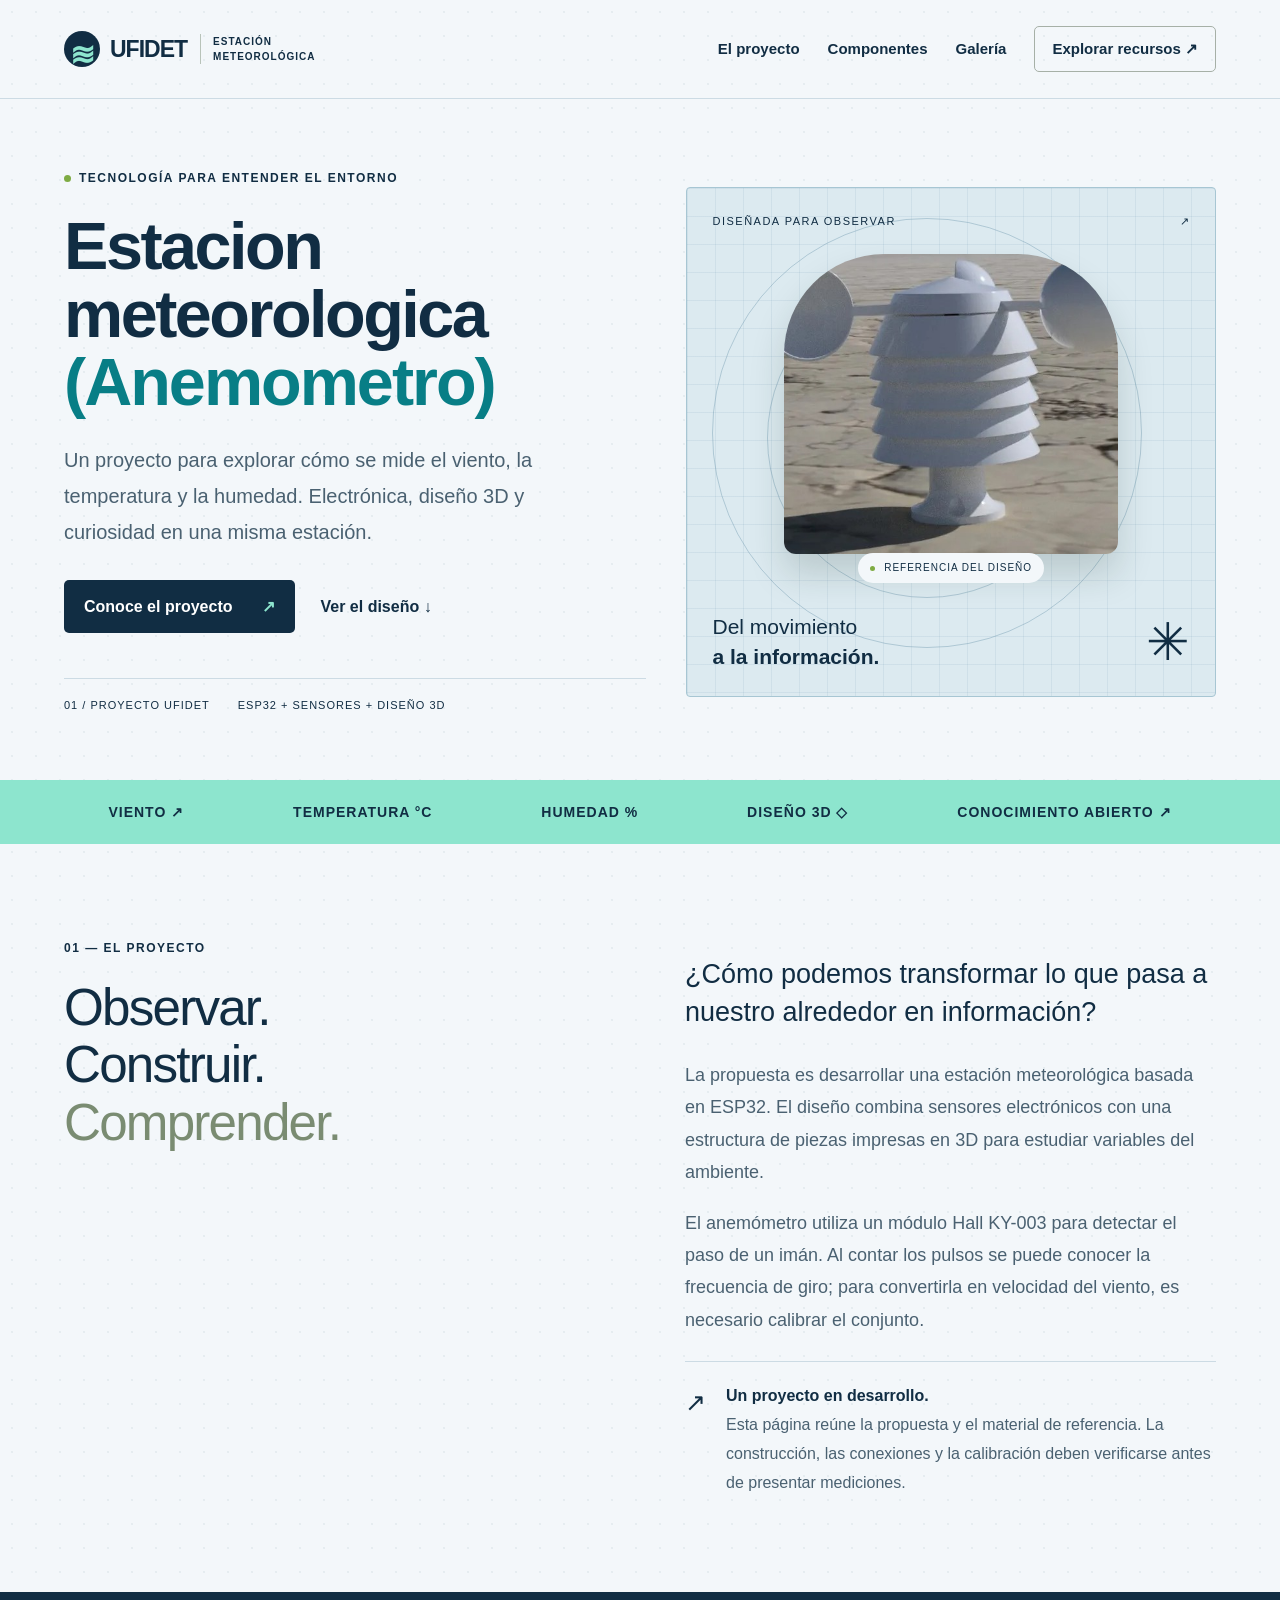
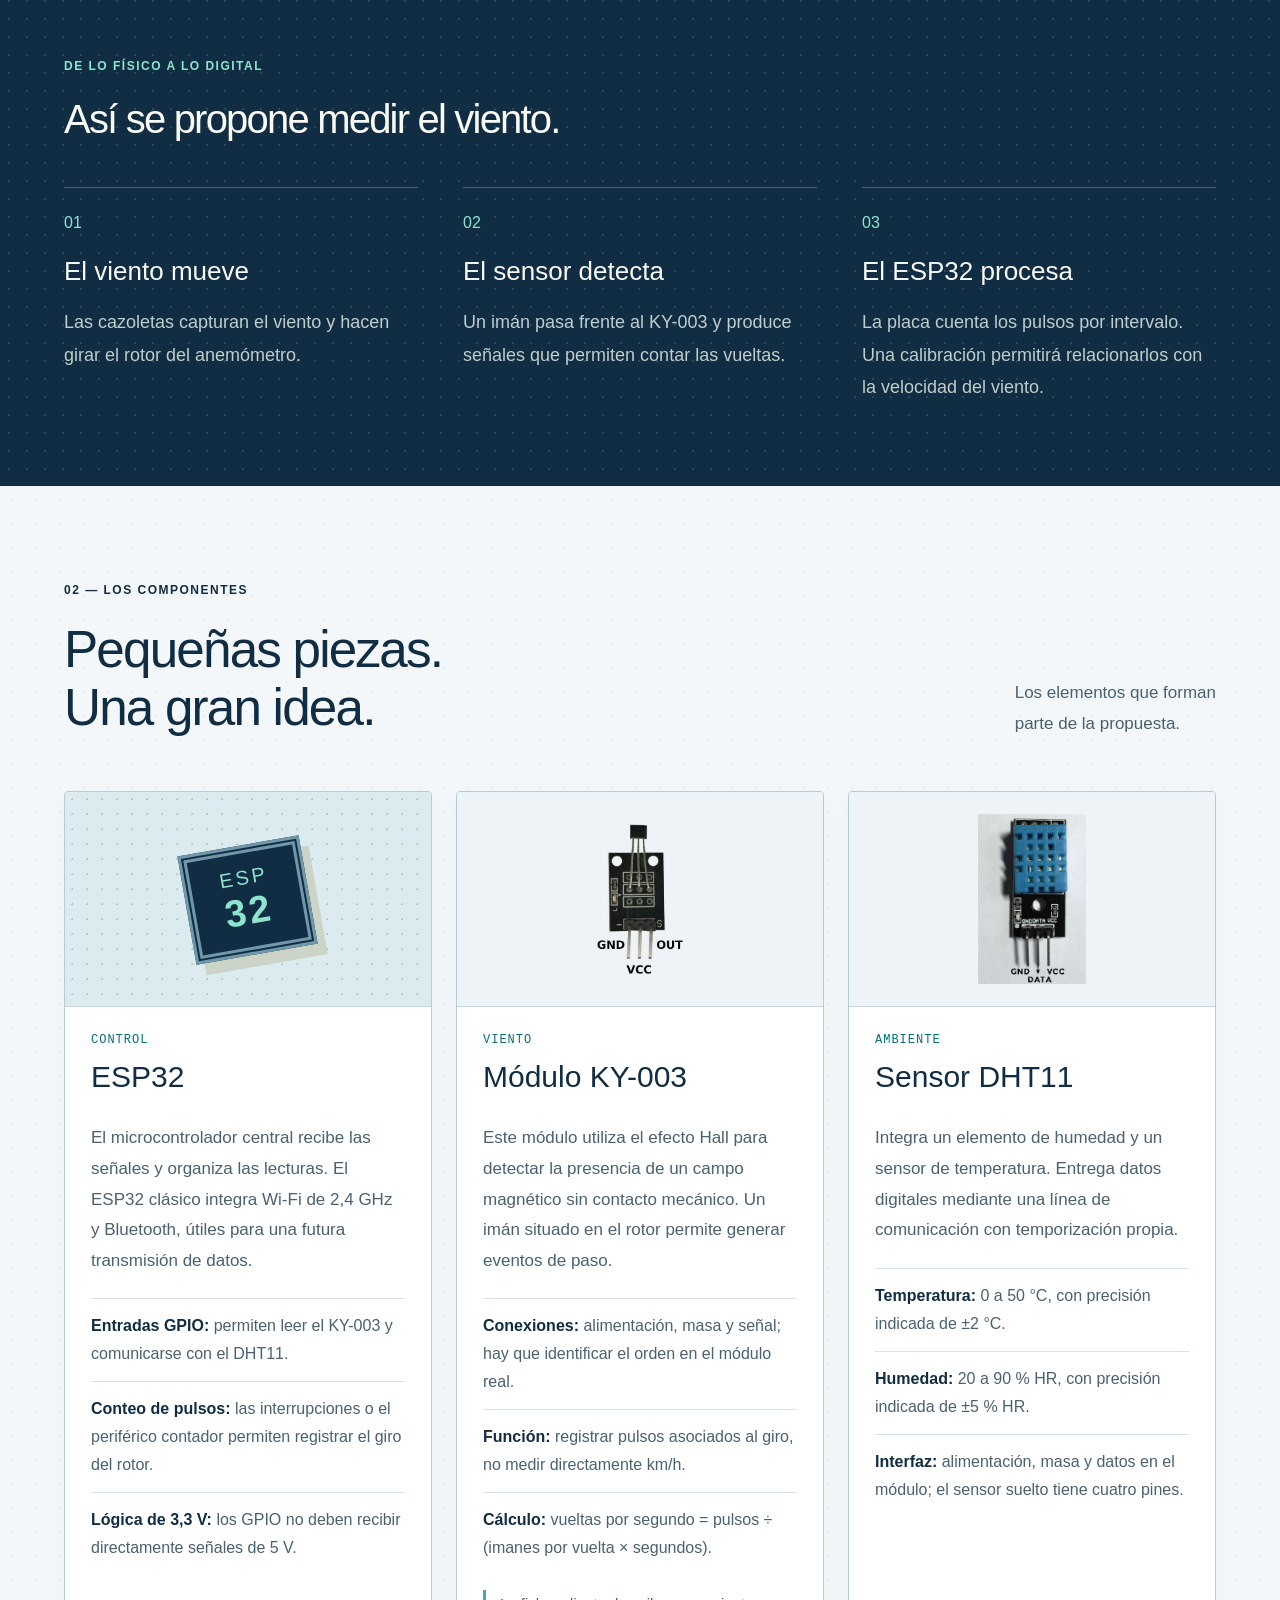
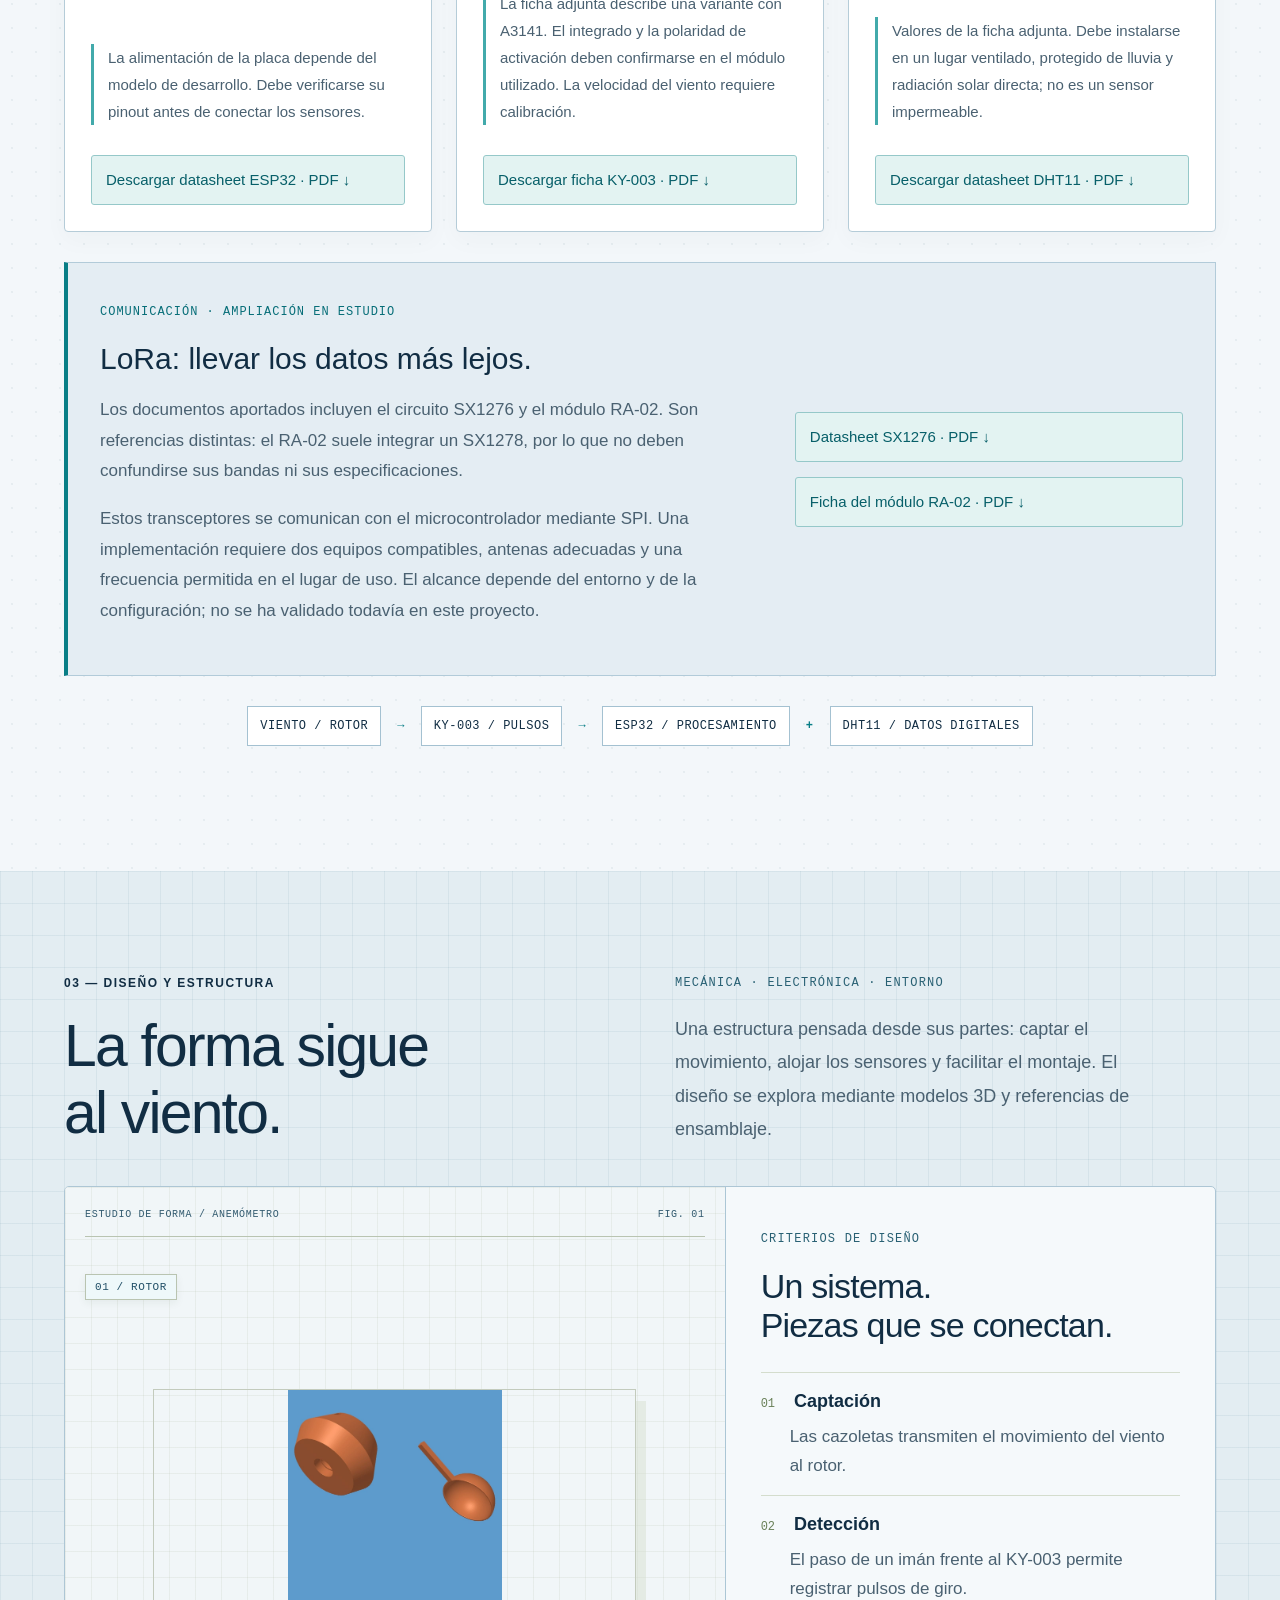
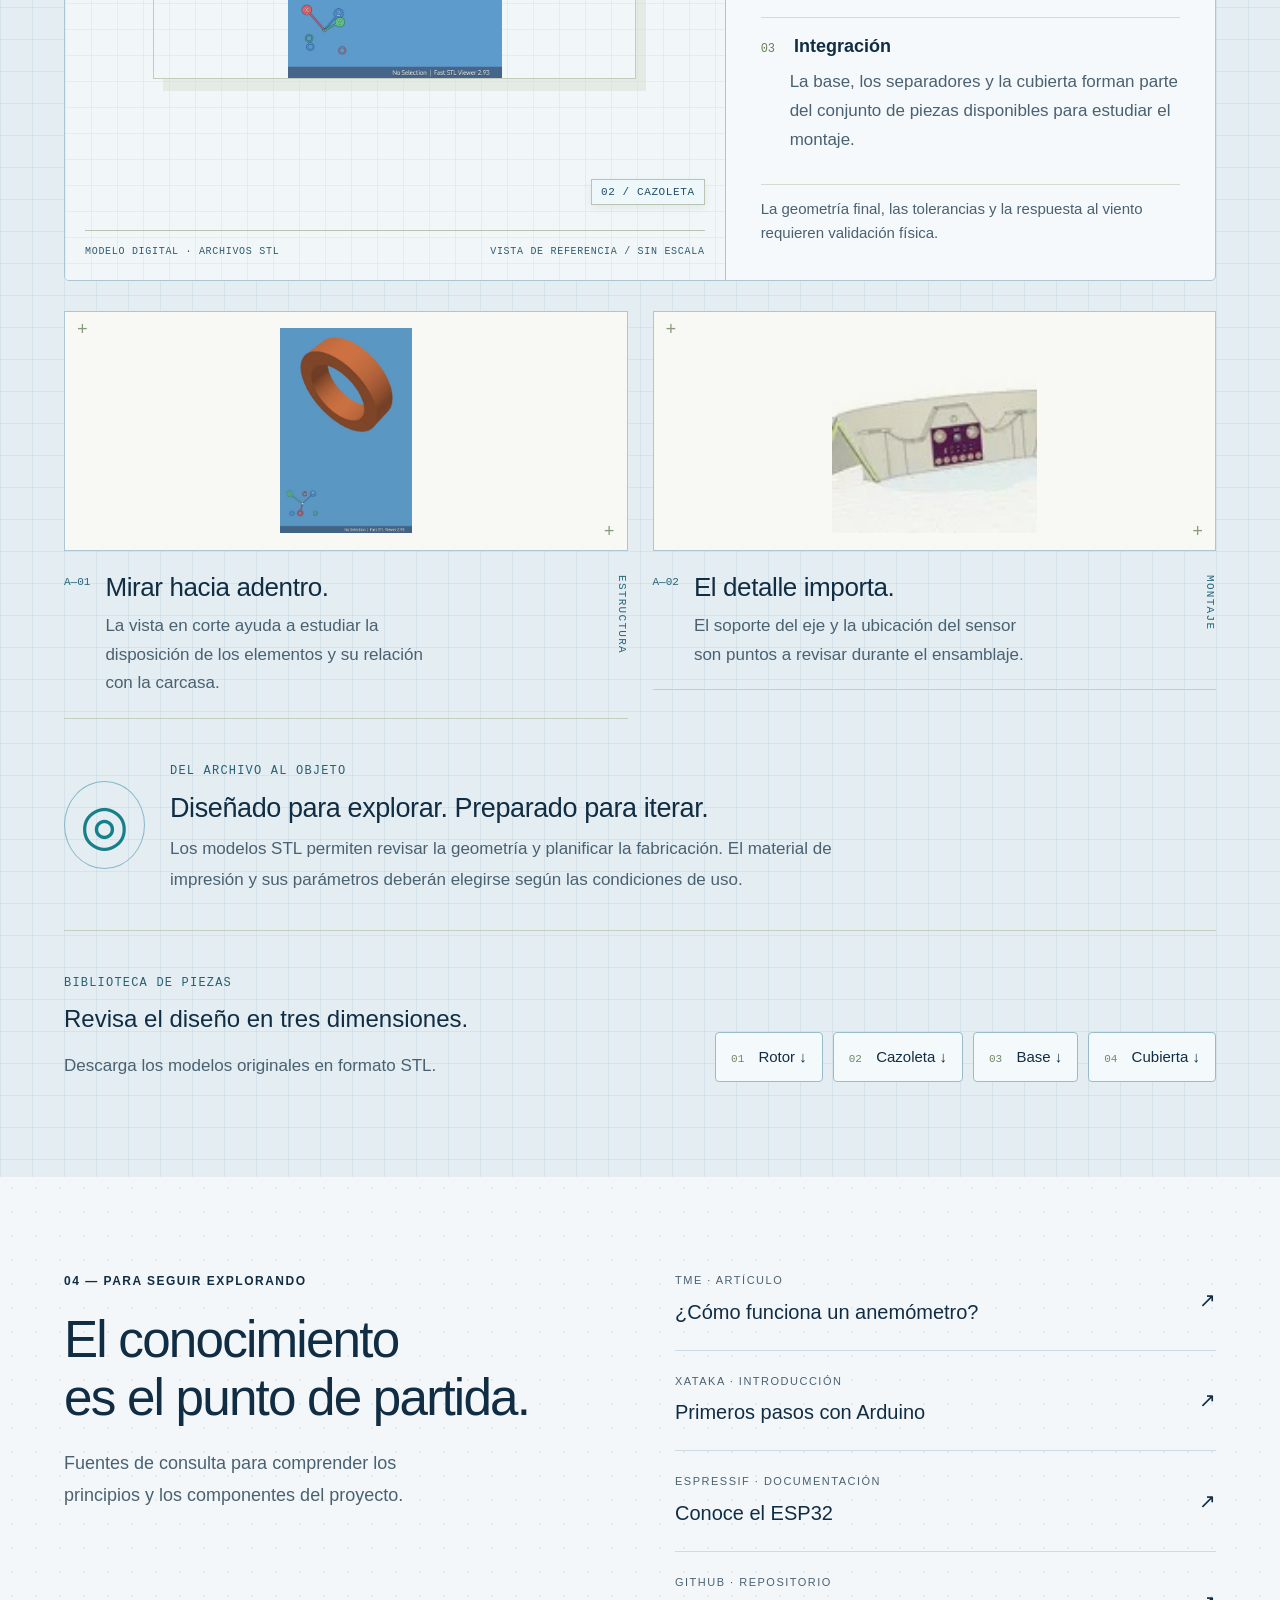
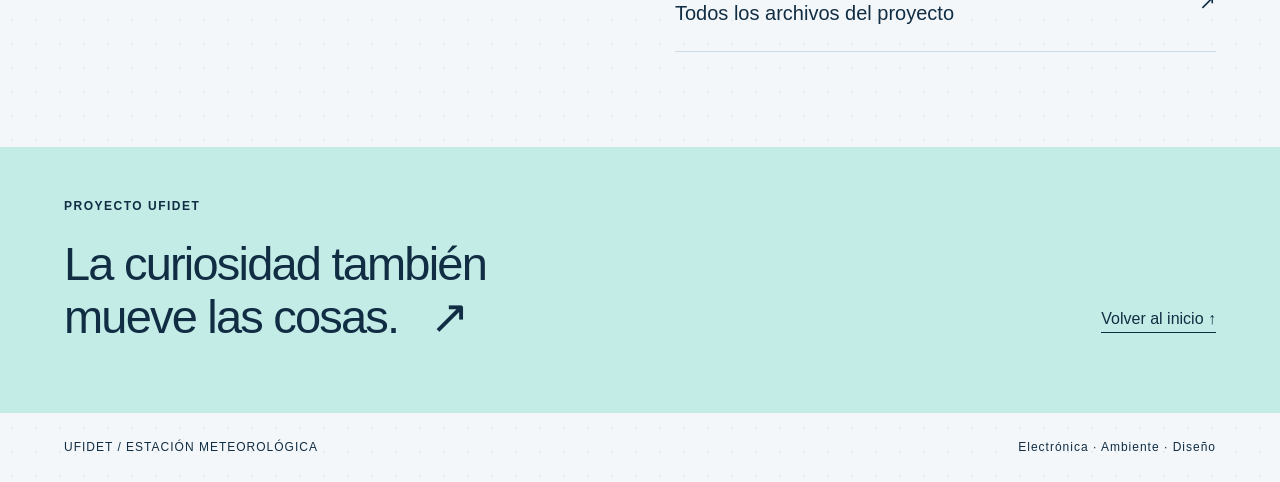
==== commit 0f1aba2b: "Usar imagen 1 en Mirar hacia adentro" ====
--- a/index.html
+++ b/index.html
@@ -12,7 +12,7 @@
 <section class="gallery-section" id="galeria"><div class="wrap section">
 <div class="design-header"><div><div class="eyebrow">03 — DISEÑO Y ESTRUCTURA</div><h2>La forma sigue<br>al viento.</h2></div><div class="design-intro"><span class="design-kicker">MECÁNICA · ELECTRÓNICA · ENTORNO</span><p>Una estructura pensada desde sus partes: captar el movimiento, alojar los sensores y facilitar el montaje. El diseño se explora mediante modelos 3D y referencias de ensamblaje.</p></div></div>
 <div class="design-board"><div class="drawing"><div class="drawing-bar"><span>ESTUDIO DE FORMA / ANEMÓMETRO</span><span>FIG. 01</span></div><img loading="lazy" src="07f2b24e-f745-4b1c-807d-973191fb5b33.jpg" alt="Modelo tridimensional del rotor y una cazoleta, presentados como estudio de las piezas del anemómetro"><span class="drawing-label label-top">01 / ROTOR</span><span class="drawing-label label-bottom">02 / CAZOLETA</span><div class="drawing-footer"><span>MODELO DIGITAL · ARCHIVOS STL</span><span>VISTA DE REFERENCIA / SIN ESCALA</span></div></div><div class="design-spec"><span class="design-kicker">CRITERIOS DE DISEÑO</span><h3>Un sistema.<br>Piezas que se conectan.</h3><dl><div><dt><span>01</span> Captación</dt><dd>Las cazoletas transmiten el movimiento del viento al rotor.</dd></div><div><dt><span>02</span> Detección</dt><dd>El paso de un imán frente al KY-003 permite registrar pulsos de giro.</dd></div><div><dt><span>03</span> Integración</dt><dd>La base, los separadores y la cubierta forman parte del conjunto de piezas disponibles para estudiar el montaje.</dd></div></dl><p class="spec-note">La geometría final, las tolerancias y la respuesta al viento requieren validación física.</p></div></div>
-<div class="detail-grid"><figure><div class="detail-image"><img loading="lazy" src="WhatsApp%20Image%202026-10-26%20at%2020.37.02.jpeg" alt="Imagen de referencia de una estación con anemómetro de cazoletas y carcasa protectora"></div><figcaption><span class="detail-number">A—01</span><div><h3>Mirar hacia adentro.</h3><p>La vista en corte ayuda a estudiar la disposición de los elementos y su relación con la carcasa.</p></div><span class="detail-type">ESTRUCTURA</span></figcaption></figure><figure><div class="detail-image"><img loading="lazy" src="WhatsApp%20Image%202026-10-26%20at%2020.29.18%20%286%29.jpeg" alt="Imagen de referencia de un soporte con rodamiento y sensor"></div><figcaption><span class="detail-number">A—02</span><div><h3>El detalle importa.</h3><p>El soporte del eje y la ubicación del sensor son puntos a revisar durante el ensamblaje.</p></div><span class="detail-type">MONTAJE</span></figcaption></figure></div>
+<div class="detail-grid"><figure><div class="detail-image"><img loading="lazy" src="1.jpeg" alt="Modelo 3D de una pieza anular del conjunto, archivo 1.jpeg"></div><figcaption><span class="detail-number">A—01</span><div><h3>Mirar hacia adentro.</h3><p>La vista en corte ayuda a estudiar la disposición de los elementos y su relación con la carcasa.</p></div><span class="detail-type">ESTRUCTURA</span></figcaption></figure><figure><div class="detail-image"><img loading="lazy" src="WhatsApp%20Image%202026-10-26%20at%2020.29.18%20%286%29.jpeg" alt="Imagen de referencia de un soporte con rodamiento y sensor"></div><figcaption><span class="detail-number">A—02</span><div><h3>El detalle importa.</h3><p>El soporte del eje y la ubicación del sensor son puntos a revisar durante el ensamblaje.</p></div><span class="detail-type">MONTAJE</span></figcaption></figure></div>
 <div class="material-strip"><span class="material-symbol" aria-hidden="true">◎</span><div><span class="design-kicker">DEL ARCHIVO AL OBJETO</span><h3>Diseñado para explorar. Preparado para iterar.</h3><p>Los modelos STL permiten revisar la geometría y planificar la fabricación. El material de impresión y sus parámetros deberán elegirse según las condiciones de uso.</p></div></div>
 <div class="downloads technical-downloads"><div><span class="design-kicker">BIBLIOTECA DE PIEZAS</span><h3>Revisa el diseño en tres dimensiones.</h3><p>Descarga los modelos originales en formato STL.</p></div><div><a href="Rotor.stl" download><span>01</span> Rotor ↓</a><a href="cup.stl" download><span>02</span> Cazoleta ↓</a><a href="bottom_stand.stl" download><span>03</span> Base ↓</a><a href="screen_top.stl" download><span>04</span> Cubierta ↓</a></div></div>
 </div></section>
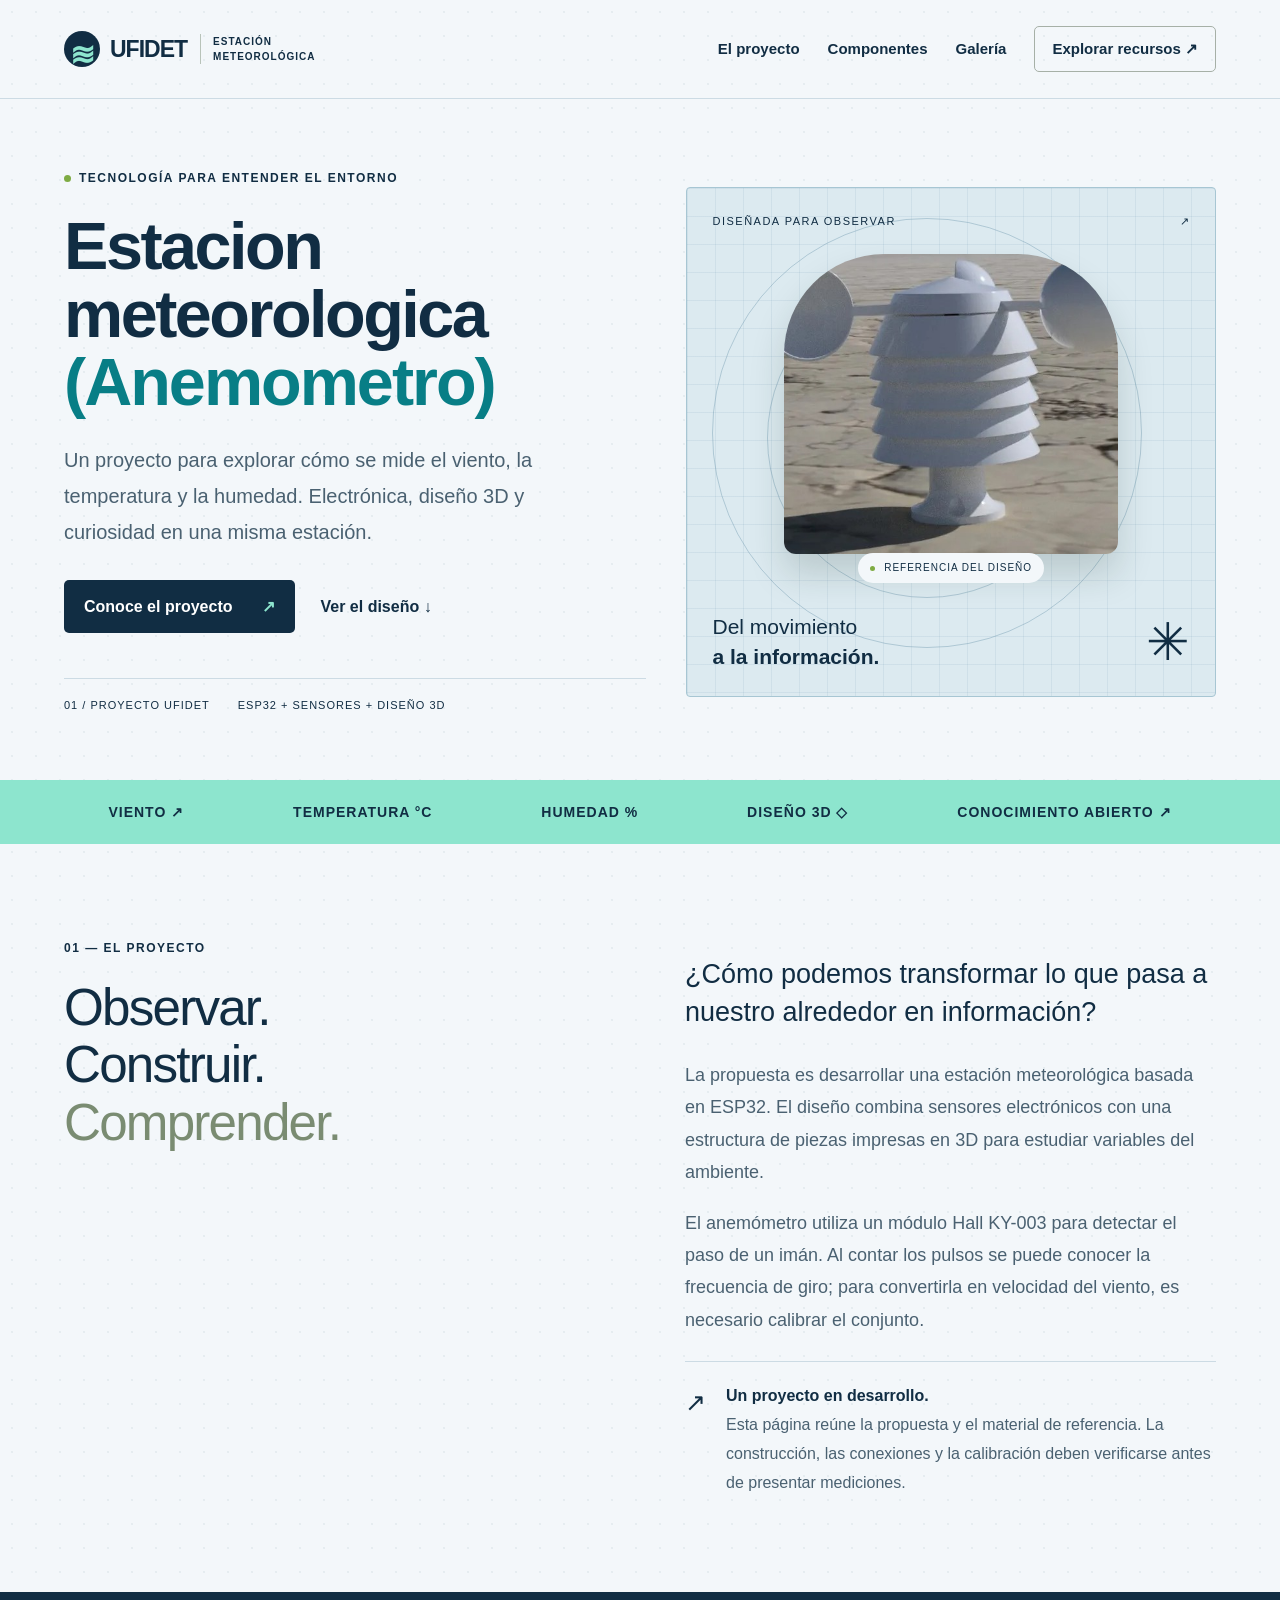
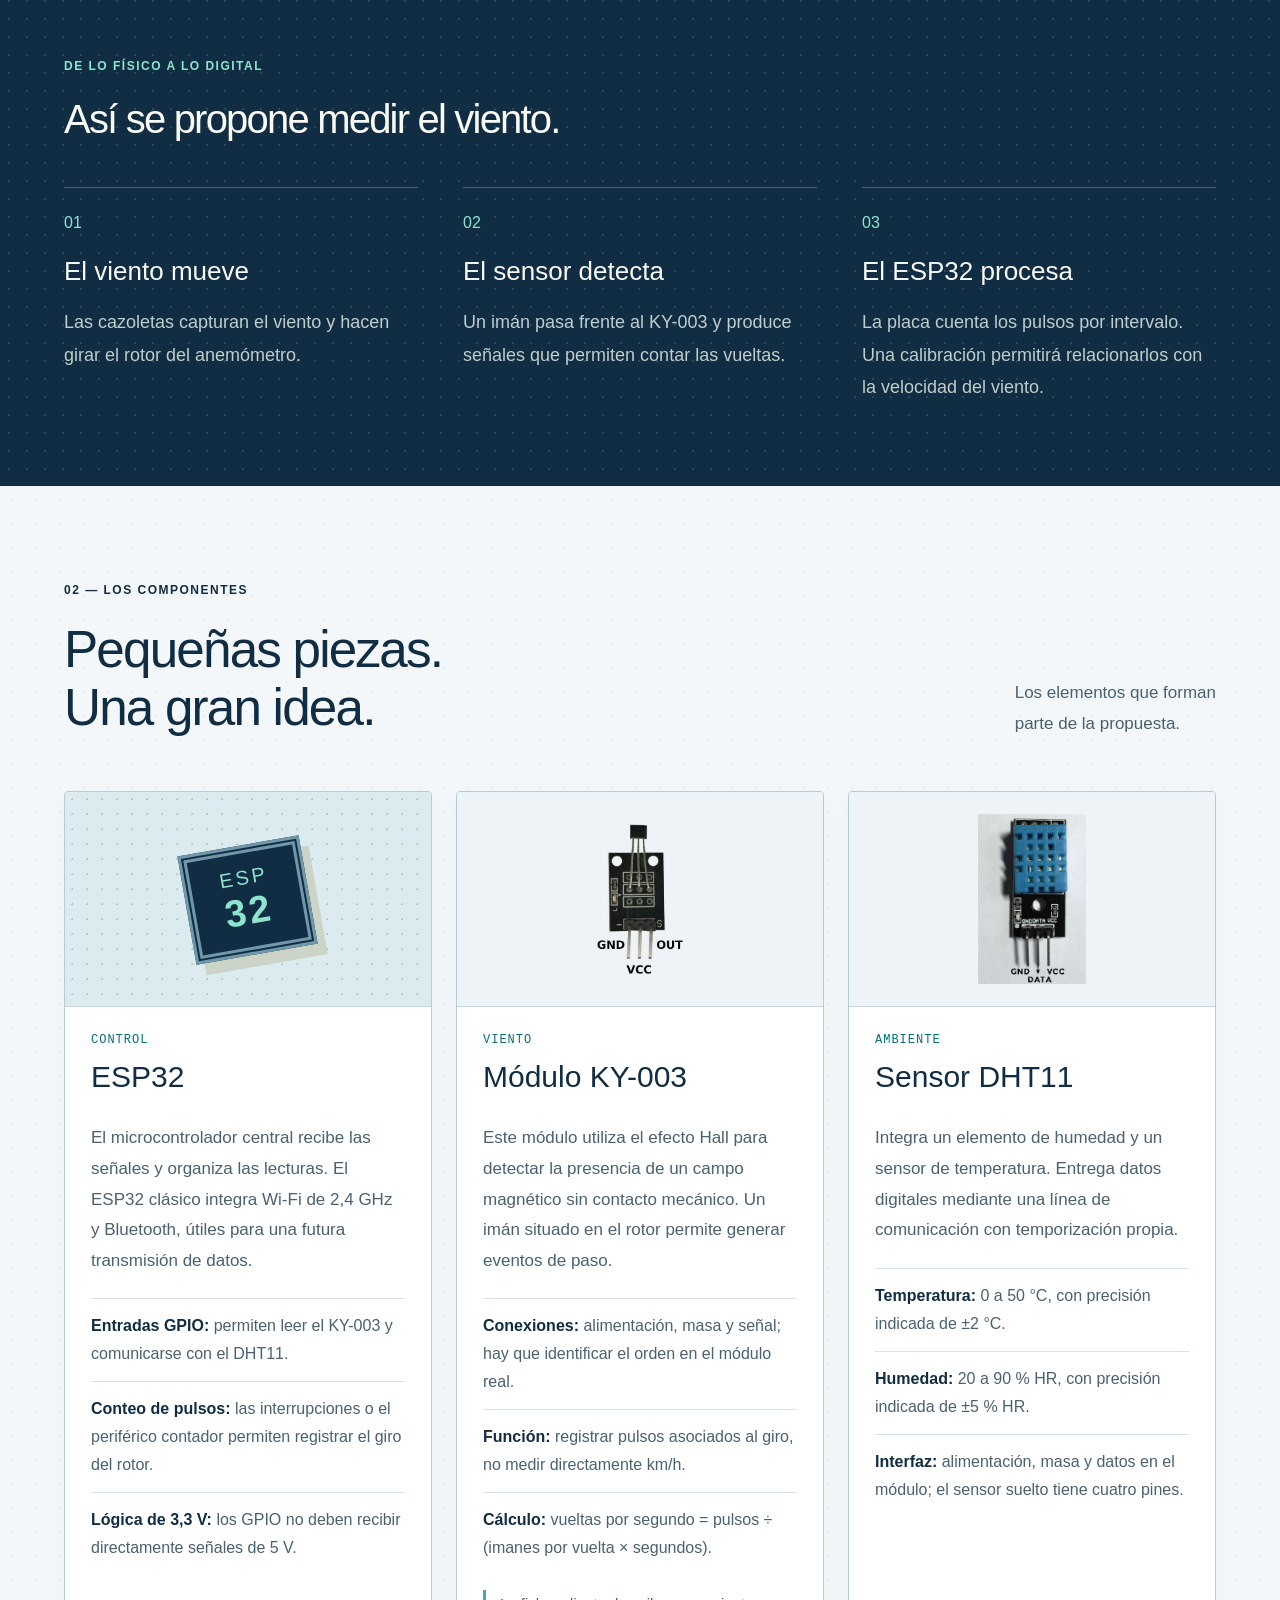
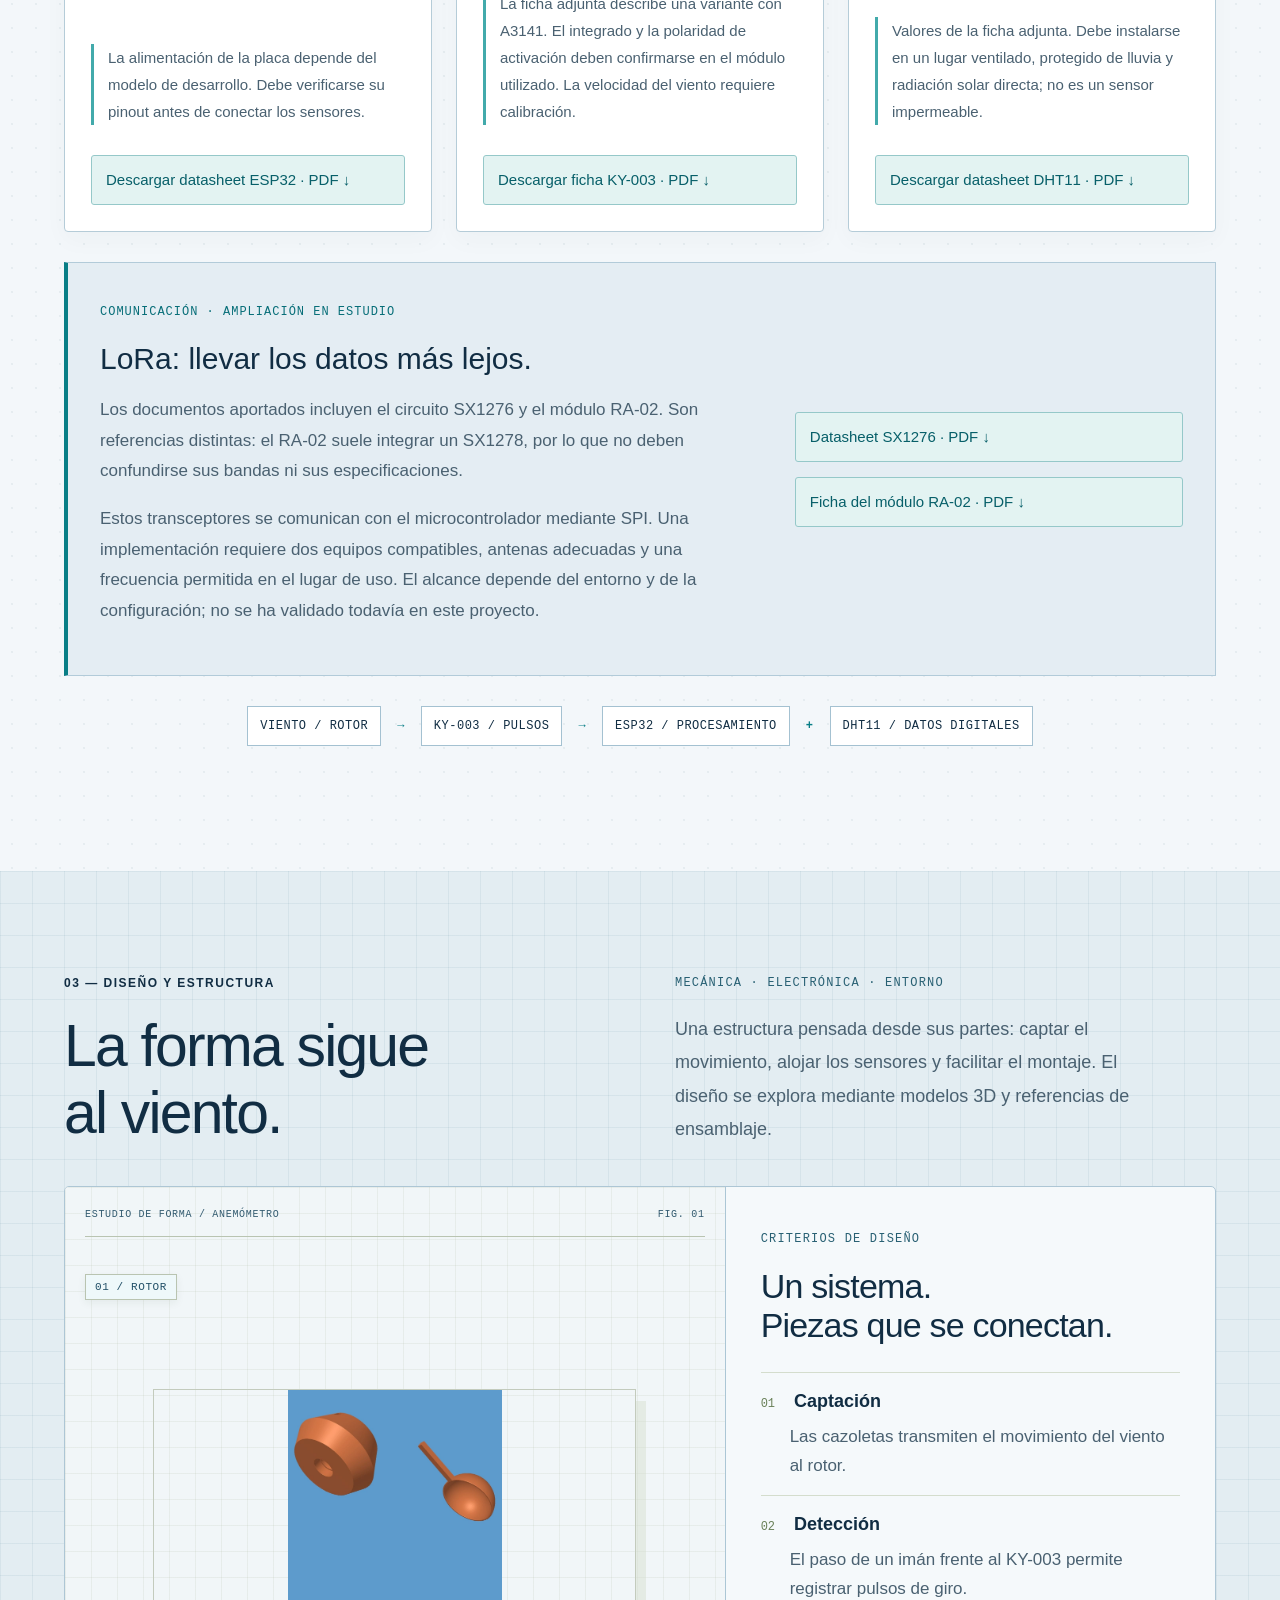
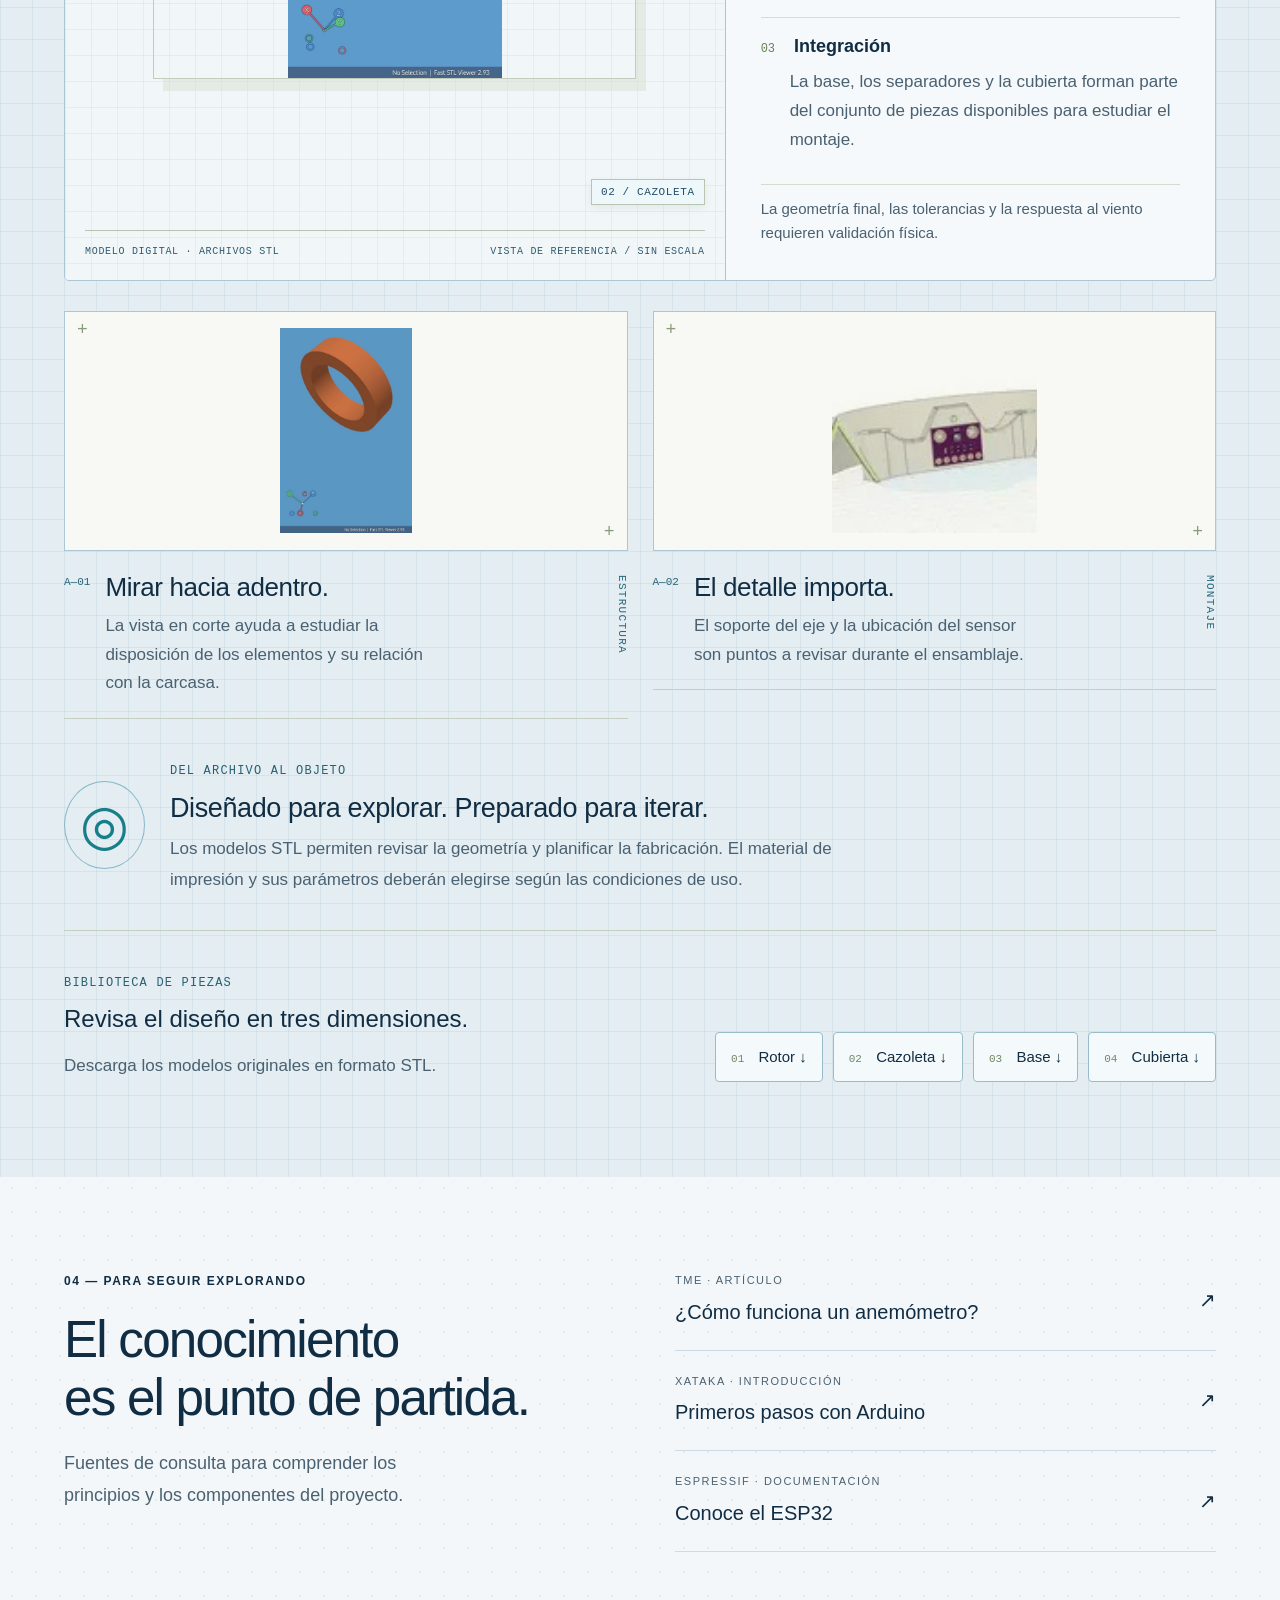
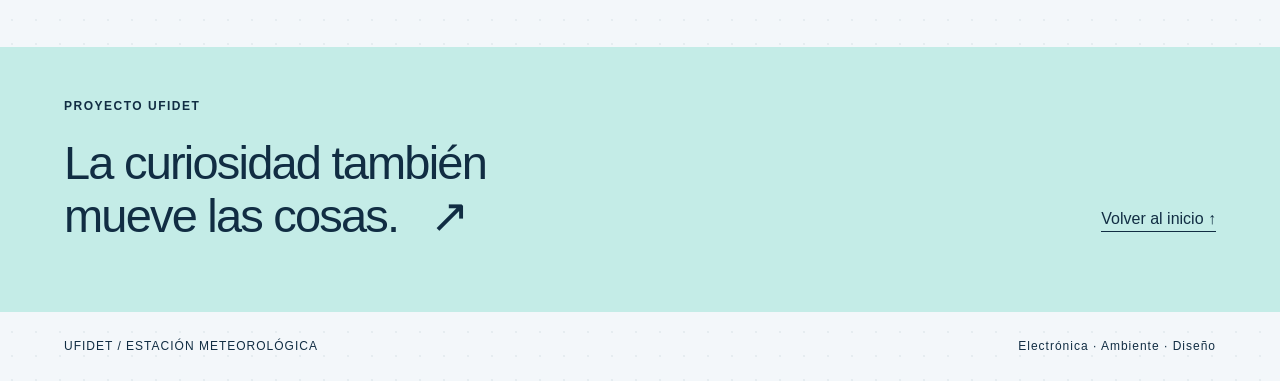
==== commit 7aa534e2: "Quitar enlace al repositorio de la sección de recursos" ====
--- a/index.html
+++ b/index.html
@@ -16,7 +16,7 @@
 <div class="material-strip"><span class="material-symbol" aria-hidden="true">◎</span><div><span class="design-kicker">DEL ARCHIVO AL OBJETO</span><h3>Diseñado para explorar. Preparado para iterar.</h3><p>Los modelos STL permiten revisar la geometría y planificar la fabricación. El material de impresión y sus parámetros deberán elegirse según las condiciones de uso.</p></div></div>
 <div class="downloads technical-downloads"><div><span class="design-kicker">BIBLIOTECA DE PIEZAS</span><h3>Revisa el diseño en tres dimensiones.</h3><p>Descarga los modelos originales en formato STL.</p></div><div><a href="Rotor.stl" download><span>01</span> Rotor ↓</a><a href="cup.stl" download><span>02</span> Cazoleta ↓</a><a href="bottom_stand.stl" download><span>03</span> Base ↓</a><a href="screen_top.stl" download><span>04</span> Cubierta ↓</a></div></div>
 </div></section>
-<section class="wrap section resources" id="recursos"><div><div class="eyebrow">04 — PARA SEGUIR EXPLORANDO</div><h2>El conocimiento<br>es el punto de partida.</h2><p>Fuentes de consulta para comprender los principios y los componentes del proyecto.</p></div><div class="resource-list"><a href="https://www.tme.eu/es/news/library-articles/page/58866/anemometros-que-son-para-que-sirven-y-como-estan-construidos/"><span><small>TME · ARTÍCULO</small>¿Cómo funciona un anemómetro?</span><span>↗</span></a><a href="https://www.xataka.com/basics/que-arduino-como-funciona-que-puedes-hacer-uno"><span><small>XATAKA · INTRODUCCIÓN</small>Primeros pasos con Arduino</span><span>↗</span></a><a href="https://documentation.espressif.com/esp32_datasheet_en.pdf"><span><small>ESPRESSIF · DOCUMENTACIÓN</small>Conoce el ESP32</span><span>↗</span></a><a href="https://github.com/ProyectoUfidet/Estaci-n-Metereologica-"><span><small>GITHUB · REPOSITORIO</small>Todos los archivos del proyecto</span><span>↗</span></a></div></section>
+<section class="wrap section resources" id="recursos"><div><div class="eyebrow">04 — PARA SEGUIR EXPLORANDO</div><h2>El conocimiento<br>es el punto de partida.</h2><p>Fuentes de consulta para comprender los principios y los componentes del proyecto.</p></div><div class="resource-list"><a href="https://www.tme.eu/es/news/library-articles/page/58866/anemometros-que-son-para-que-sirven-y-como-estan-construidos/"><span><small>TME · ARTÍCULO</small>¿Cómo funciona un anemómetro?</span><span>↗</span></a><a href="https://www.xataka.com/basics/que-arduino-como-funciona-que-puedes-hacer-uno"><span><small>XATAKA · INTRODUCCIÓN</small>Primeros pasos con Arduino</span><span>↗</span></a><a href="https://documentation.espressif.com/esp32_datasheet_en.pdf"><span><small>ESPRESSIF · DOCUMENTACIÓN</small>Conoce el ESP32</span><span>↗</span></a></div></section>
 <section class="closing"><div class="wrap"><span class="eyebrow">PROYECTO UFIDET</span><h2>La curiosidad también<br>mueve las cosas. <span>↗</span></h2><a href="#inicio">Volver al inicio ↑</a></div></section>
 </main><footer class="wrap"><span>UFIDET / ESTACIÓN METEOROLÓGICA</span><span>Electrónica · Ambiente · Diseño</span></footer>
 </body></html>
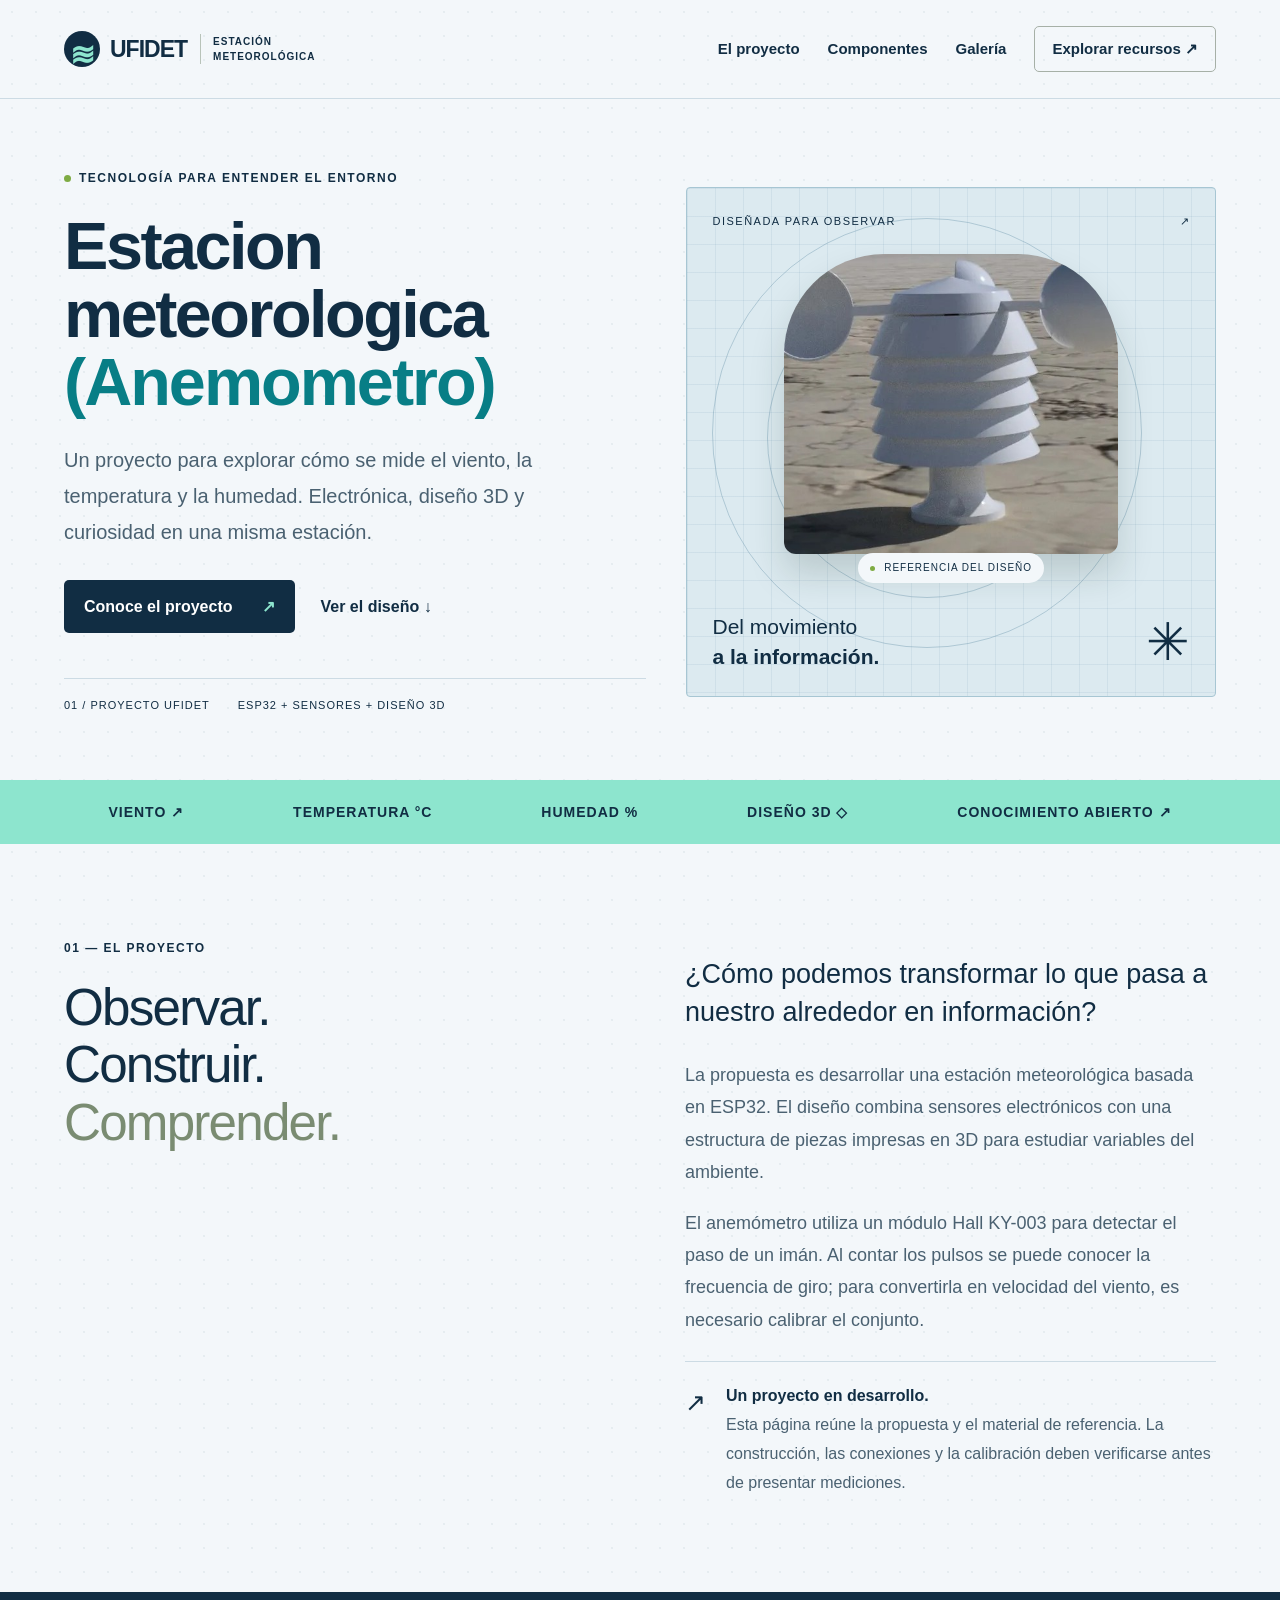
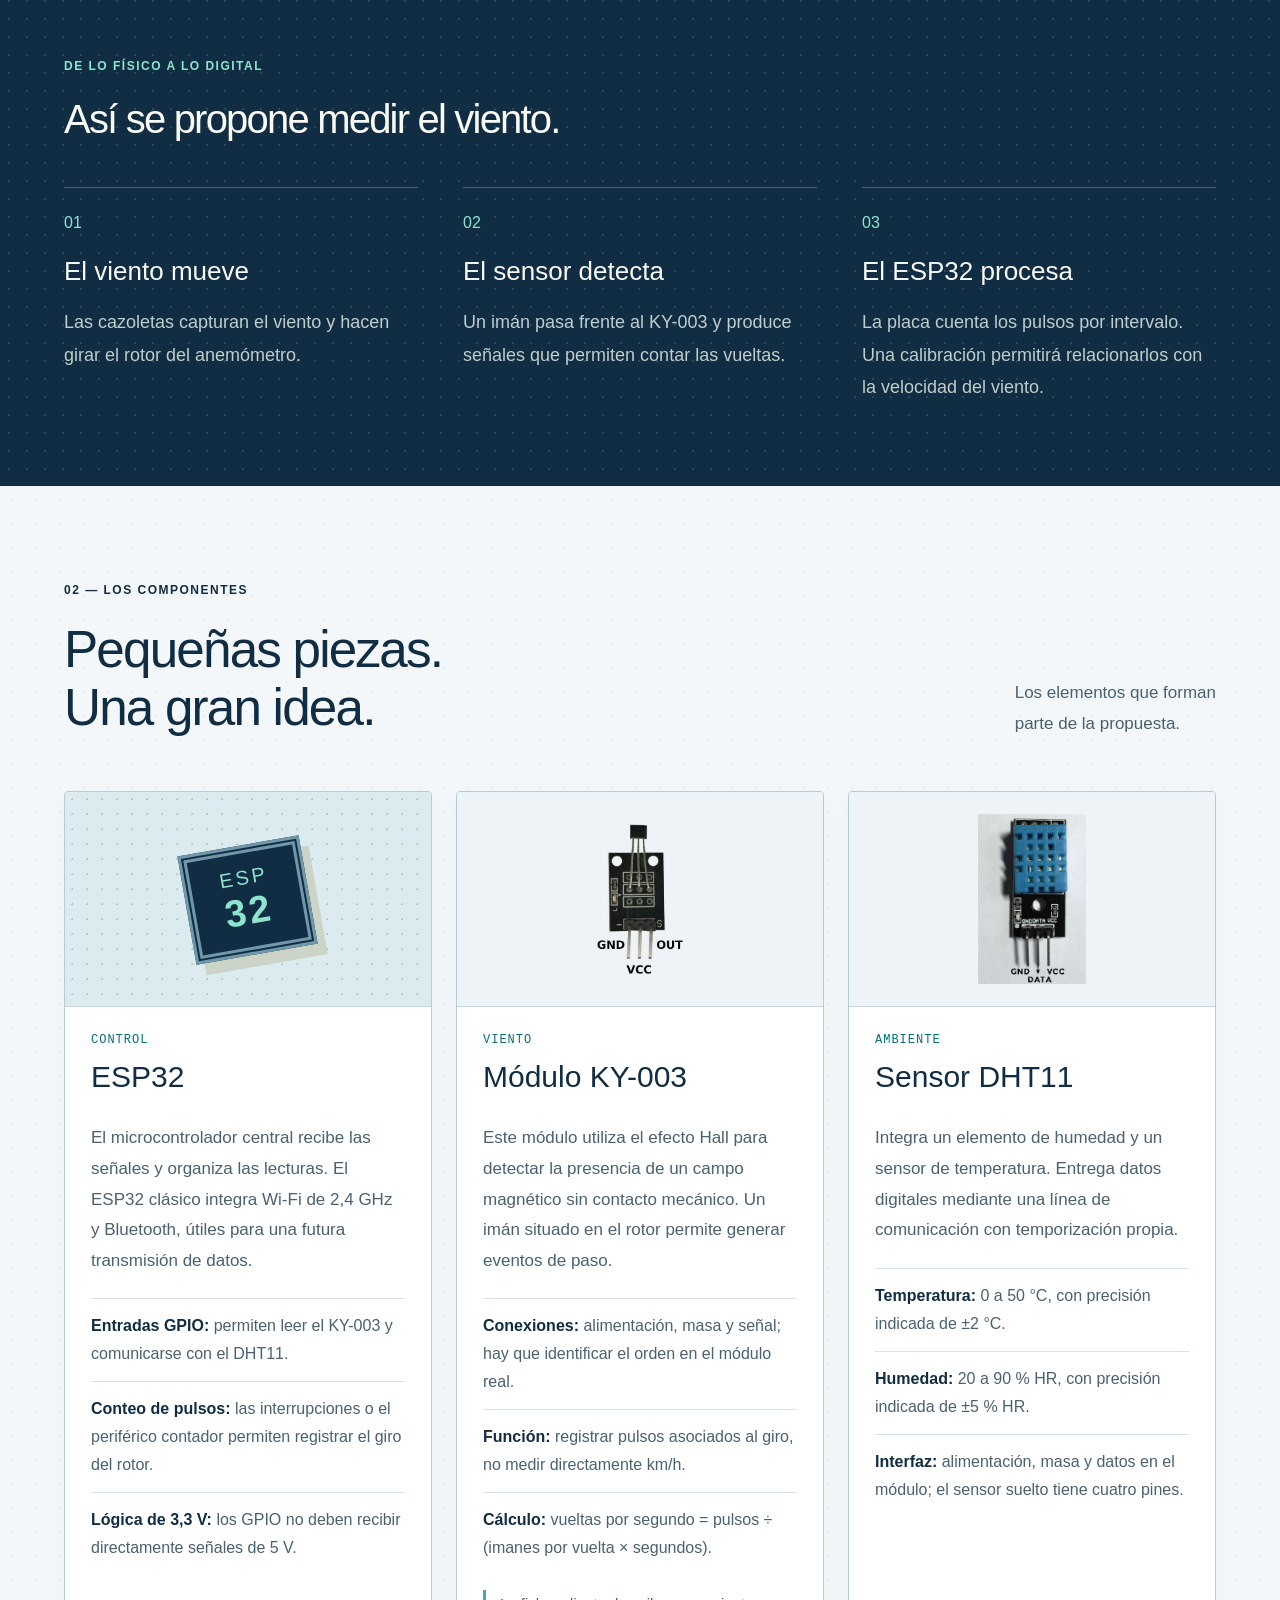
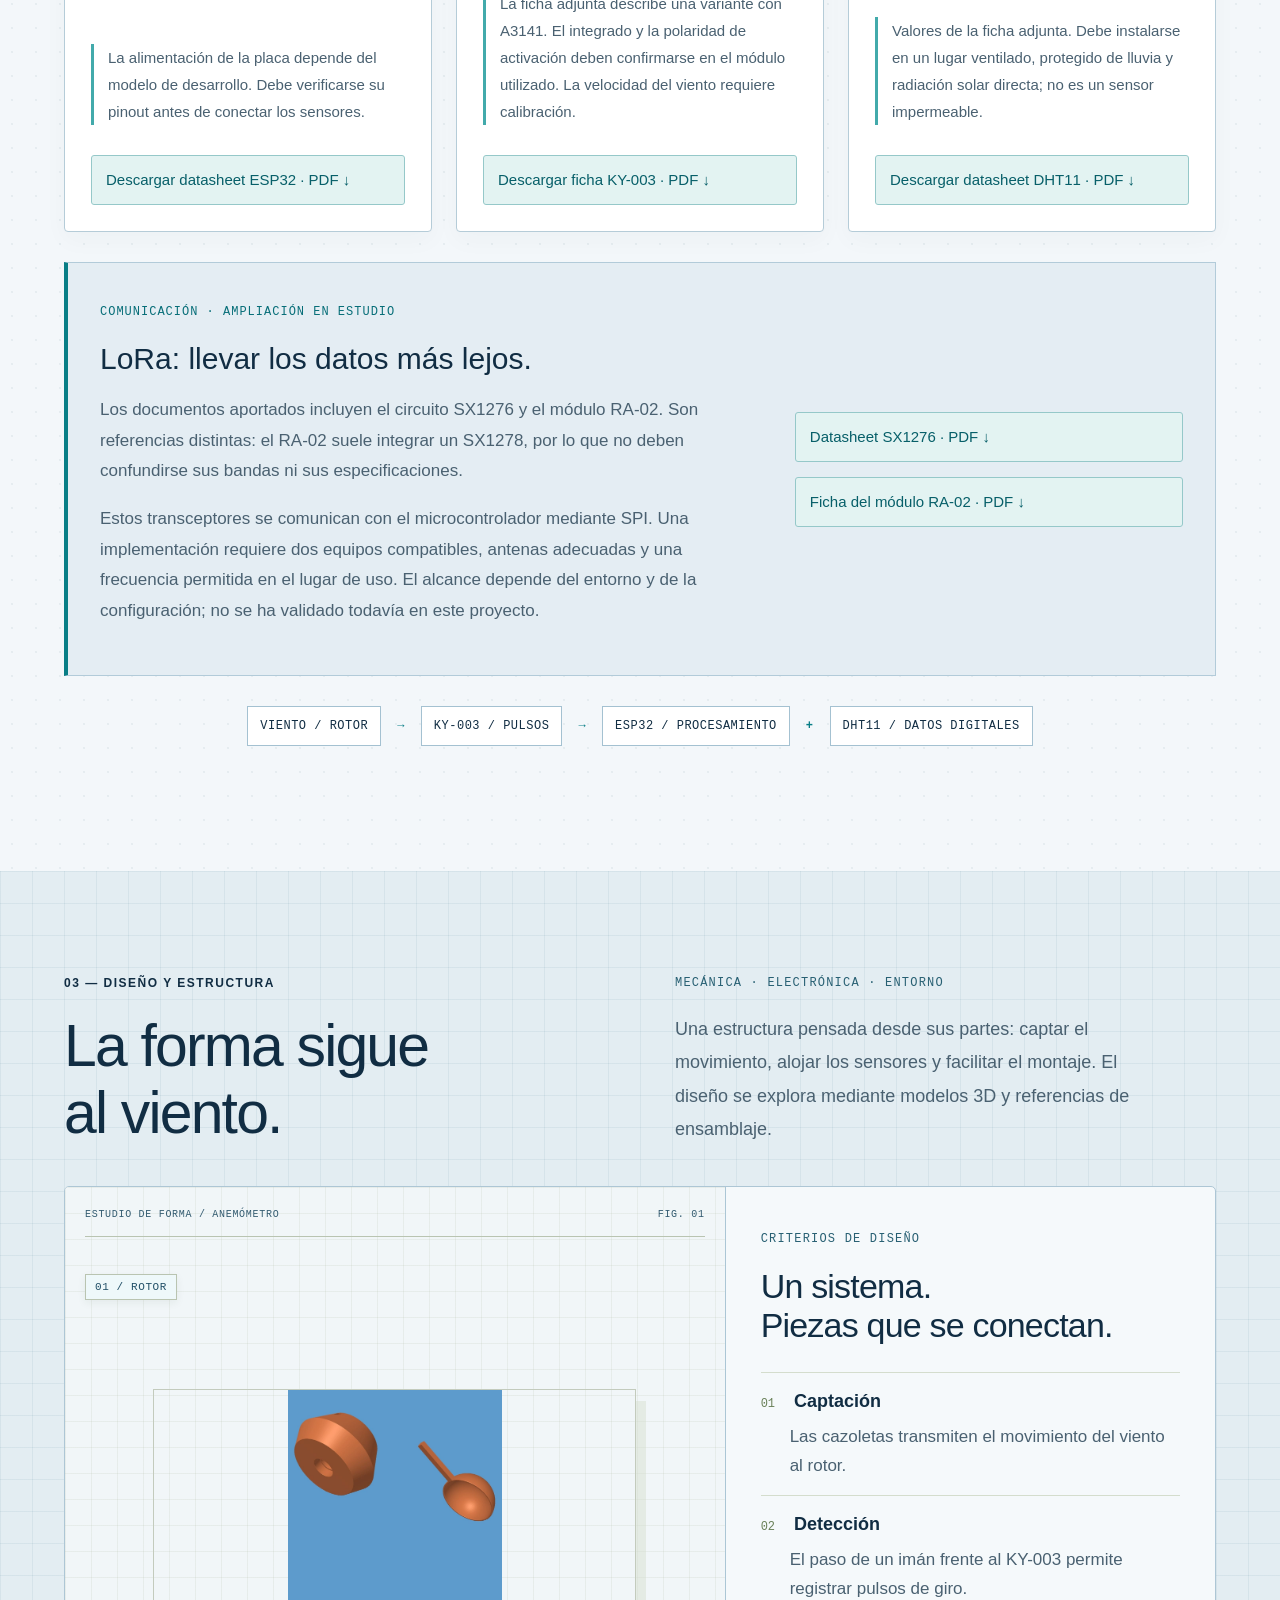
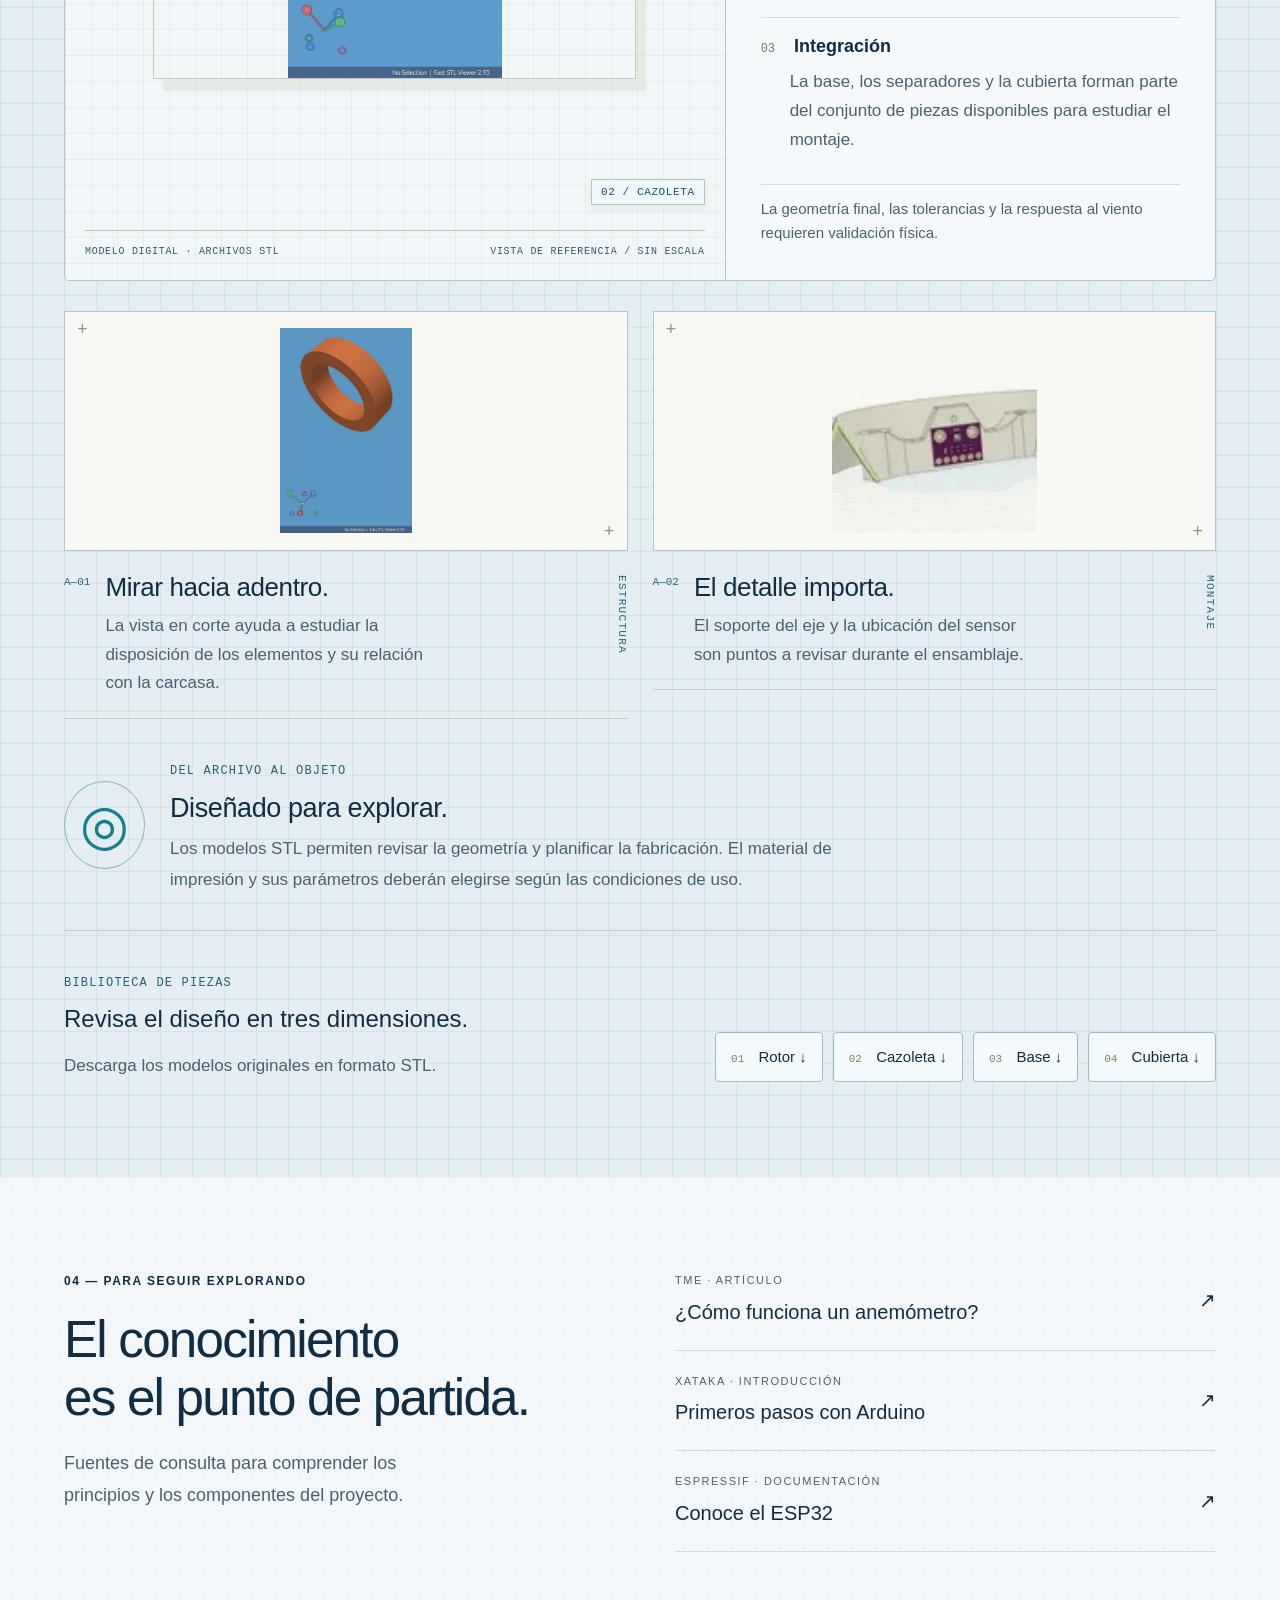
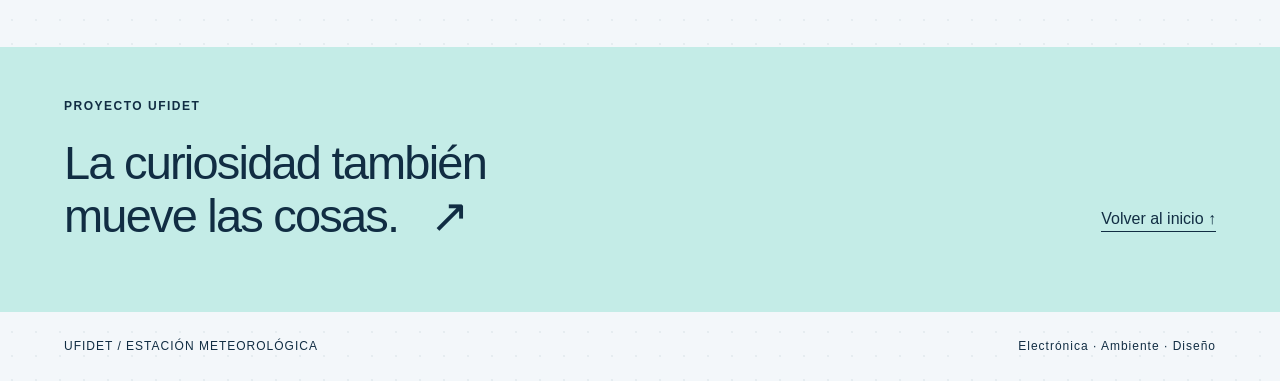
==== commit 433ab41b: "Quitar frase Preparado para iterar" ====
--- a/index.html
+++ b/index.html
@@ -13,7 +13,7 @@
 <div class="design-header"><div><div class="eyebrow">03 — DISEÑO Y ESTRUCTURA</div><h2>La forma sigue<br>al viento.</h2></div><div class="design-intro"><span class="design-kicker">MECÁNICA · ELECTRÓNICA · ENTORNO</span><p>Una estructura pensada desde sus partes: captar el movimiento, alojar los sensores y facilitar el montaje. El diseño se explora mediante modelos 3D y referencias de ensamblaje.</p></div></div>
 <div class="design-board"><div class="drawing"><div class="drawing-bar"><span>ESTUDIO DE FORMA / ANEMÓMETRO</span><span>FIG. 01</span></div><img loading="lazy" src="07f2b24e-f745-4b1c-807d-973191fb5b33.jpg" alt="Modelo tridimensional del rotor y una cazoleta, presentados como estudio de las piezas del anemómetro"><span class="drawing-label label-top">01 / ROTOR</span><span class="drawing-label label-bottom">02 / CAZOLETA</span><div class="drawing-footer"><span>MODELO DIGITAL · ARCHIVOS STL</span><span>VISTA DE REFERENCIA / SIN ESCALA</span></div></div><div class="design-spec"><span class="design-kicker">CRITERIOS DE DISEÑO</span><h3>Un sistema.<br>Piezas que se conectan.</h3><dl><div><dt><span>01</span> Captación</dt><dd>Las cazoletas transmiten el movimiento del viento al rotor.</dd></div><div><dt><span>02</span> Detección</dt><dd>El paso de un imán frente al KY-003 permite registrar pulsos de giro.</dd></div><div><dt><span>03</span> Integración</dt><dd>La base, los separadores y la cubierta forman parte del conjunto de piezas disponibles para estudiar el montaje.</dd></div></dl><p class="spec-note">La geometría final, las tolerancias y la respuesta al viento requieren validación física.</p></div></div>
 <div class="detail-grid"><figure><div class="detail-image"><img loading="lazy" src="1.jpeg" alt="Modelo 3D de una pieza anular del conjunto, archivo 1.jpeg"></div><figcaption><span class="detail-number">A—01</span><div><h3>Mirar hacia adentro.</h3><p>La vista en corte ayuda a estudiar la disposición de los elementos y su relación con la carcasa.</p></div><span class="detail-type">ESTRUCTURA</span></figcaption></figure><figure><div class="detail-image"><img loading="lazy" src="WhatsApp%20Image%202026-10-26%20at%2020.29.18%20%286%29.jpeg" alt="Imagen de referencia de un soporte con rodamiento y sensor"></div><figcaption><span class="detail-number">A—02</span><div><h3>El detalle importa.</h3><p>El soporte del eje y la ubicación del sensor son puntos a revisar durante el ensamblaje.</p></div><span class="detail-type">MONTAJE</span></figcaption></figure></div>
-<div class="material-strip"><span class="material-symbol" aria-hidden="true">◎</span><div><span class="design-kicker">DEL ARCHIVO AL OBJETO</span><h3>Diseñado para explorar. Preparado para iterar.</h3><p>Los modelos STL permiten revisar la geometría y planificar la fabricación. El material de impresión y sus parámetros deberán elegirse según las condiciones de uso.</p></div></div>
+<div class="material-strip"><span class="material-symbol" aria-hidden="true">◎</span><div><span class="design-kicker">DEL ARCHIVO AL OBJETO</span><h3>Diseñado para explorar.</h3><p>Los modelos STL permiten revisar la geometría y planificar la fabricación. El material de impresión y sus parámetros deberán elegirse según las condiciones de uso.</p></div></div>
 <div class="downloads technical-downloads"><div><span class="design-kicker">BIBLIOTECA DE PIEZAS</span><h3>Revisa el diseño en tres dimensiones.</h3><p>Descarga los modelos originales en formato STL.</p></div><div><a href="Rotor.stl" download><span>01</span> Rotor ↓</a><a href="cup.stl" download><span>02</span> Cazoleta ↓</a><a href="bottom_stand.stl" download><span>03</span> Base ↓</a><a href="screen_top.stl" download><span>04</span> Cubierta ↓</a></div></div>
 </div></section>
 <section class="wrap section resources" id="recursos"><div><div class="eyebrow">04 — PARA SEGUIR EXPLORANDO</div><h2>El conocimiento<br>es el punto de partida.</h2><p>Fuentes de consulta para comprender los principios y los componentes del proyecto.</p></div><div class="resource-list"><a href="https://www.tme.eu/es/news/library-articles/page/58866/anemometros-que-son-para-que-sirven-y-como-estan-construidos/"><span><small>TME · ARTÍCULO</small>¿Cómo funciona un anemómetro?</span><span>↗</span></a><a href="https://www.xataka.com/basics/que-arduino-como-funciona-que-puedes-hacer-uno"><span><small>XATAKA · INTRODUCCIÓN</small>Primeros pasos con Arduino</span><span>↗</span></a><a href="https://documentation.espressif.com/esp32_datasheet_en.pdf"><span><small>ESPRESSIF · DOCUMENTACIÓN</small>Conoce el ESP32</span><span>↗</span></a></div></section>
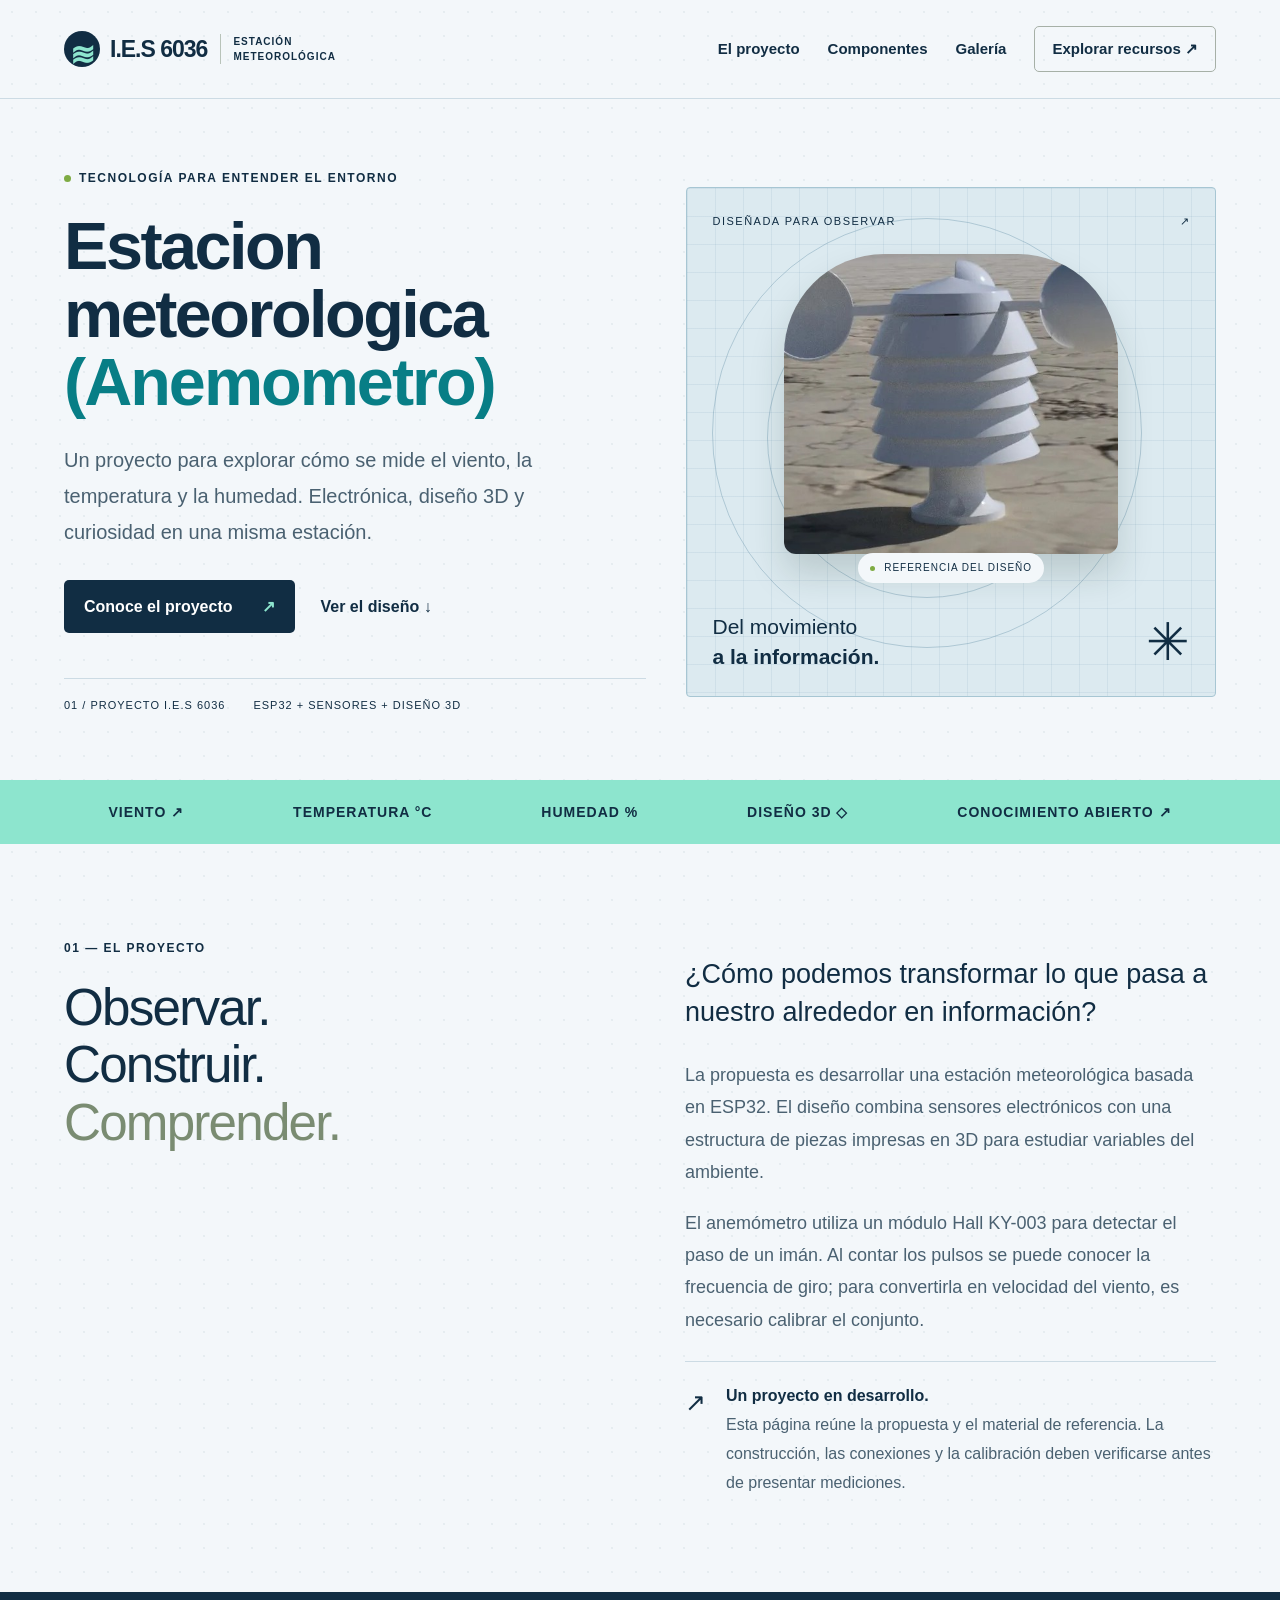
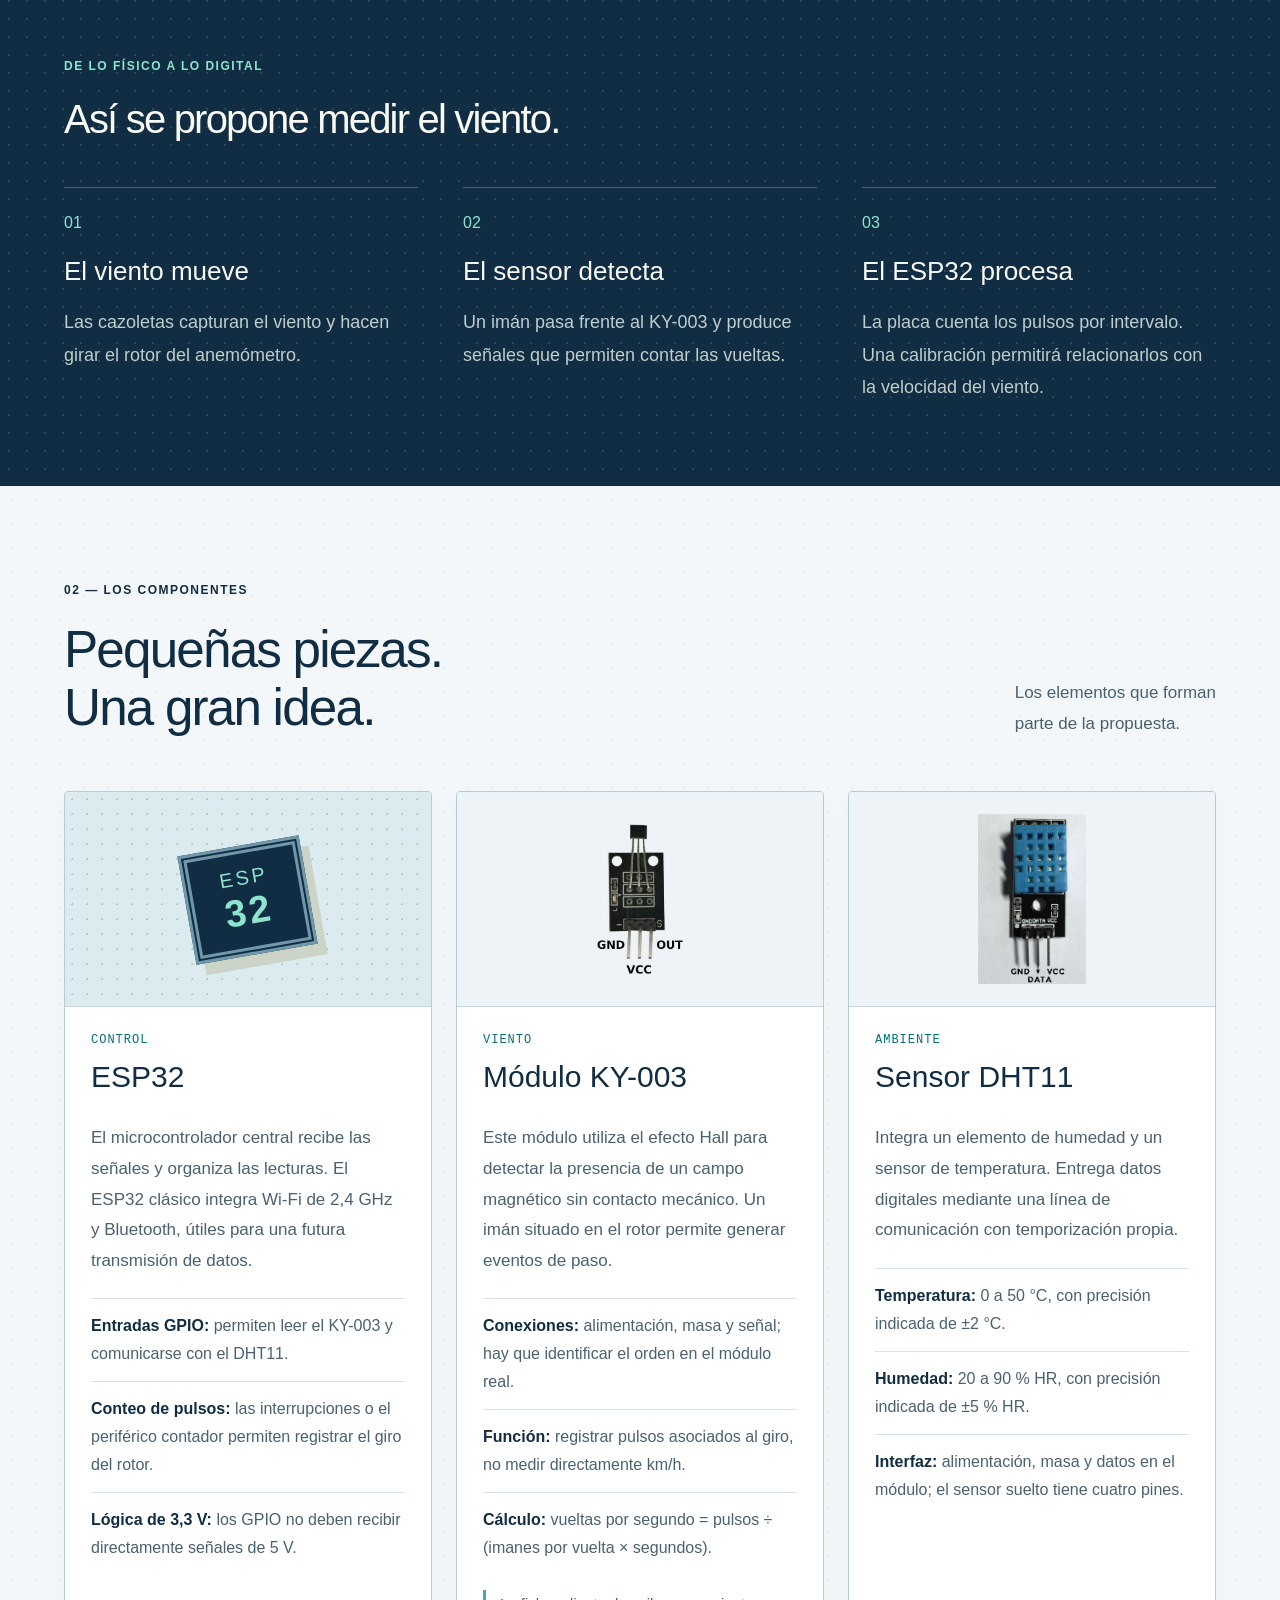
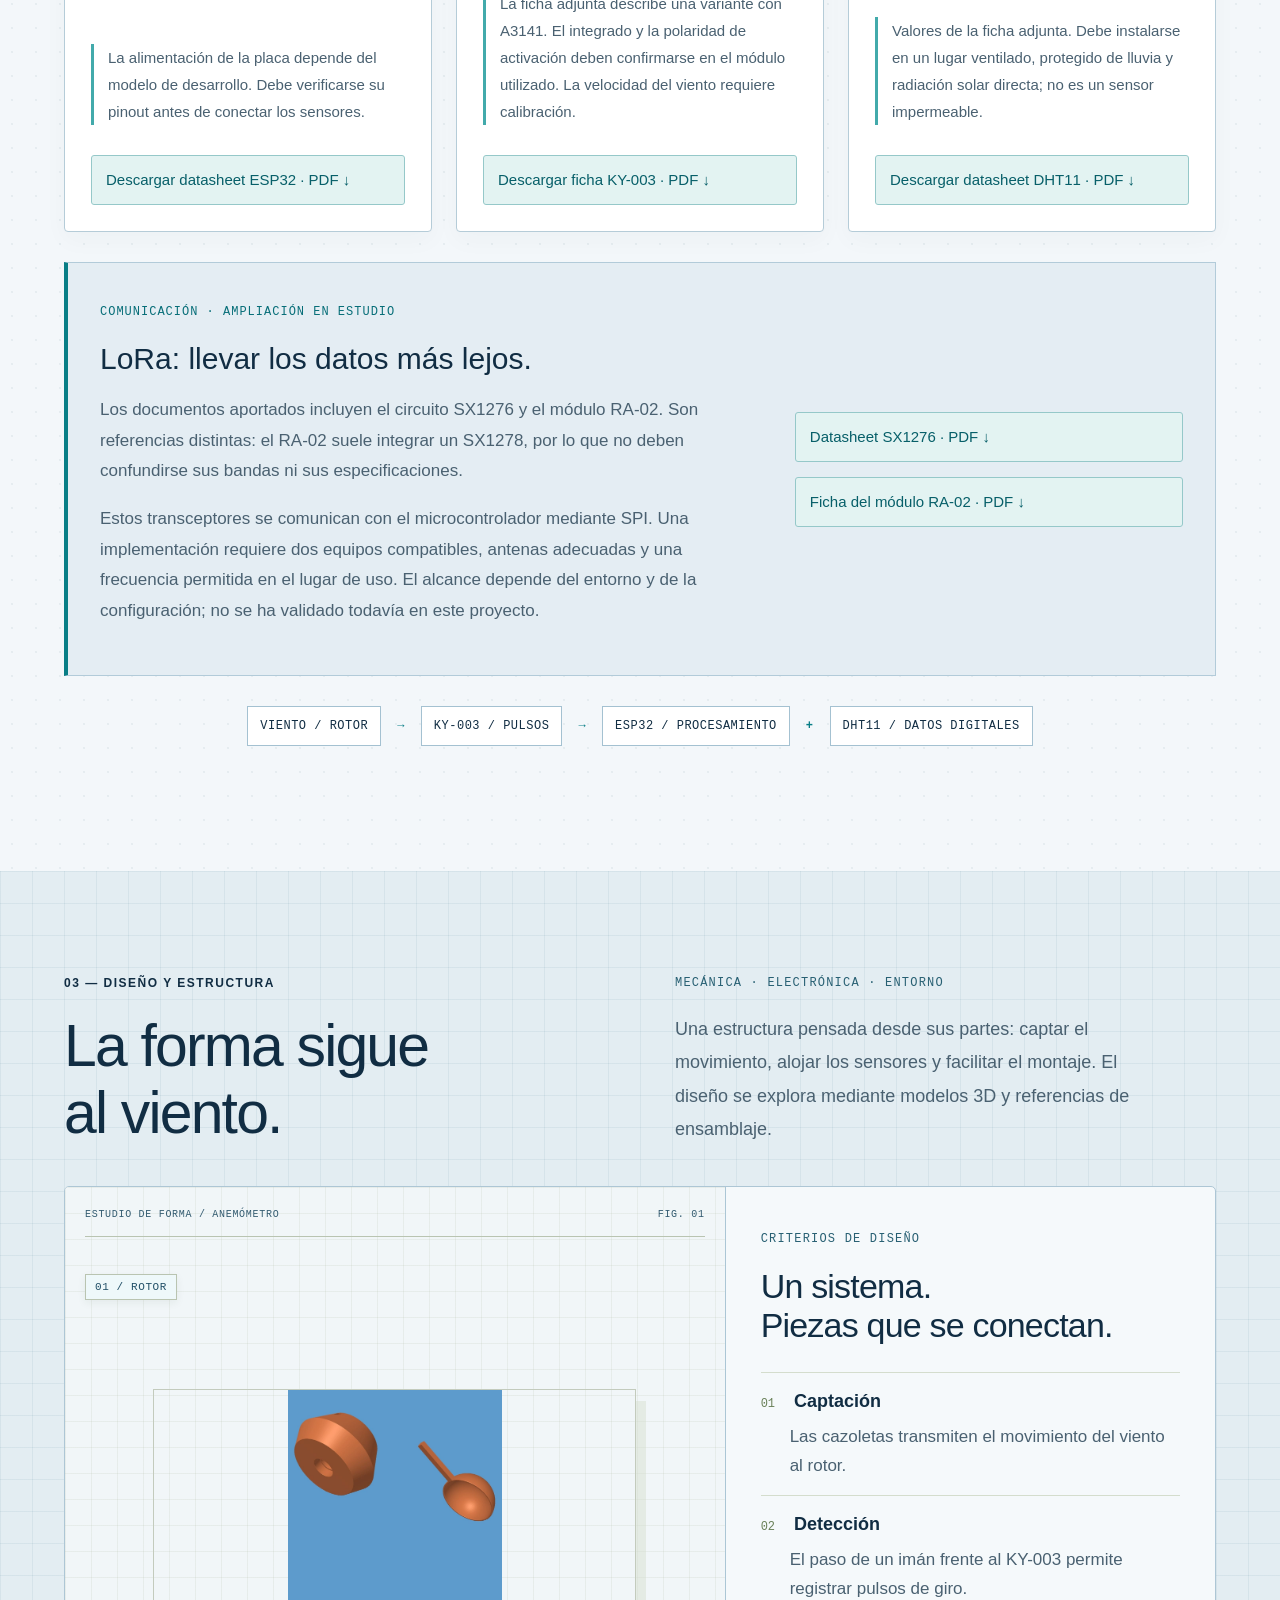
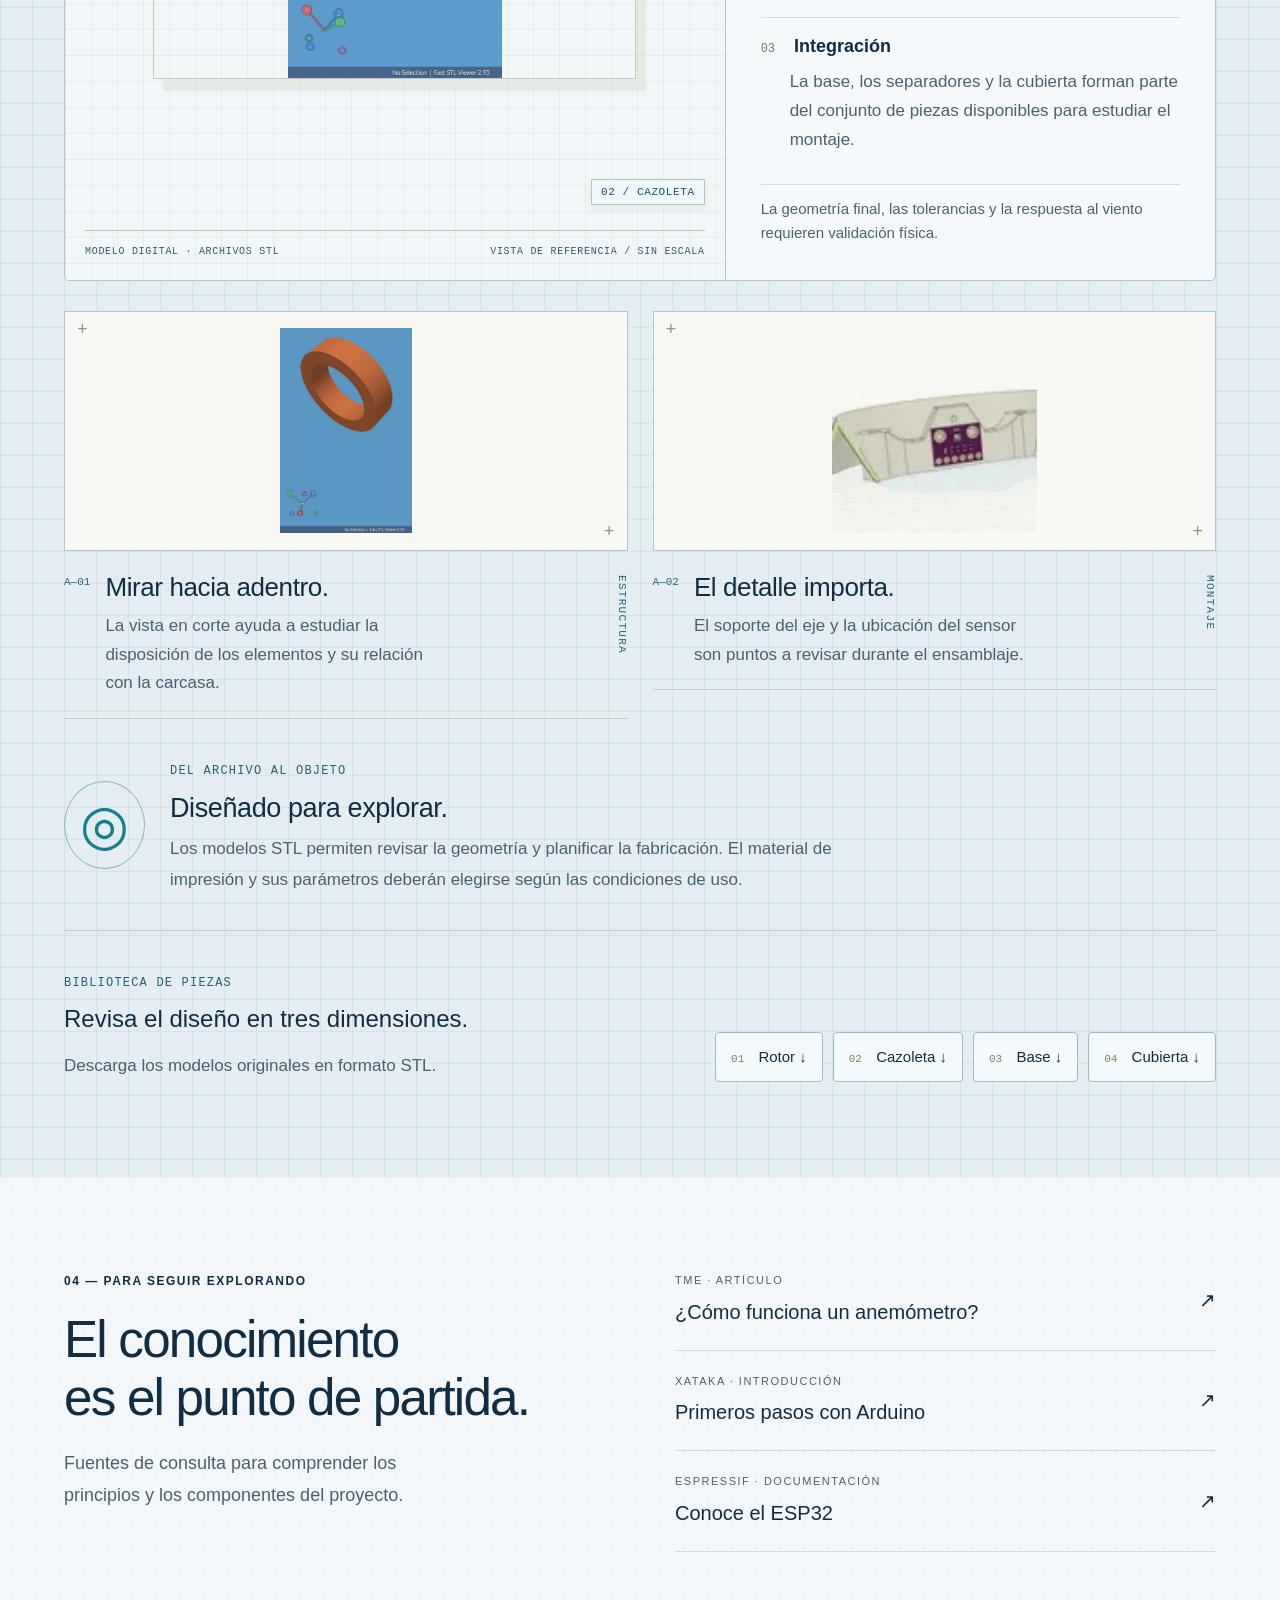
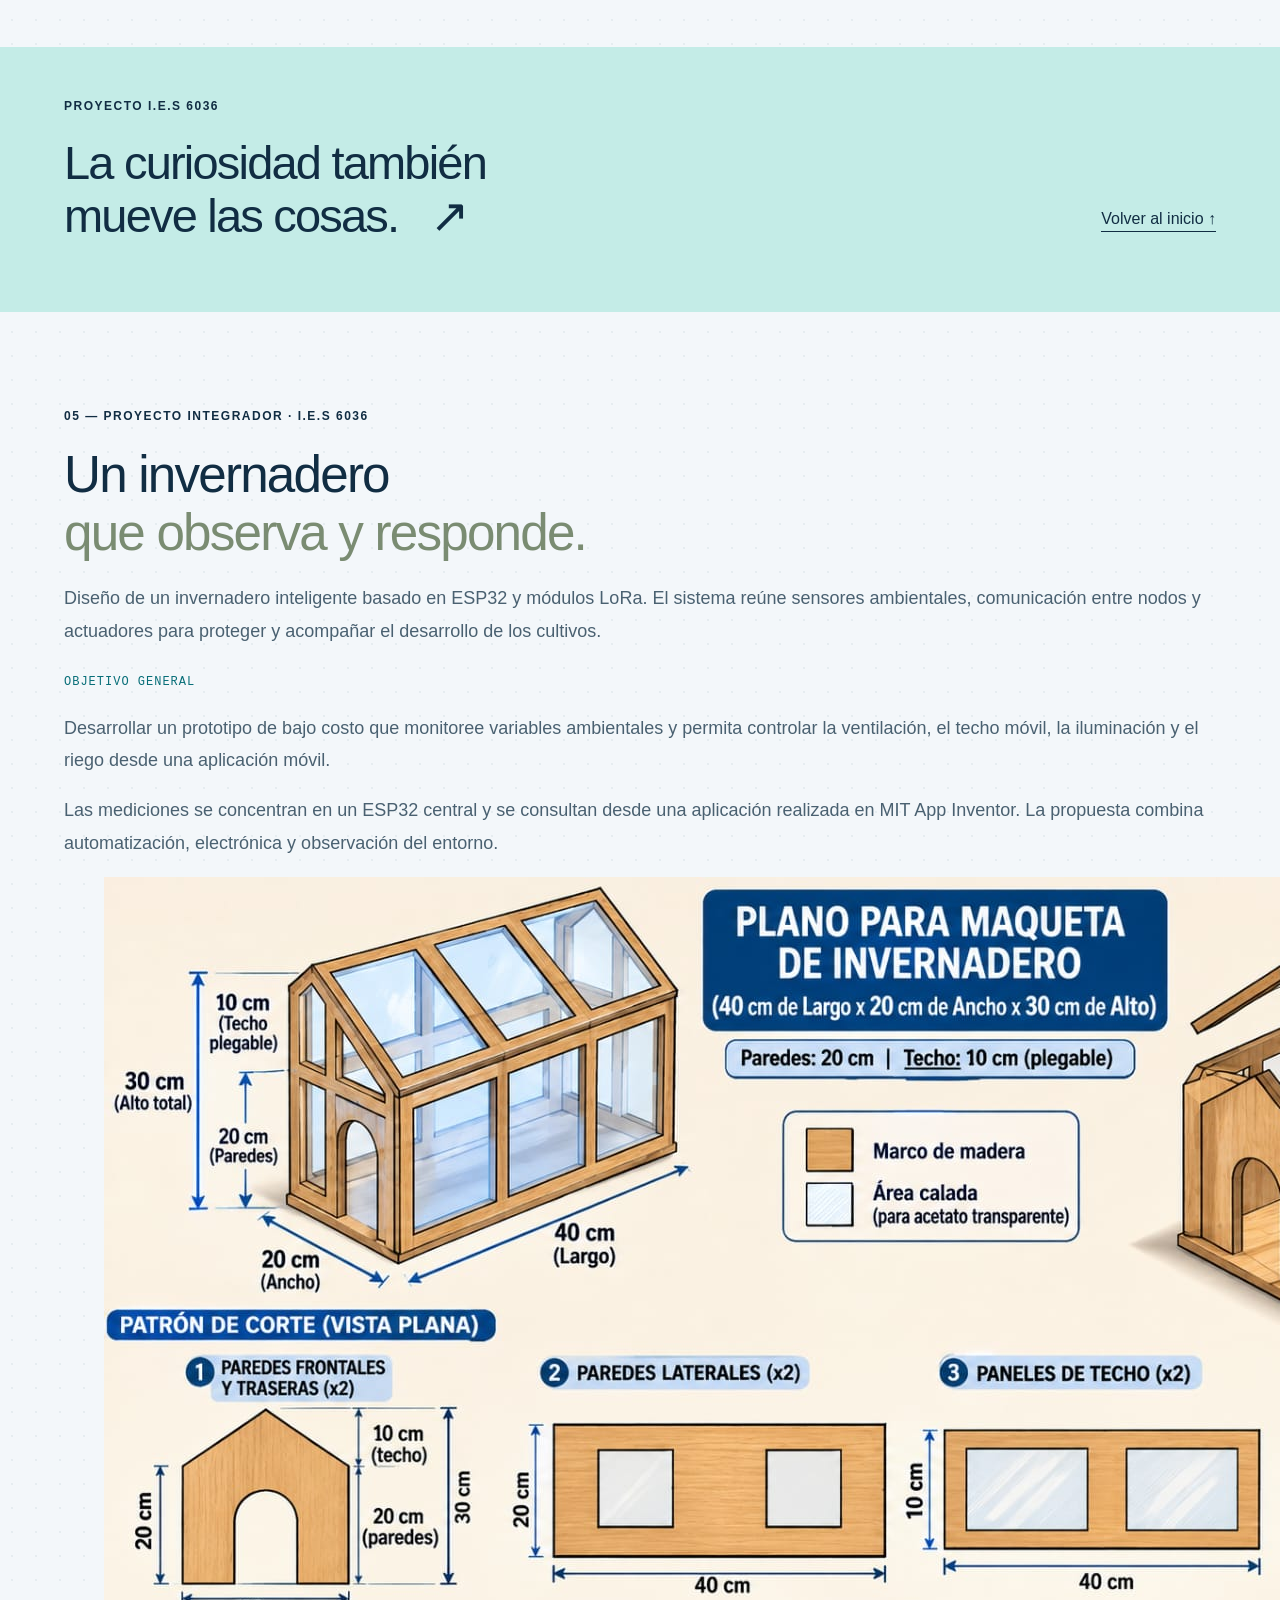
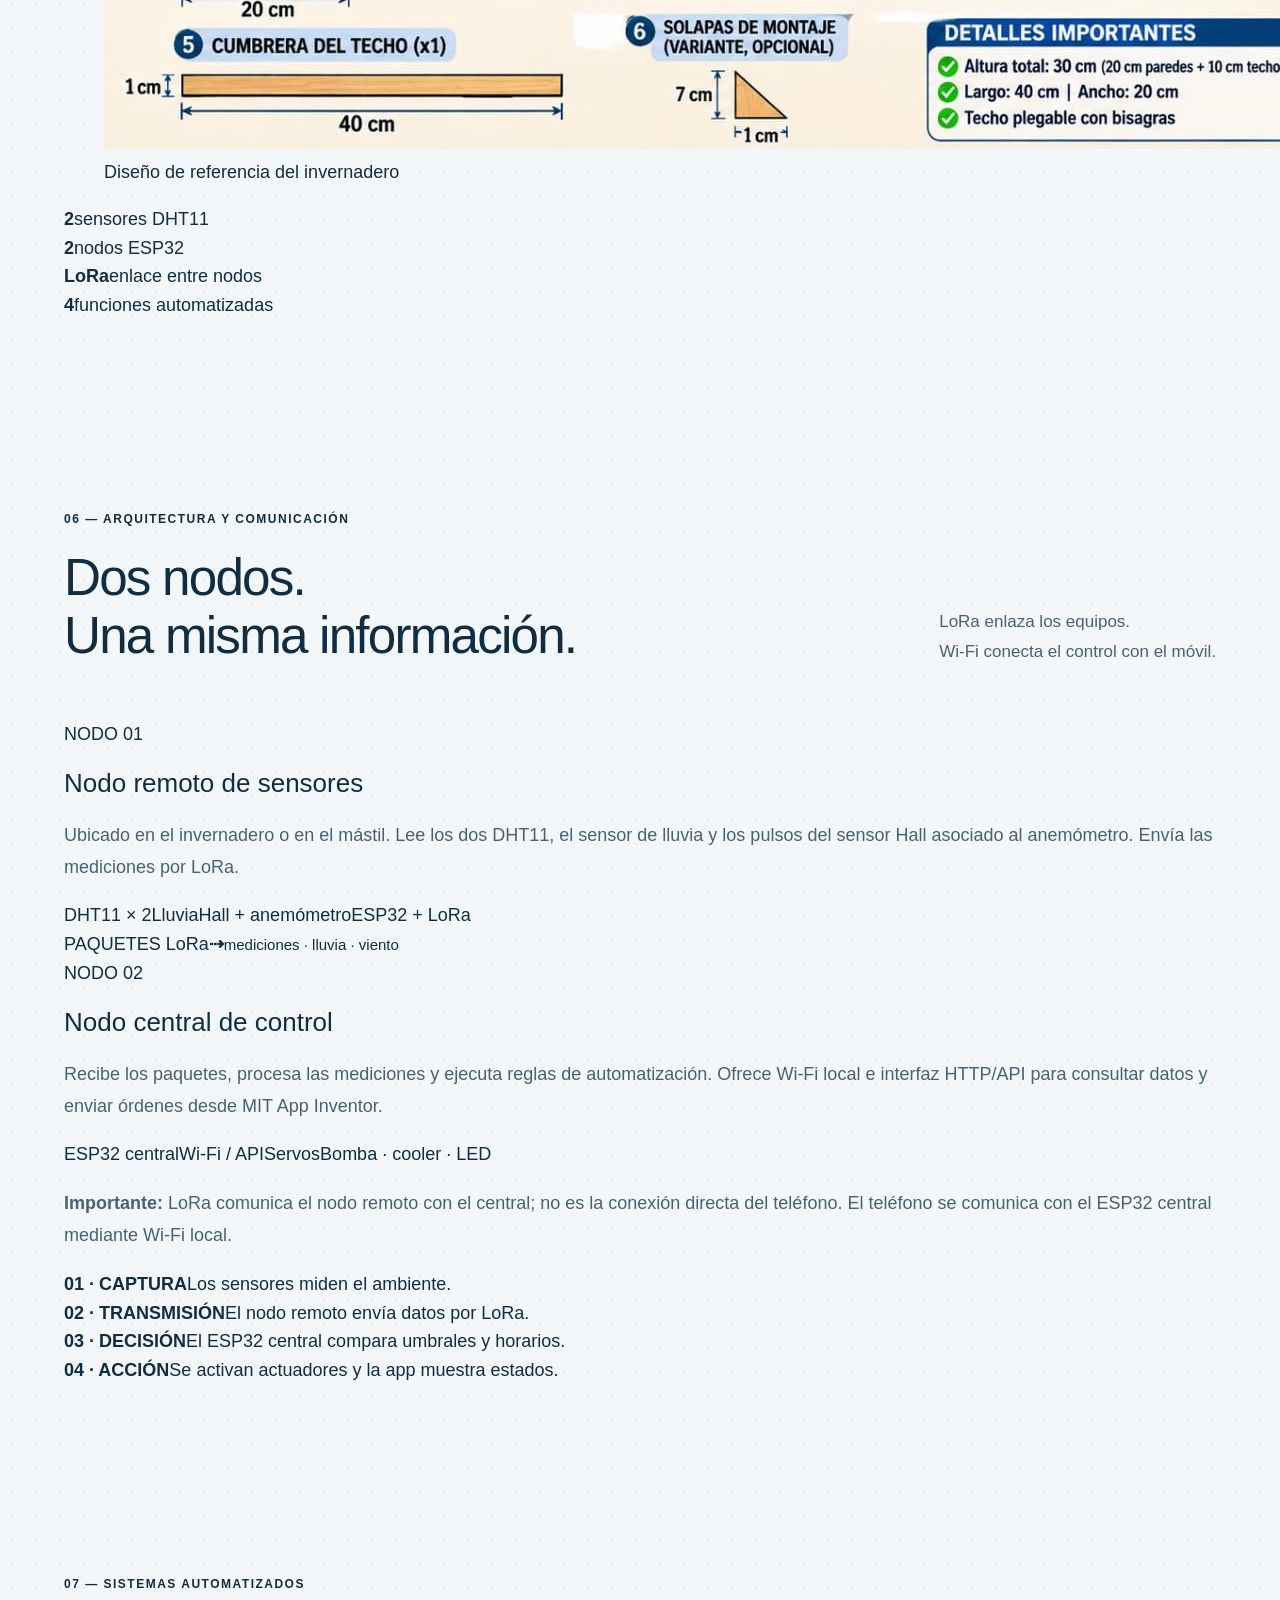
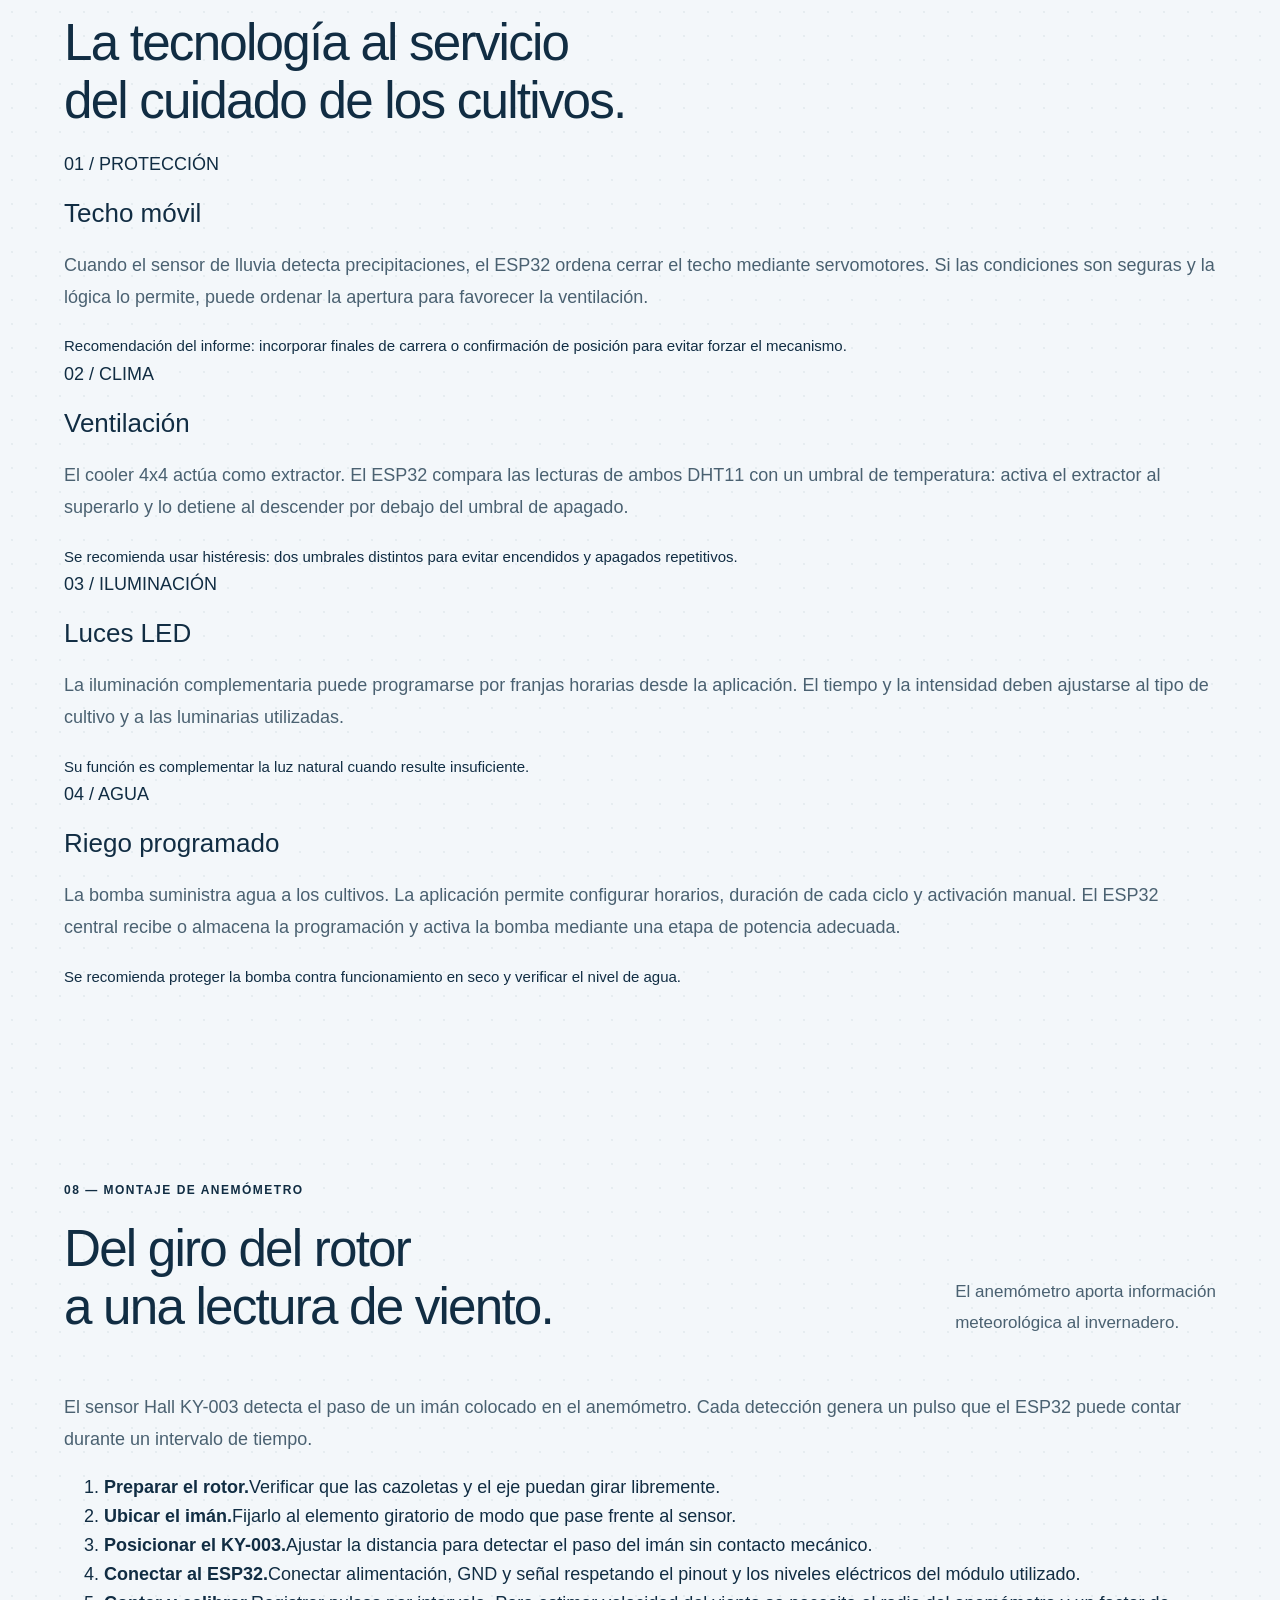
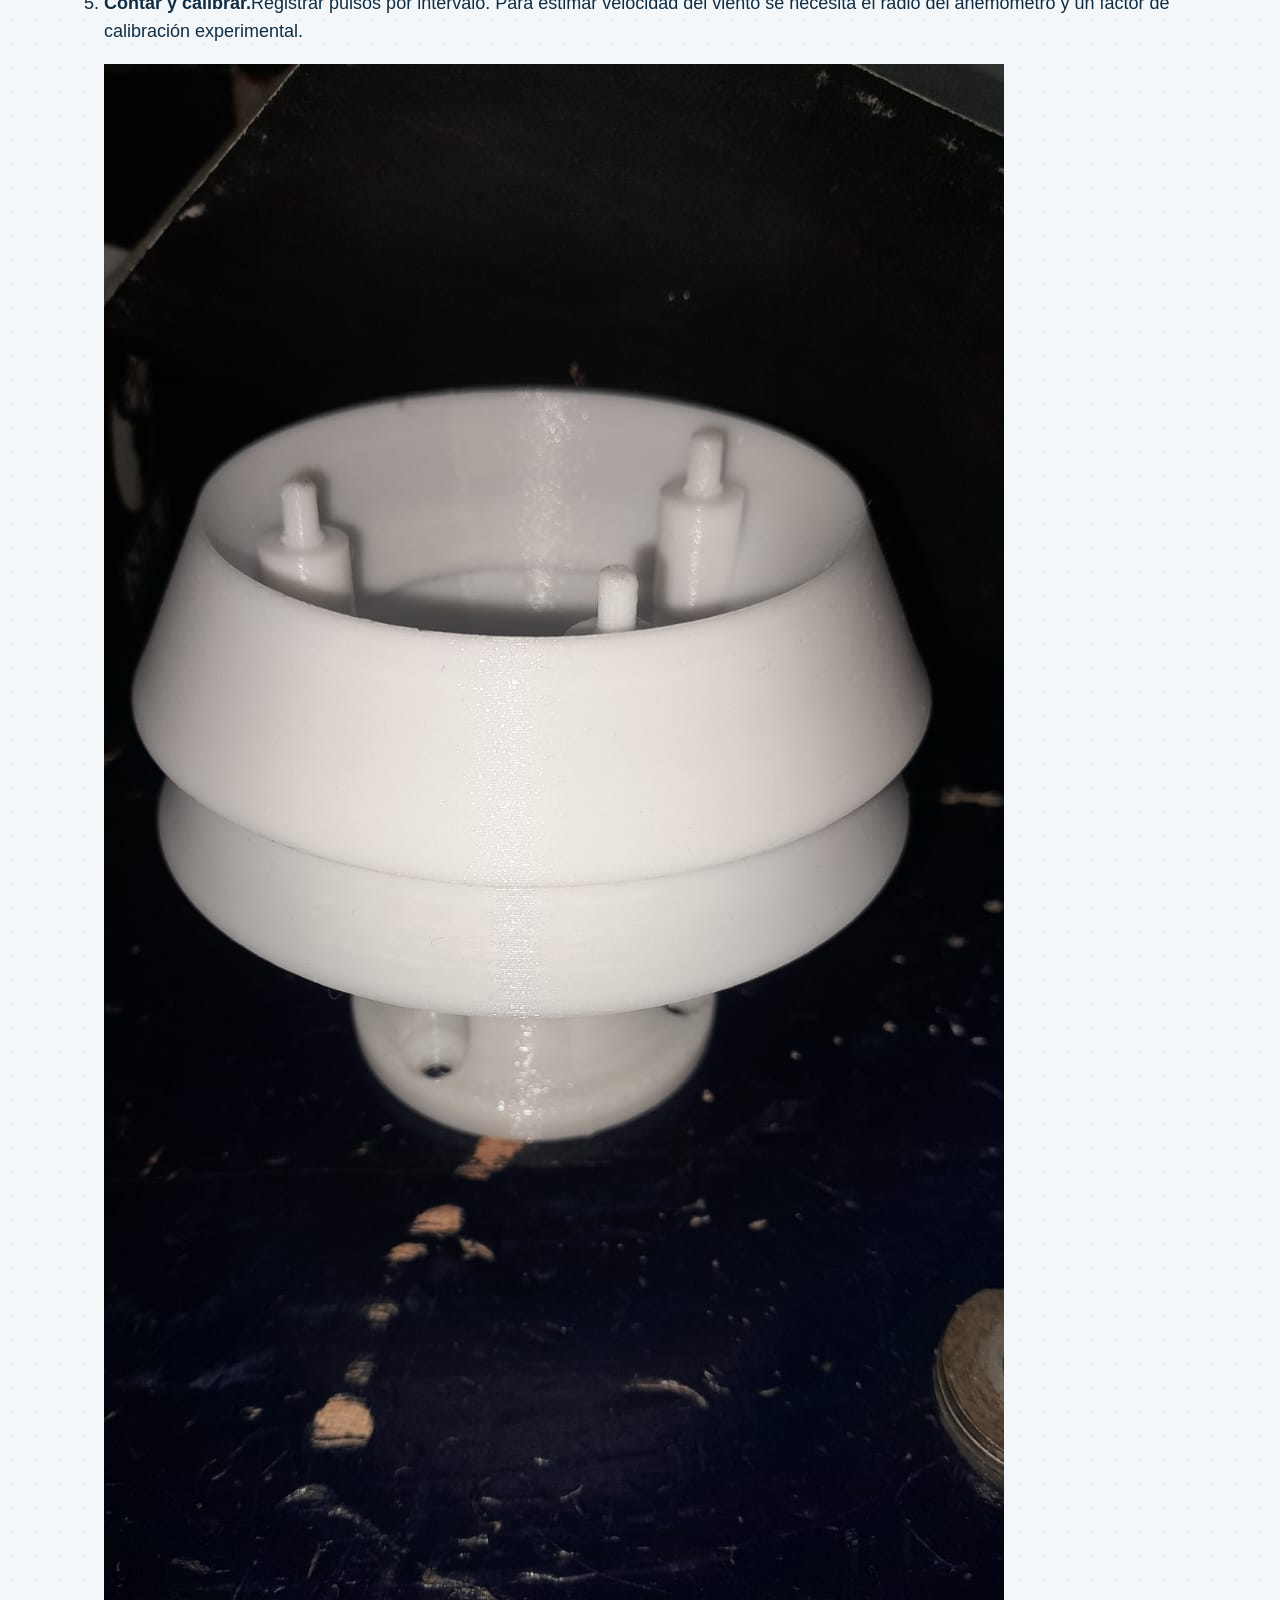
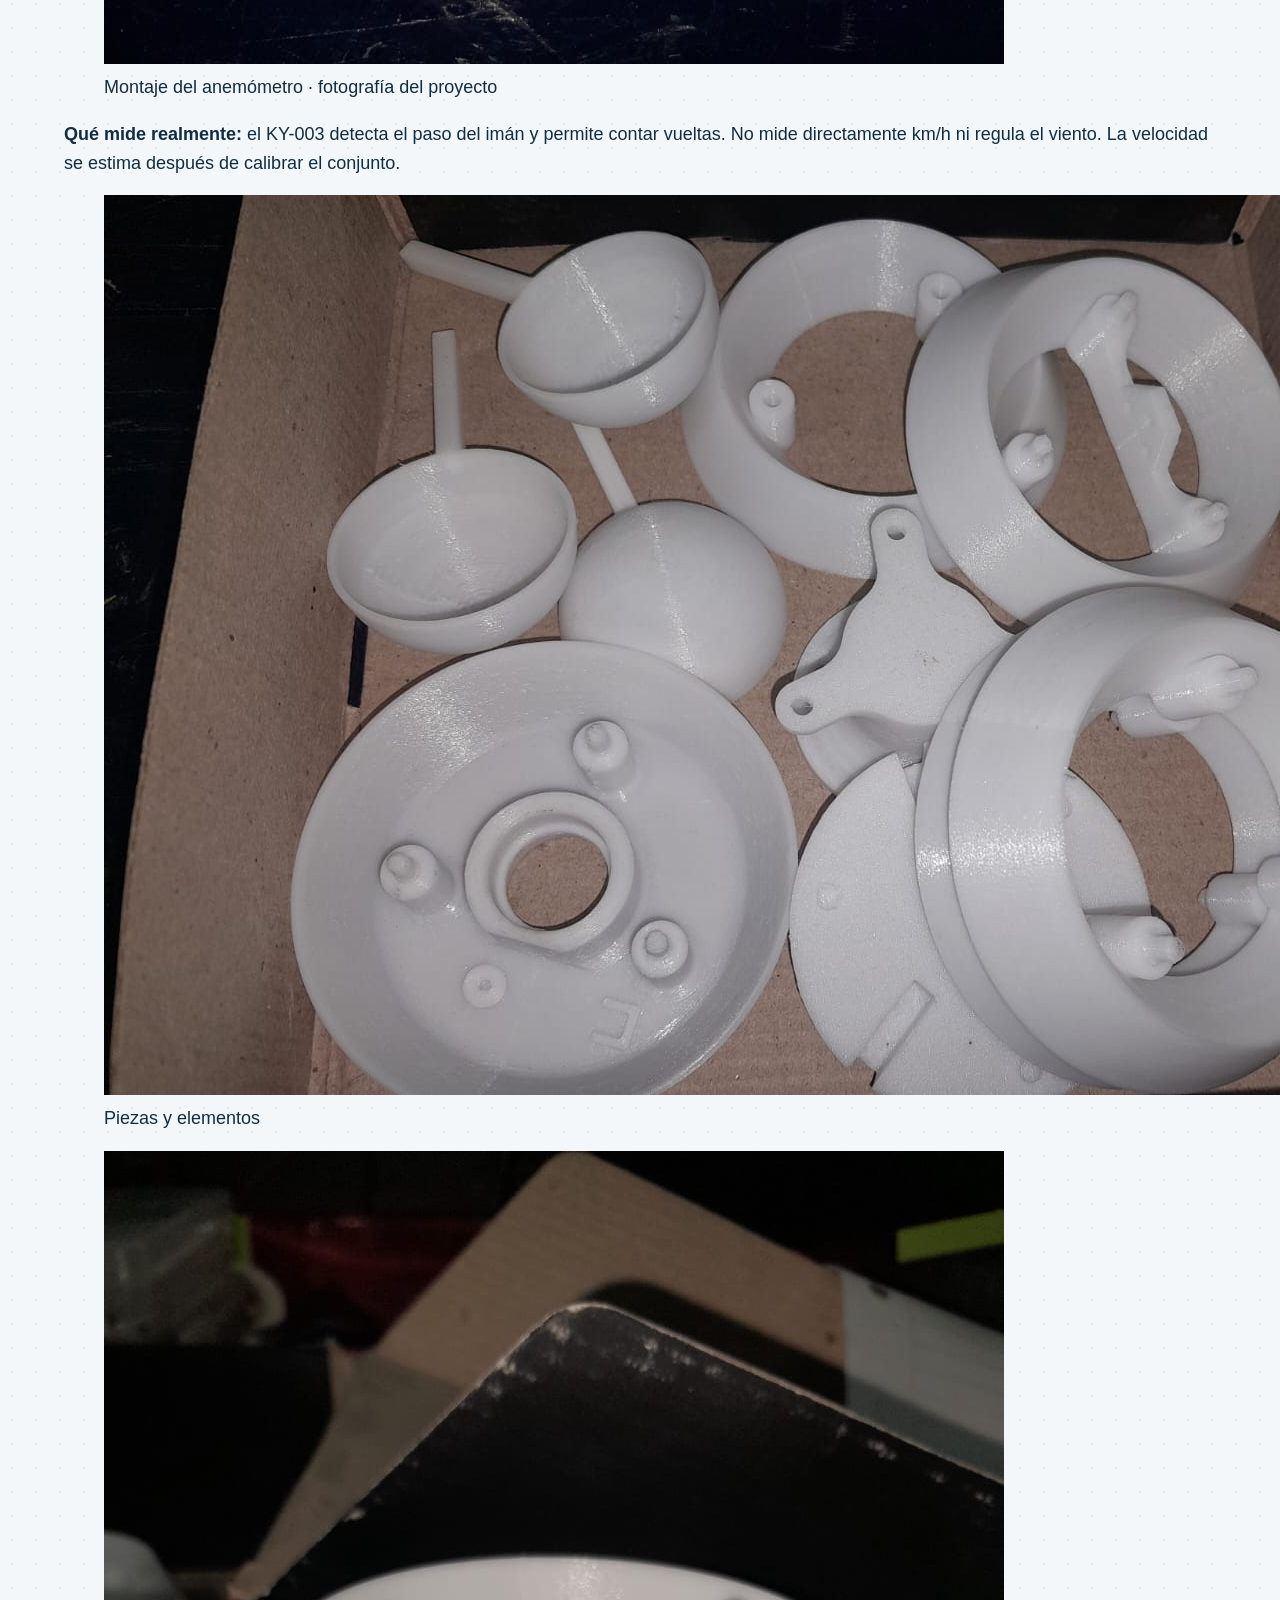
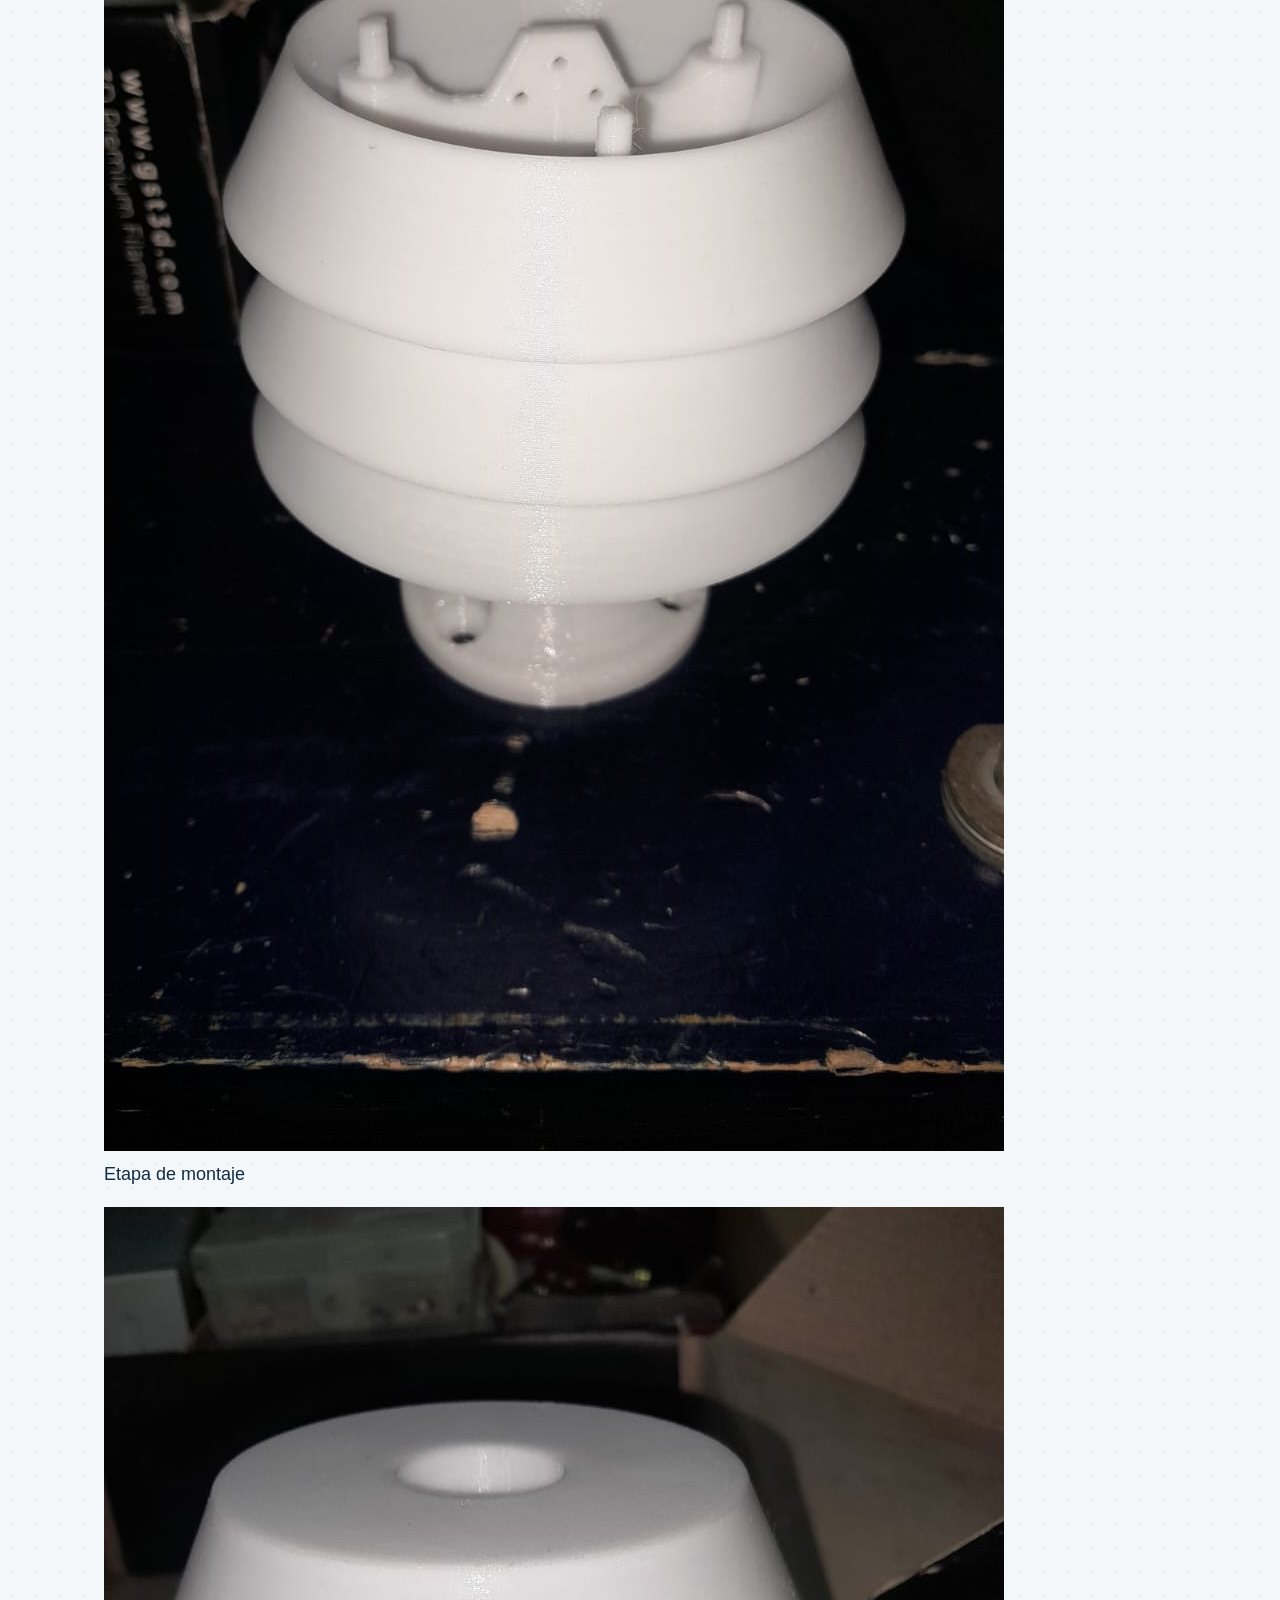
==== commit 63d8767c: "Actualizar sitio con proyecto de invernadero y marca I.E.S 6036" ====
--- a/index.html
+++ b/index.html
@@ -1,10 +1,10 @@
 <!doctype html>
 <html lang="es">
-<head><meta charset="utf-8"><meta name="viewport" content="width=device-width, initial-scale=1"><meta name="description" content="Proyecto UFIDET: diseño de una estación meteorológica con ESP32, sensor Hall KY-003 y piezas impresas en 3D."><title>Estacion meteorologica(Anemometro)</title><link rel="stylesheet" href="styles.css"></head>
+<head><meta charset="utf-8"><meta name="viewport" content="width=device-width, initial-scale=1"><meta name="description" content="I.E.S 6036 · Estación meteorológica y proyecto de invernadero inteligente con ESP32 y LoRa."><title>I.E.S 6036 | Estación meteorológica e invernadero inteligente</title><link rel="stylesheet" href="styles.css"></head>
 <body>
-<header><a class="brand" href="#inicio"><span class="brand-icon">≋</span> UFIDET<span class="brand-sub">ESTACIÓN METEOROLÓGICA</span></a><nav aria-label="Navegación principal"><a href="#proyecto">El proyecto</a><a href="#componentes">Componentes</a><a href="#galeria">Galería</a><a class="nav-button" href="#recursos">Explorar recursos ↗</a></nav></header>
+<header><a class="brand" href="#inicio"><span class="brand-icon">≋</span> I.E.S 6036<span class="brand-sub">ESTACIÓN METEOROLÓGICA</span></a><nav aria-label="Navegación principal"><a href="#proyecto">El proyecto</a><a href="#componentes">Componentes</a><a href="#galeria">Galería</a><a class="nav-button" href="#recursos">Explorar recursos ↗</a></nav></header>
 <main>
-<section class="hero wrap" id="inicio"><div class="hero-copy"><div class="eyebrow"><span class="dot"></span> TECNOLOGÍA PARA ENTENDER EL ENTORNO</div><h1 class="project-title">Estacion<br>meteorologica<br><em>(Anemometro)</em></h1><p>Un proyecto para explorar cómo se mide el viento, la temperatura y la humedad. Electrónica, diseño 3D y curiosidad en una misma estación.</p><div class="actions"><a class="button" href="#proyecto">Conoce el proyecto <span>↗</span></a><a class="text-link" href="#galeria">Ver el diseño ↓</a></div><div class="hero-meta"><span>01 / PROYECTO UFIDET</span><span>ESP32 + SENSORES + DISEÑO 3D</span></div></div><div class="hero-art"><div class="art-top"><span>DISEÑADA PARA OBSERVAR</span><span>↗</span></div><div class="orbit orbit-one"></div><div class="orbit orbit-two"></div><img src="WhatsApp%20Image%202026-10-26%20at%2020.29.18.jpeg" alt="Ilustración de referencia en corte de la estructura de la estación"><div class="image-label"><span class="dot"></span> REFERENCIA DEL DISEÑO</div><div class="art-bottom"><span>Del movimiento<br><strong>a la información.</strong></span><span class="asterisk">✳</span></div></div></section>
+<section class="hero wrap" id="inicio"><div class="hero-copy"><div class="eyebrow"><span class="dot"></span> TECNOLOGÍA PARA ENTENDER EL ENTORNO</div><h1 class="project-title">Estacion<br>meteorologica<br><em>(Anemometro)</em></h1><p>Un proyecto para explorar cómo se mide el viento, la temperatura y la humedad. Electrónica, diseño 3D y curiosidad en una misma estación.</p><div class="actions"><a class="button" href="#proyecto">Conoce el proyecto <span>↗</span></a><a class="text-link" href="#galeria">Ver el diseño ↓</a></div><div class="hero-meta"><span>01 / PROYECTO I.E.S 6036</span><span>ESP32 + SENSORES + DISEÑO 3D</span></div></div><div class="hero-art"><div class="art-top"><span>DISEÑADA PARA OBSERVAR</span><span>↗</span></div><div class="orbit orbit-one"></div><div class="orbit orbit-two"></div><img src="WhatsApp%20Image%202026-10-26%20at%2020.29.18.jpeg" alt="Ilustración de referencia en corte de la estructura de la estación"><div class="image-label"><span class="dot"></span> REFERENCIA DEL DISEÑO</div><div class="art-bottom"><span>Del movimiento<br><strong>a la información.</strong></span><span class="asterisk">✳</span></div></div></section>
 <div class="ticker"><span>VIENTO ↗</span><span>TEMPERATURA °C</span><span>HUMEDAD %</span><span>DISEÑO 3D ◇</span><span>CONOCIMIENTO ABIERTO ↗</span></div>
 <section class="wrap section intro" id="proyecto"><div><div class="eyebrow">01 — EL PROYECTO</div><h2>Observar.<br>Construir.<br><span>Comprender.</span></h2></div><div class="intro-text"><p class="lead">¿Cómo podemos transformar lo que pasa a nuestro alrededor en información?</p><p>La propuesta es desarrollar una estación meteorológica basada en ESP32. El diseño combina sensores electrónicos con una estructura de piezas impresas en 3D para estudiar variables del ambiente.</p><p>El anemómetro utiliza un módulo Hall KY-003 para detectar el paso de un imán. Al contar los pulsos se puede conocer la frecuencia de giro; para convertirla en velocidad del viento, es necesario calibrar el conjunto.</p><div class="note"><span>↗</span><p><strong>Un proyecto en desarrollo.</strong><br>Esta página reúne la propuesta y el material de referencia. La construcción, las conexiones y la calibración deben verificarse antes de presentar mediciones.</p></div></div></section>
 <section class="process"><div class="wrap"><div class="eyebrow">DE LO FÍSICO A LO DIGITAL</div><h2>Así se propone medir el viento.</h2><div class="steps"><article><span>01</span><h3>El viento mueve</h3><p>Las cazoletas capturan el viento y hacen girar el rotor del anemómetro.</p></article><article><span>02</span><h3>El sensor detecta</h3><p>Un imán pasa frente al KY-003 y produce señales que permiten contar las vueltas.</p></article><article><span>03</span><h3>El ESP32 procesa</h3><p>La placa cuenta los pulsos por intervalo. Una calibración permitirá relacionarlos con la velocidad del viento.</p></article></div></div></section>
@@ -17,6 +17,83 @@
 <div class="downloads technical-downloads"><div><span class="design-kicker">BIBLIOTECA DE PIEZAS</span><h3>Revisa el diseño en tres dimensiones.</h3><p>Descarga los modelos originales en formato STL.</p></div><div><a href="Rotor.stl" download><span>01</span> Rotor ↓</a><a href="cup.stl" download><span>02</span> Cazoleta ↓</a><a href="bottom_stand.stl" download><span>03</span> Base ↓</a><a href="screen_top.stl" download><span>04</span> Cubierta ↓</a></div></div>
 </div></section>
 <section class="wrap section resources" id="recursos"><div><div class="eyebrow">04 — PARA SEGUIR EXPLORANDO</div><h2>El conocimiento<br>es el punto de partida.</h2><p>Fuentes de consulta para comprender los principios y los componentes del proyecto.</p></div><div class="resource-list"><a href="https://www.tme.eu/es/news/library-articles/page/58866/anemometros-que-son-para-que-sirven-y-como-estan-construidos/"><span><small>TME · ARTÍCULO</small>¿Cómo funciona un anemómetro?</span><span>↗</span></a><a href="https://www.xataka.com/basics/que-arduino-como-funciona-que-puedes-hacer-uno"><span><small>XATAKA · INTRODUCCIÓN</small>Primeros pasos con Arduino</span><span>↗</span></a><a href="https://documentation.espressif.com/esp32_datasheet_en.pdf"><span><small>ESPRESSIF · DOCUMENTACIÓN</small>Conoce el ESP32</span><span>↗</span></a></div></section>
-<section class="closing"><div class="wrap"><span class="eyebrow">PROYECTO UFIDET</span><h2>La curiosidad también<br>mueve las cosas. <span>↗</span></h2><a href="#inicio">Volver al inicio ↑</a></div></section>
-</main><footer class="wrap"><span>UFIDET / ESTACIÓN METEOROLÓGICA</span><span>Electrónica · Ambiente · Diseño</span></footer>
+<section class="closing"><div class="wrap"><span class="eyebrow">PROYECTO I.E.S 6036</span><h2>La curiosidad también<br>mueve las cosas. <span>↗</span></h2><a href="#inicio">Volver al inicio ↑</a></div></section>
+
+<section class="greenhouse-section" id="invernadero">
+  <div class="wrap section">
+    <div class="eyebrow">05 — PROYECTO INTEGRADOR · I.E.S 6036</div>
+    <div class="greenhouse-heading"><div><h2>Un invernadero<br><span>que observa y responde.</span></h2></div><p>Diseño de un invernadero inteligente basado en ESP32 y módulos LoRa. El sistema reúne sensores ambientales, comunicación entre nodos y actuadores para proteger y acompañar el desarrollo de los cultivos.</p></div>
+    <div class="greenhouse-hero-grid">
+      <div class="greenhouse-copy"><span class="tag">OBJETIVO GENERAL</span><p class="lead">Desarrollar un prototipo de bajo costo que monitoree variables ambientales y permita controlar la ventilación, el techo móvil, la iluminación y el riego desde una aplicación móvil.</p><p>Las mediciones se concentran en un ESP32 central y se consultan desde una aplicación realizada en MIT App Inventor. La propuesta combina automatización, electrónica y observación del entorno.</p></div>
+      <figure class="greenhouse-photo"><img loading="lazy" src="diseño%20del%20invernadero.jpeg" alt="Diseño del invernadero inteligente"><figcaption>Diseño de referencia del invernadero</figcaption></figure>
+    </div>
+    <div class="greenhouse-stats"><div><b>2</b><span>sensores DHT11</span></div><div><b>2</b><span>nodos ESP32</span></div><div><b>LoRa</b><span>enlace entre nodos</span></div><div><b>4</b><span>funciones automatizadas</span></div></div>
+  </div>
+</section>
+<section class="wrap section" id="arquitectura">
+  <div class="eyebrow">06 — ARQUITECTURA Y COMUNICACIÓN</div><div class="section-heading"><h2>Dos nodos.<br>Una misma información.</h2><p>LoRa enlaza los equipos.<br>Wi-Fi conecta el control con el móvil.</p></div>
+  <div class="node-flow">
+    <article><span class="node-number">NODO 01</span><h3>Nodo remoto de sensores</h3><p>Ubicado en el invernadero o en el mástil. Lee los dos DHT11, el sensor de lluvia y los pulsos del sensor Hall asociado al anemómetro. Envía las mediciones por LoRa.</p><div class="node-tags"><span>DHT11 × 2</span><span>Lluvia</span><span>Hall + anemómetro</span><span>ESP32 + LoRa</span></div></article>
+    <div class="node-bridge"><span>PAQUETES LoRa</span><b>⇢</b><small>mediciones · lluvia · viento</small></div>
+    <article><span class="node-number">NODO 02</span><h3>Nodo central de control</h3><p>Recibe los paquetes, procesa las mediciones y ejecuta reglas de automatización. Ofrece Wi-Fi local e interfaz HTTP/API para consultar datos y enviar órdenes desde MIT App Inventor.</p><div class="node-tags"><span>ESP32 central</span><span>Wi-Fi / API</span><span>Servos</span><span>Bomba · cooler · LED</span></div></article>
+  </div>
+  <p class="technical-warning"><strong>Importante:</strong> LoRa comunica el nodo remoto con el central; no es la conexión directa del teléfono. El teléfono se comunica con el ESP32 central mediante Wi-Fi local.</p>
+  <div class="flow-steps"><div><b>01 · CAPTURA</b><span>Los sensores miden el ambiente.</span></div><div><b>02 · TRANSMISIÓN</b><span>El nodo remoto envía datos por LoRa.</span></div><div><b>03 · DECISIÓN</b><span>El ESP32 central compara umbrales y horarios.</span></div><div><b>04 · ACCIÓN</b><span>Se activan actuadores y la app muestra estados.</span></div></div>
+</section>
+<section class="automation-section" id="automatizacion"><div class="wrap section">
+  <div class="eyebrow">07 — SISTEMAS AUTOMATIZADOS</div><h2>La tecnología al servicio<br>del cuidado de los cultivos.</h2>
+  <div class="automation-grid">
+    <article><span>01 / PROTECCIÓN</span><h3>Techo móvil</h3><p>Cuando el sensor de lluvia detecta precipitaciones, el ESP32 ordena cerrar el techo mediante servomotores. Si las condiciones son seguras y la lógica lo permite, puede ordenar la apertura para favorecer la ventilación.</p><small>Recomendación del informe: incorporar finales de carrera o confirmación de posición para evitar forzar el mecanismo.</small></article>
+    <article><span>02 / CLIMA</span><h3>Ventilación</h3><p>El cooler 4x4 actúa como extractor. El ESP32 compara las lecturas de ambos DHT11 con un umbral de temperatura: activa el extractor al superarlo y lo detiene al descender por debajo del umbral de apagado.</p><small>Se recomienda usar histéresis: dos umbrales distintos para evitar encendidos y apagados repetitivos.</small></article>
+    <article><span>03 / ILUMINACIÓN</span><h3>Luces LED</h3><p>La iluminación complementaria puede programarse por franjas horarias desde la aplicación. El tiempo y la intensidad deben ajustarse al tipo de cultivo y a las luminarias utilizadas.</p><small>Su función es complementar la luz natural cuando resulte insuficiente.</small></article>
+    <article><span>04 / AGUA</span><h3>Riego programado</h3><p>La bomba suministra agua a los cultivos. La aplicación permite configurar horarios, duración de cada ciclo y activación manual. El ESP32 central recibe o almacena la programación y activa la bomba mediante una etapa de potencia adecuada.</p><small>Se recomienda proteger la bomba contra funcionamiento en seco y verificar el nivel de agua.</small></article>
+  </div>
+</div></section>
+<section class="wrap section" id="anemometro">
+  <div class="eyebrow">08 — MONTAJE DE ANEMÓMETRO</div><div class="section-heading"><h2>Del giro del rotor<br>a una lectura de viento.</h2><p>El anemómetro aporta información<br>meteorológica al invernadero.</p></div>
+  <div class="anemometer-layout"><div><p class="lead">El sensor Hall KY-003 detecta el paso de un imán colocado en el anemómetro. Cada detección genera un pulso que el ESP32 puede contar durante un intervalo de tiempo.</p><ol class="assembly-list"><li><b>Preparar el rotor.</b><span>Verificar que las cazoletas y el eje puedan girar libremente.</span></li><li><b>Ubicar el imán.</b><span>Fijarlo al elemento giratorio de modo que pase frente al sensor.</span></li><li><b>Posicionar el KY-003.</b><span>Ajustar la distancia para detectar el paso del imán sin contacto mecánico.</span></li><li><b>Conectar al ESP32.</b><span>Conectar alimentación, GND y señal respetando el pinout y los niveles eléctricos del módulo utilizado.</span></li><li><b>Contar y calibrar.</b><span>Registrar pulsos por intervalo. Para estimar velocidad del viento se necesita el radio del anemómetro y un factor de calibración experimental.</span></li></ol></div>
+  <figure class="anemometer-photo"><img loading="lazy" src="Montaje%201.jpeg" alt="Fotografía del montaje del anemómetro"><figcaption>Montaje del anemómetro · fotografía del proyecto</figcaption></figure></div>
+  <div class="technical-warning"><strong>Qué mide realmente:</strong> el KY-003 detecta el paso del imán y permite contar vueltas. No mide directamente km/h ni regula el viento. La velocidad se estima después de calibrar el conjunto.</div>
+  <div class="photo-gallery"><figure><img loading="lazy" src="piezas%201.jpeg" alt="Piezas del anemómetro"><figcaption>Piezas y elementos</figcaption></figure><figure><img loading="lazy" src="Montaje%202.jpeg" alt="Etapa de montaje del anemómetro"><figcaption>Etapa de montaje</figcaption></figure><figure><img loading="lazy" src="Montaje%203.jpeg" alt="Detalle del montaje del anemómetro"><figcaption>Detalle del conjunto</figcaption></figure><figure><img loading="lazy" src="Sensor%20Hall%20montaje.jpeg" alt="Montaje del sensor Hall"><figcaption>Sensor Hall KY-003</figcaption></figure></div>
+</section>
+<section class="tech-section" id="informacion-tecnica"><div class="wrap section">
+  <div class="eyebrow">09 — INFORMACIÓN TÉCNICA</div><h2>Componentes y función<br>en el sistema.</h2>
+  <div class="tech-table">
+    <div><b>ESP32</b><p>Microcontrolador que procesa lecturas, ejecuta automatizaciones y gestiona las comunicaciones LoRa y Wi-Fi.</p></div>
+    <div><b>Módulos LoRa</b><p>Radios de largo alcance y bajo consumo para intercambiar datos entre el nodo remoto y el nodo central.</p></div>
+    <div><b>2 × DHT11</b><p>Sensores digitales de temperatura y humedad relativa, ubicados en dos sectores para comparar condiciones internas.</p></div>
+    <div><b>Sensor de lluvia</b><p>Placa detectora de gotas o precipitación cuya señal inicia la secuencia de cierre del techo.</p></div>
+    <div><b>KY-003 + Hall</b><p>Detecta el paso de un imán, genera pulsos y permite estimar las vueltas del anemómetro.</p></div>
+    <div><b>Servomotores</b><p>Actuadores de posición controlada para abrir y cerrar el techo móvil.</p></div>
+    <div><b>Cooler 4x4</b><p>Ventilador/extractor que renueva el aire interior y ayuda a regular la temperatura.</p></div>
+    <div><b>Bomba de agua</b><p>Impulsa el agua hacia el riego y puede programarse por horarios desde la aplicación.</p></div>
+    <div><b>Luces LED</b><p>Iluminación complementaria para los períodos en que la luz natural resulte insuficiente.</p></div>
+  </div>
+  <div class="safety-panel"><h3>Alimentación y seguridad eléctrica</h3><ul><li>Servomotores, bomba y cooler pueden requerir más corriente de la que entrega un GPIO. Utilizar una fuente adecuada y una etapa de control (driver, MOSFET o relé según el dispositivo); no alimentar motores directamente desde el ESP32.</li><li>Respetar las referencias GND, el aislamiento y las recomendaciones de cada módulo. Incorporar fusibles, protección contra inversión de polaridad y protección frente a humedad.</li><li>Verificar torque, carrera mecánica y topes de los servomotores; prever una posición segura ante fallas.</li><li>Calibrar el sensor de lluvia y proteger su placa frente a corrosión. Evitar movimientos repetidos por gotas aisladas o humedad residual.</li><li>Ubicar los DHT11 protegidos de radiación solar directa y salpicaduras, con circulación de aire. Sus mediciones sirven para comparar sectores, pero tienen precisión y rango limitados.</li><li>Verificar compatibilidad de módulos LoRa, antenas, frecuencia permitida y configuración de ambos extremos. Incorporar identificación de paquetes, confirmación de recepción y reintentos cuando sea necesario.</li></ul></div>
+</div></section>
+<section class="wrap section" id="app-movil">
+  <div class="eyebrow">10 — APLICACIÓN MÓVIL</div><h2>El invernadero,<br>en la palma de la mano.</h2><p class="lead">MIT App Inventor será la interfaz de supervisión y control desde un teléfono Android, conectado al ESP32 central por Wi-Fi local.</p>
+  <div class="app-grid"><article><b>Panel de mediciones</b><p>Temperatura y humedad de ambos DHT11, estado de lluvia y velocidad estimada del viento.</p></article><article><b>Techo y ventilación</b><p>Estado del techo y del cooler; control manual cuando el modo automático esté desactivado.</p></article><article><b>Programación de riego</b><p>Varios horarios, duración de cada riego, activación o desactivación de programas y riego manual.</p></article><article><b>Iluminación</b><p>Programación de horarios de encendido y apagado de las luces LED.</p></article><article><b>Alertas y estados</b><p>Avisos de lluvia, pérdida de comunicación, sensor desconectado o nivel de agua bajo si se incorpora ese sensor.</p></article></div>
+</section>
+<section class="wrap section" id="pruebas">
+  <div class="eyebrow">11 — PLAN DE PRUEBAS</div><h2>Comprobar cada parte<br>antes de confiar en el sistema.</h2>
+  <div class="test-list"><div><b>Sensores DHT11</b><p>Comparar ambos sensores en el mismo ambiente y luego en dos zonas. Resultado esperado: lecturas estables y diferencias ambientales identificables.</p></div><div><b>Lluvia y techo</b><p>Humedecer el sensor y observar la orden a los servos. Resultado esperado: cierre sin trabas y confirmación de posición.</p></div><div><b>Extractor</b><p>Elevar la temperatura medida o simular el umbral. Resultado esperado: activación y apagado según histéresis.</p></div><div><b>Riego</b><p>Programar dos horarios y comprobar duración. Resultado esperado: activación en los horarios y detención al finalizar.</p></div><div><b>LoRa y viento</b><p>Enviar paquetes y girar el anemómetro a distintas velocidades. Resultado esperado: recepción de datos y estimación del viento después de calibrar.</p></div><div><b>Aplicación</b><p>Consultar valores y enviar órdenes desde el celular. Resultado esperado: estados correctos y confirmación de órdenes.</p></div></div>
+</section>
+<section class="resource-band" id="documentacion"><div class="wrap section">
+  <div class="eyebrow">12 — DOCUMENTACIÓN Y DESCARGAS</div><h2>Material técnico<br>del proyecto.</h2><p>Documentos de referencia y fichas técnicas disponibles en el repositorio.</p>
+  <div class="document-links">
+    <a href="Informe%20de%20invernadero.docx" download><span>INFORME TÉCNICO</span><b>Informe de invernadero · DOCX ↓</b></a>
+    <a href="esp32_datasheet_en.pdf" download><span>MICROCONTROLADOR</span><b>ESP32 · Datasheet PDF ↓</b></a>
+    <a href="DHT11-Technical-Data-Sheet-Translated-Version-1143_261023_131450.pdf" download><span>TEMPERATURA Y HUMEDAD</span><b>DHT11 · Datasheet PDF ↓</b></a>
+    <a href="KY-003.PDF" download><span>SENSOR HALL</span><b>KY-003 · Ficha PDF ↓</b></a>
+    <a href="Servomotor%20Datasheet.pdf" download><span>ACTUADOR</span><b>Servomotor · Datasheet PDF ↓</b></a>
+    <a href="Bomba%20de%20agua%20datasheet.pdf" download><span>RIEGO</span><b>Bomba de agua · Datasheet PDF ↓</b></a>
+    <a href="Detector%20de%20lluvia%20con%20Arduino%20y%20sensor%20FC-37%20o%20YL-83.html" download><span>PRECIPITACIÓN</span><b>Sensor de lluvia · Guía HTML ↓</b></a>
+  </div>
+  <div class="references"><b>Referencias generales indicadas en el informe</b><a href="https://docs.espressif.com/">Espressif Systems · ESP32 ↗</a><a href="https://www.semtech.com/lora">Semtech · LoRa ↗</a><a href="https://appinventor.mit.edu/">MIT App Inventor ↗</a></div>
+</div></section>
+<section class="wrap section conclusion">
+  <div class="eyebrow">13 — CONCLUSIÓN</div><h2>Medir, comunicar,<br>automatizar y aprender.</h2><p>La integración de ESP32, LoRa, sensores y actuadores permite proyectar un invernadero capaz de supervisar el ambiente y automatizar tareas relevantes para el cuidado de los cultivos. Los dos DHT11 permiten comparar sectores; el sensor de lluvia protege el interior mediante el cierre del techo; el cooler contribuye a la ventilación; la bomba permite programar el riego; las luces LED aportan iluminación complementaria y el anemómetro suma información sobre el viento.</p><p>Para que el prototipo sea confiable será necesario calibrar los sensores, probar el alcance LoRa, dimensionar correctamente las fuentes y protecciones y validar cada automatismo en condiciones reales.</p>
+</section>
+</main><footer class="wrap"><span>I.E.S 6036 / ESTACIÓN METEOROLÓGICA</span><span>Electrónica · Ambiente · Diseño</span></footer>
 </body></html>
